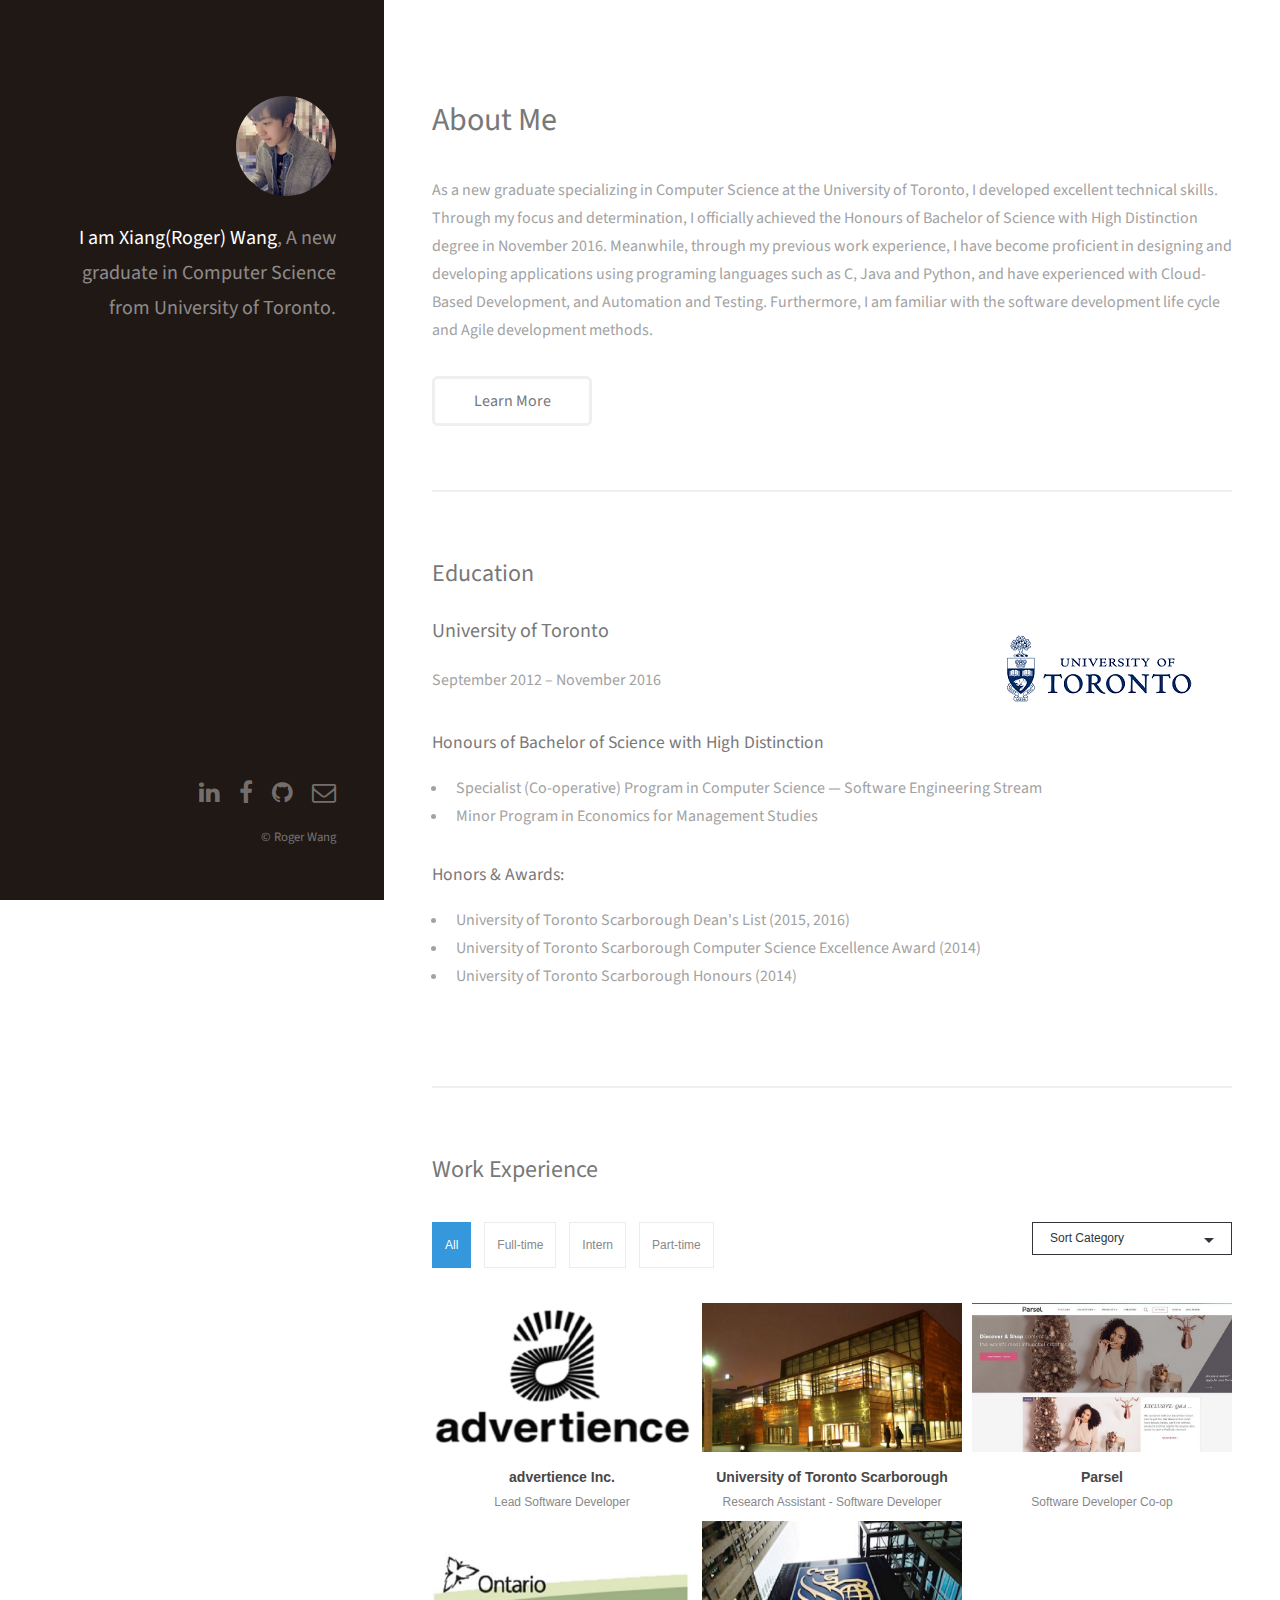
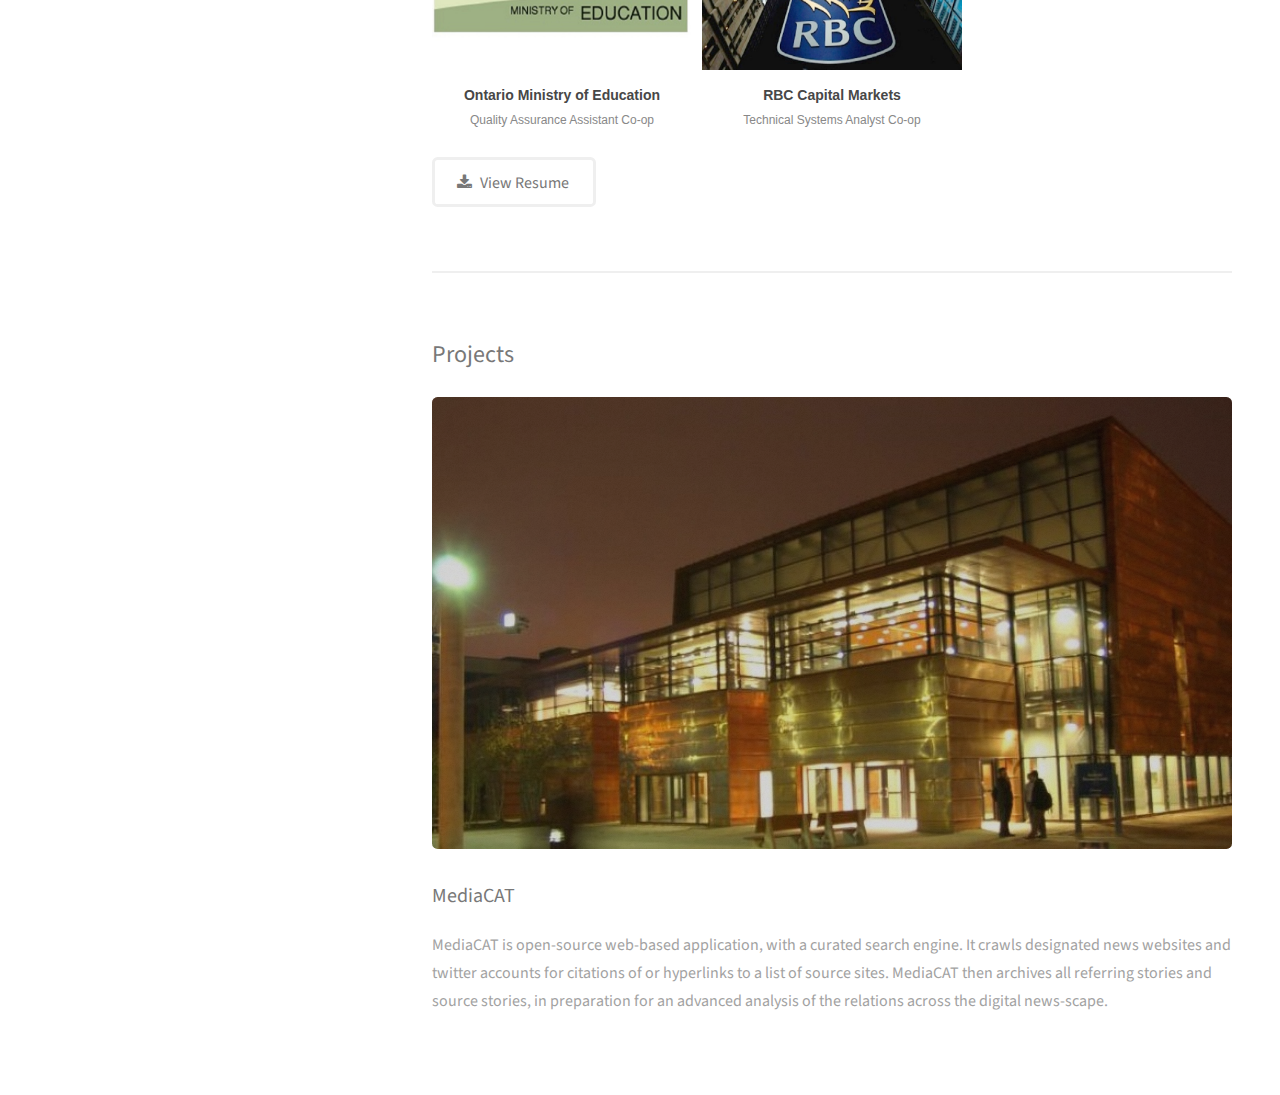
==== index.html @ 2593e45f "updated reference to ajax content" ====
<!DOCTYPE HTML>

<html>
	<head>
		<title>Roger Wang</title>
		<meta charset="utf-8" />
		<meta name="viewport" content="width=device-width, initial-scale=1" />
		<!--[if lte IE 8]><script src="assets/js/ie/html5shiv.js"></script><![endif]-->
		<link rel="stylesheet" href="assets/css/main.css" />
		<link href="cubeportfolio/css/cubeportfolio.css" rel="stylesheet" type="text/css" />
		<!--[if lte IE 8]><link rel="stylesheet" href="assets/css/ie8.css" /><![endif]-->
		<link href="cubeportfolio/css/portfolio.min.css" rel="stylesheet" type="text/css" />

	</head>
	<body id="top">


		<!-- Header -->

			<header id="header">

			    <div>
			        <video  autoplay loop muted >

			        <source src="videos/video.mp4" type="video/mp4">
			        </video>
			    </div>



				<div class="inner" >
					<div id= "inner">
						<a href="mariohtml5-master/main.html" data-poptrox="iframe,650x500" class="image avatar"><img src="images/avatar.jpg" alt="" title='Oh! You found it!'/>
						</a>
					</div>	

				
					<h1><strong>I am Xiang(Roger) Wang</strong>, <br />A new graduate <br /> in Computer Science <br />
					 from <a href="https://www.utoronto.ca/"> University of Toronto</a>.</h1>

				</div>

			</header>

		<!-- Main -->
			<div id="main">


				<!-- zero -->
					<section id="zero">
						<header class="major">
							<h2>About Me<br />
							</h2>
						</header>
						<p>As a new graduate specializing in Computer Science at the University of Toronto, I developed excellent technical skills. Through my focus and determination, I officially achieved the Honours of Bachelor of Science with High Distinction degree in November 2016. Meanwhile, through my previous work experience, I have become proficient in designing and developing applications using programing languages such as C, Java and Python, and have experienced with Cloud-Based Development, and Automation and Testing. Furthermore, I am familiar with the software development life cycle and Agile development methods.  </p>
						<ul class="actions">
							<li><a href="#one" class="button">Learn More</a></li>
						</ul>
					</section>

				<!-- one -->
					<section id="one">
						<h2>Education </h2>
						<div class="row">

							<div class="8u 12u$(small)">
								<h3>University of Toronto </h3> 
								<p>September 2012 – November 2016</p>
							</div>
							<div class="4u 12u$(small)">
								<a href="#" class="icon"><img src="images/u_of_t.png" alt="" /></a>
							</div>

						</div>
						<div class="row">
							<div class="12u 12u$(small)">
							<h4>Honours of Bachelor of Science with High Distinction</h4>
							<ul>
							  <li>Specialist (Co-operative) Program in Computer Science — Software Engineering Stream </li>
							  <li>Minor Program in Economics for Management Studies</li>

							</ul>
							</div>
						</div>

						<div class="row">
							<div class="10u 12u$(small)">
							<h4>Honors & Awards:</h4>
								<ul>
								  <li>University of Toronto Scarborough Dean's List (2015, 2016)</li>
								  <li>University of Toronto Scarborough Computer Science Excellence Award (2014)</li>
								  <li>University of Toronto Scarborough Honours (2014)</li>

								</ul>
							</div>
						</div>	



					</section>

				<!-- Two -->
					<section id="two">
						<h2>Work Experience</h2>
								<div class="portfolio-content portfolio-3">
                                            <div class="clearfix">
                                                <div id="js-filters-lightbox-gallery1" class="cbp-l-filters-dropdown cbp-l-filters-dropdown-floated">
                                                    <div class="cbp-l-filters-dropdownWrap border-grey-salsa">
                                                        <div class="cbp-l-filters-dropdownHeader uppercase">Sort Category</div>
                                                        <div class="cbp-l-filters-dropdownList">
                                                            <div data-filter="*" class="cbp-filter-item-active cbp-filter-item uppercase"> All (
                                                                <div class="cbp-filter-counter"></div> items) </div>
                                                            <div data-filter=".full-time" class="cbp-filter-item uppercase"> Full-time (
                                                                <div class="cbp-filter-counter"></div> items) </div>
                                                            <div data-filter=".intern" class="cbp-filter-item uppercase"> Intern (
                                                                <div class="cbp-filter-counter"></div> items) </div>
                                                            <div data-filter=".part-time" class="cbp-filter-item uppercase"> Part-time (
                                                                <div class="cbp-filter-counter"></div> items) </div>
                                                        </div>
                                                    </div>
                                                </div>
                                                <div id="js-filters-lightbox-gallery2" class="cbp-l-filters-button cbp-l-filters-left">
                                                    <div data-filter="*" class="cbp-filter-item-active cbp-filter-item btn blue btn-outline uppercase">All</div>
                                                    <div data-filter=".full-time" class="cbp-filter-item btn blue btn-outline uppercase">Full-time</div>
                                                    <div data-filter=".intern" class="cbp-filter-item btn blue btn-outline uppercase">Intern</div>
                                                    <div data-filter=".part-time" class="cbp-filter-item btn blue btn-outline uppercase">Part-time</div>
                                                </div>
                                            </div>
                                            <div id="js-grid-lightbox-gallery" class="cbp">
                                                 <div class="cbp-item full-time">
                                                    <a href="advertience.html" class="cbp-caption cbp-singlePageInline" data-title="Bolt UI<br>by Tiberiu Neamu" rel="nofollow">
                                                        <div class="cbp-caption-defaultWrap">
                                                            <img src="images/fulls/05.png" alt=""> </div>
                                                        <div class="cbp-caption-activeWrap">
                                                            <div class="cbp-l-caption-alignLeft">
                                                                <div class="cbp-l-caption-body">
                                                                    <div class="cbp-l-caption-title">Toronto, ON</div>
                                                                    <div class="cbp-l-caption-desc">January 2017 – June 2017</div>
                                                                </div>
                                                            </div>
                                                        </div>
                                                        <div class="cbp-l-grid-projects-title uppercase text-center uppercase text-center">advertience Inc. </div>
                                                        <div class="cbp-l-grid-projects-desc uppercase text-center uppercase text-center">Lead Software Developer </div>
                                                    </a>
                                                </div>
                                                <div class="cbp-item part-time">
                                                    <a href="utsc.html" class="cbp-caption cbp-singlePageInline" data-title="World Clock Widget<br>by Paul Flavius Nechita" rel="nofollow">
                                                        <div class="cbp-caption-defaultWrap">
                                                            <img src="images/fulls/01.jpg" alt=""> </div>
                                                        <div class="cbp-caption-activeWrap">
                                                            <div class="cbp-l-caption-alignLeft">
                                                                <div class="cbp-l-caption-body">
                                                                    <div class="cbp-l-caption-title">Toronto, ON</div>
                                                                    <div class="cbp-l-caption-desc">May 2015 – August 2016</div>
                                                                </div>
                                                            </div>
                                                        </div>
                                                        <div class="cbp-l-grid-projects-title uppercase text-center uppercase text-center">University of Toronto Scarborough </div>
                                                        <div class="cbp-l-grid-projects-desc uppercase text-center uppercase text-center">Research Assistant - Software Developer</div>
                                                    </a>
                                                </div>

                                                <div class="cbp-item intern">
                                                    <a href="parsel.html" class="cbp-caption cbp-singlePageInline" data-title="Bolt UI<br>by Tiberiu Neamu" rel="nofollow">
                                                        <div class="cbp-caption-defaultWrap">
                                                            <img src="images/fulls/02.jpg" alt=""> </div>
                                                        <div class="cbp-caption-activeWrap">
                                                            <div class="cbp-l-caption-alignLeft">
                                                                <div class="cbp-l-caption-body">
                                                                    <div class="cbp-l-caption-title">Toronto, ON</div>
                                                                    <div class="cbp-l-caption-desc">September 2015 – December 2015</div>
                                                                </div>
                                                            </div>
                                                        </div>
                                                        <div class="cbp-l-grid-projects-title uppercase text-center uppercase text-center">Parsel</div>
                                                        <div class="cbp-l-grid-projects-desc uppercase text-center uppercase text-center">Software Developer Co-op</div>                                                        
                                                    </a>
                                                </div>
                                                <div class="cbp-item intern">
                                                    <a href="ontario.html" class="cbp-caption cbp-singlePageInline" data-title="WhereTO App<br>by Tiberiu Neamu" rel="nofollow">
                                                        <div class="cbp-caption-defaultWrap">
                                                            <img src="images/fulls/03.jpg" alt=""> </div>
                                                        <div class="cbp-caption-activeWrap">
                                                            <div class="cbp-l-caption-alignLeft">
                                                                <div class="cbp-l-caption-body">
                                                                    <div class="cbp-l-caption-title">Toronto, ON</div>
                                                                    <div class="cbp-l-caption-desc">January 2015 – May 2015</div>
                                                                </div>
                                                            </div>
                                                        </div>
                                                        <div class="cbp-l-grid-projects-title uppercase text-center uppercase text-center">Ontario Ministry of Education</div>
                                                        <div class="cbp-l-grid-projects-desc uppercase text-center uppercase text-center">Quality Assurance Assistant Co-op</div>                                                        
                                                    </a>
                                                </div>
                           
           
                                                <div class="cbp-item intern">
                                                    <a href="rbc.html" class="cbp-caption cbp-singlePageInline" data-title="Holiday Selector<br>by Cosmin Capitanu" rel="nofollow">
                                                        <div class="cbp-caption-defaultWrap">
                                                            <img src="images/fulls/04.jpg" alt=""> </div>
                                                        <div class="cbp-caption-activeWrap">
                                                            <div class="cbp-l-caption-alignLeft">
                                                                <div class="cbp-l-caption-body">
                                                                    <div class="cbp-l-caption-title">Toronto, ON</div>
                                                                    <div class="cbp-l-caption-desc">January 2014 – May 2014 </div>
                                                                </div>
                                                            </div>
                                                        </div>
                                                        <div class="cbp-l-grid-projects-title uppercase text-center uppercase text-center">RBC Capital Markets</div>
                                                        <div class="cbp-l-grid-projects-desc uppercase text-center uppercase text-center">Technical Systems Analyst Co-op</div>                                                        
                                                    </a>
                                                </div>
                                            </div>

                                        </div>
                                        


                            </br>
							<ul class="actions">
								<li><a href="images/resume.pdf" class="button icon fa-download">View Resume</a></li>
							</ul>
					</section>


				<!-- Three -->
					<section id="three">

						<h2>Projects</h2>
						<div class="row">
							<article class="12u 12u$(xsmall)">
								<a href="https://github.com/UTMediaCAT/Voyage"  class="image fit thumb"><img src="images/thumbs/01.jpg" alt="" /></a>
								<h3>MediaCAT</h3>
								<p>MediaCAT is open-source web-based application, with a curated search engine. It crawls designated news websites and twitter accounts for citations of or hyperlinks to a list of source sites. MediaCAT then archives all referring stories and source stories, in preparation for an advanced analysis of the relations across the digital news-scape. </p>
							</article>

						</div>


					</section>

				<!-- Four -->
				<!--
					<section id="four">
						<h2>Elements</h2>

						<section>
							<h4>Text</h4>
							<p>This is <b>bold</b> and this is <strong>strong</strong>. This is <i>italic</i> and this is <em>emphasized</em>.
							This is <sup>superscript</sup> text and this is <sub>subscript</sub> text.
							This is <u>underlined</u> and this is code: <code>for (;;) { ... }</code>. Finally, <a href="#">this is a link</a>.</p>
							<hr />
							<header>
								<h4>Heading with a Subtitle</h4>
								<p>Lorem ipsum dolor sit amet nullam id egestas urna aliquam</p>
							</header>
							<p>Nunc lacinia ante nunc ac lobortis. Interdum adipiscing gravida odio porttitor sem non mi integer non faucibus ornare mi ut ante amet placerat aliquet. Volutpat eu sed ante lacinia sapien lorem accumsan varius montes viverra nibh in adipiscing blandit tempus accumsan.</p>
							<header>
								<h5>Heading with a Subtitle</h5>
								<p>Lorem ipsum dolor sit amet nullam id egestas urna aliquam</p>
							</header>
							<p>Nunc lacinia ante nunc ac lobortis. Interdum adipiscing gravida odio porttitor sem non mi integer non faucibus ornare mi ut ante amet placerat aliquet. Volutpat eu sed ante lacinia sapien lorem accumsan varius montes viverra nibh in adipiscing blandit tempus accumsan.</p>
							<hr />
							<h2>Heading Level 2</h2>
							<h3>Heading Level 3</h3>
							<h4>Heading Level 4</h4>
							<h5>Heading Level 5</h5>
							<h6>Heading Level 6</h6>
							<hr />
							<h5>Blockquote</h5>
							<blockquote>Fringilla nisl. Donec accumsan interdum nisi, quis tincidunt felis sagittis eget tempus euismod. Vestibulum ante ipsum primis in faucibus vestibulum. Blandit adipiscing eu felis iaculis volutpat ac adipiscing accumsan faucibus. Vestibulum ante ipsum primis in faucibus lorem ipsum dolor sit amet nullam adipiscing eu felis.</blockquote>
							<h5>Preformatted</h5>
							<pre><code>i = 0;

while (!deck.isInOrder()) {
print 'Iteration ' + i;
deck.shuffle();
i++;
}

print 'It took ' + i + ' iterations to sort the deck.';</code></pre>
						</section>

						<section>
							<h4>Lists</h4>
							<div class="row">
								<div class="6u 12u$(xsmall)">
									<h5>Unordered</h5>
									<ul>
										<li>Dolor pulvinar etiam magna etiam.</li>
										<li>Sagittis adipiscing lorem eleifend.</li>
										<li>Felis enim feugiat dolore viverra.</li>
									</ul>
									<h5>Alternate</h5>
									<ul class="alt">
										<li>Dolor pulvinar etiam magna etiam.</li>
										<li>Sagittis adipiscing lorem eleifend.</li>
										<li>Felis enim feugiat dolore viverra.</li>
									</ul>
								</div>
								<div class="6u$ 12u$(xsmall)">
									<h5>Ordered</h5>
									<ol>
										<li>Dolor pulvinar etiam magna etiam.</li>
										<li>Etiam vel felis at lorem sed viverra.</li>
										<li>Felis enim feugiat dolore viverra.</li>
										<li>Dolor pulvinar etiam magna etiam.</li>
										<li>Etiam vel felis at lorem sed viverra.</li>
										<li>Felis enim feugiat dolore viverra.</li>
									</ol>
									<h5>Icons</h5>
									<ul class="icons">
										<li><a href="#" class="icon fa-twitter"><span class="label">Twitter</span></a></li>
										<li><a href="#" class="icon fa-facebook"><span class="label">Facebook</span></a></li>
										<li><a href="#" class="icon fa-instagram"><span class="label">Instagram</span></a></li>
										<li><a href="#" class="icon fa-github"><span class="label">Github</span></a></li>
										<li><a href="#" class="icon fa-dribbble"><span class="label">Dribbble</span></a></li>
										<li><a href="#" class="icon fa-tumblr"><span class="label">Tumblr</span></a></li>
									</ul>
								</div>
							</div>
							<h5>Actions</h5>
							<ul class="actions">
								<li><a href="#" class="button special">Default</a></li>
								<li><a href="#" class="button">Default</a></li>
							</ul>
							<ul class="actions small">
								<li><a href="#" class="button special small">Small</a></li>
								<li><a href="#" class="button small">Small</a></li>
							</ul>
							<div class="row">
								<div class="6u 12u$(small)">
									<ul class="actions vertical">
										<li><a href="#" class="button special">Default</a></li>
										<li><a href="#" class="button">Default</a></li>
									</ul>
								</div>
								<div class="6u$ 12u$(small)">
									<ul class="actions vertical small">
										<li><a href="#" class="button special small">Small</a></li>
										<li><a href="#" class="button small">Small</a></li>
									</ul>
								</div>
								<div class="6u 12u$(small)">
									<ul class="actions vertical">
										<li><a href="#" class="button special fit">Default</a></li>
										<li><a href="#" class="button fit">Default</a></li>
									</ul>
								</div>
								<div class="6u$ 12u$(small)">
									<ul class="actions vertical small">
										<li><a href="#" class="button special small fit">Small</a></li>
										<li><a href="#" class="button small fit">Small</a></li>
									</ul>
								</div>
							</div>
						</section>

						<section>
							<h4>Table</h4>
							<h5>Default</h5>
							<div class="table-wrapper">
								<table>
									<thead>
										<tr>
											<th>Name</th>
											<th>Description</th>
											<th>Price</th>
										</tr>
									</thead>
									<tbody>
										<tr>
											<td>Item One</td>
											<td>Ante turpis integer aliquet porttitor.</td>
											<td>29.99</td>
										</tr>
										<tr>
											<td>Item Two</td>
											<td>Vis ac commodo adipiscing arcu aliquet.</td>
											<td>19.99</td>
										</tr>
										<tr>
											<td>Item Three</td>
											<td> Morbi faucibus arcu accumsan lorem.</td>
											<td>29.99</td>
										</tr>
										<tr>
											<td>Item Four</td>
											<td>Vitae integer tempus condimentum.</td>
											<td>19.99</td>
										</tr>
										<tr>
											<td>Item Five</td>
											<td>Ante turpis integer aliquet porttitor.</td>
											<td>29.99</td>
										</tr>
									</tbody>
									<tfoot>
										<tr>
											<td colspan="2"></td>
											<td>100.00</td>
										</tr>
									</tfoot>
								</table>
							</div>

							<h5>Alternate</h5>
							<div class="table-wrapper">
								<table class="alt">
									<thead>
										<tr>
											<th>Name</th>
											<th>Description</th>
											<th>Price</th>
										</tr>
									</thead>
									<tbody>
										<tr>
											<td>Item One</td>
											<td>Ante turpis integer aliquet porttitor.</td>
											<td>29.99</td>
										</tr>
										<tr>
											<td>Item Two</td>
											<td>Vis ac commodo adipiscing arcu aliquet.</td>
											<td>19.99</td>
										</tr>
										<tr>
											<td>Item Three</td>
											<td> Morbi faucibus arcu accumsan lorem.</td>
											<td>29.99</td>
										</tr>
										<tr>
											<td>Item Four</td>
											<td>Vitae integer tempus condimentum.</td>
											<td>19.99</td>
										</tr>
										<tr>
											<td>Item Five</td>
											<td>Ante turpis integer aliquet porttitor.</td>
											<td>29.99</td>
										</tr>
									</tbody>
									<tfoot>
										<tr>
											<td colspan="2"></td>
											<td>100.00</td>
										</tr>
									</tfoot>
								</table>
							</div>
						</section>

						<section>
							<h4>Buttons</h4>
							<ul class="actions">
								<li><a href="#" class="button special">Special</a></li>
								<li><a href="#" class="button">Default</a></li>
							</ul>
							<ul class="actions">
								<li><a href="#" class="button big">Big</a></li>
								<li><a href="#" class="button">Default</a></li>
								<li><a href="#" class="button small">Small</a></li>
							</ul>
							<ul class="actions fit">
								<li><a href="#" class="button special fit">Fit</a></li>
								<li><a href="#" class="button fit">Fit</a></li>
							</ul>
							<ul class="actions fit small">
								<li><a href="#" class="button special fit small">Fit + Small</a></li>
								<li><a href="#" class="button fit small">Fit + Small</a></li>
							</ul>
							<ul class="actions">
								<li><a href="#" class="button special icon fa-download">Icon</a></li>
								<li><a href="#" class="button icon fa-download">Icon</a></li>
							</ul>
							<ul class="actions">
								<li><span class="button special disabled">Special</span></li>
								<li><span class="button disabled">Default</span></li>
							</ul>
						</section>

						<section>
							<h4>Form</h4>
							<form method="post" action="#">
								<div class="row uniform 50%">
									<div class="6u 12u$(xsmall)">
										<input type="text" name="demo-name" id="demo-name" value="" placeholder="Name" />
									</div>
									<div class="6u$ 12u$(xsmall)">
										<input type="email" name="demo-email" id="demo-email" value="" placeholder="Email" />
									</div>
									<div class="12u$">
										<div class="select-wrapper">
											<select name="demo-category" id="demo-category">
												<option value="">- Category -</option>
												<option value="1">Manufacturing</option>
												<option value="1">Shipping</option>
												<option value="1">Administration</option>
												<option value="1">Human Resources</option>
											</select>
										</div>
									</div>
									<div class="4u 12u$(small)">
										<input type="radio" id="demo-priority-low" name="demo-priority" checked>
										<label for="demo-priority-low">Low Priority</label>
									</div>
									<div class="4u 12u$(small)">
										<input type="radio" id="demo-priority-normal" name="demo-priority">
										<label for="demo-priority-normal">Normal Priority</label>
									</div>
									<div class="4u$ 12u(small)">
										<input type="radio" id="demo-priority-high" name="demo-priority">
										<label for="demo-priority-high">High Priority</label>
									</div>
									<div class="6u 12u$(small)">
										<input type="checkbox" id="demo-copy" name="demo-copy">
										<label for="demo-copy">Email me a copy of this message</label>
									</div>
									<div class="6u$ 12u$(small)">
										<input type="checkbox" id="demo-human" name="demo-human" checked>
										<label for="demo-human">I am a human and not a robot</label>
									</div>
									<div class="12u$">
										<textarea name="demo-message" id="demo-message" placeholder="Enter your message" rows="6"></textarea>
									</div>
									<div class="12u$">
										<ul class="actions">
											<li><input type="submit" value="Send Message" class="special" /></li>
											<li><input type="reset" value="Reset" /></li>
										</ul>
									</div>
								</div>
							</form>
						</section>

						<section>
							<h4>Image</h4>
							<h5>Fit</h5>
							<div class="box alt">
								<div class="row 50% uniform">
									<div class="12u$"><span class="image fit"><img src="images/fulls/05.jpg" alt="" /></span></div>
									<div class="4u"><span class="image fit"><img src="images/thumbs/01.jpg" alt="" /></span></div>
									<div class="4u"><span class="image fit"><img src="images/thumbs/02.jpg" alt="" /></span></div>
									<div class="4u$"><span class="image fit"><img src="images/thumbs/03.jpg" alt="" /></span></div>
									<div class="4u"><span class="image fit"><img src="images/thumbs/04.jpg" alt="" /></span></div>
									<div class="4u"><span class="image fit"><img src="images/thumbs/05.jpg" alt="" /></span></div>
									<div class="4u$"><span class="image fit"><img src="images/thumbs/06.jpg" alt="" /></span></div>
									<div class="4u"><span class="image fit"><img src="images/thumbs/03.jpg" alt="" /></span></div>
									<div class="4u"><span class="image fit"><img src="images/thumbs/02.jpg" alt="" /></span></div>
									<div class="4u$"><span class="image fit"><img src="images/thumbs/01.jpg" alt="" /></span></div>
								</div>
							</div>
							<h5>Left &amp; Right</h5>
							<p><span class="image left"><img src="images/avatar.jpg" alt="" /></span>Fringilla nisl. Donec accumsan interdum nisi, quis tincidunt felis sagittis eget. tempus euismod. Vestibulum ante ipsum primis in faucibus vestibulum. Blandit adipiscing eu felis iaculis volutpat ac adipiscing accumsan eu faucibus. Integer ac pellentesque praesent tincidunt felis sagittis eget. tempus euismod. Vestibulum ante ipsum primis in faucibus vestibulum. Blandit adipiscing eu felis iaculis volutpat ac adipiscing accumsan eu faucibus. Integer ac pellentesque praesent. Donec accumsan interdum nisi, quis tincidunt felis sagittis eget. tempus euismod. Vestibulum ante ipsum primis in faucibus vestibulum. Blandit adipiscing eu felis iaculis volutpat ac adipiscing accumsan eu faucibus. Integer ac pellentesque praesent tincidunt felis sagittis eget. tempus euismod. Vestibulum ante ipsum primis in faucibus vestibulum. Blandit adipiscing eu felis iaculis volutpat ac adipiscing accumsan eu faucibus. Integer ac pellentesque praesent.</p>
							<p><span class="image right"><img src="images/avatar.jpg" alt="" /></span>Fringilla nisl. Donec accumsan interdum nisi, quis tincidunt felis sagittis eget. tempus euismod. Vestibulum ante ipsum primis in faucibus vestibulum. Blandit adipiscing eu felis iaculis volutpat ac adipiscing accumsan eu faucibus. Integer ac pellentesque praesent tincidunt felis sagittis eget. tempus euismod. Vestibulum ante ipsum primis in faucibus vestibulum. Blandit adipiscing eu felis iaculis volutpat ac adipiscing accumsan eu faucibus. Integer ac pellentesque praesent. Donec accumsan interdum nisi, quis tincidunt felis sagittis eget. tempus euismod. Vestibulum ante ipsum primis in faucibus vestibulum. Blandit adipiscing eu felis iaculis volutpat ac adipiscing accumsan eu faucibus. Integer ac pellentesque praesent tincidunt felis sagittis eget. tempus euismod. Vestibulum ante ipsum primis in faucibus vestibulum. Blandit adipiscing eu felis iaculis volutpat ac adipiscing accumsan eu faucibus. Integer ac pellentesque praesent.</p>
						</section>

					</section>
				-->


			</div>

		<!-- Footer -->
			<footer id="footer">
				<div class="inner">
					<ul class="icons">
						<li><a href="https://www.linkedin.com/in/xiangw" class="icon fa-linkedin"><span class="label">Twitter</span></a></li>
						<li><a href="https://www.facebook.com/profile.php?id=100004271048496" class="icon fa-facebook"><span class="label">Github</span></a></li>
						<li><a href="https://github.com/wangx173" class="icon fa-github"><span class="label">Dribbble</span></a></li>
						<li><a href="mailto:rogerxiang.wang@gmail.com" class="icon fa-envelope-o"><span class="label">Email</span></a></li>
					</ul>
					<ul class="copyright">
						<li>&copy; Roger Wang</li>
					</ul>
				</div>
			</footer>

		<!-- Scripts -->
			<script src="assets/js/jquery.min.js"></script>
			<script src="assets/js/jquery.poptrox.min.js"></script>
			<script src="assets/js/skel.min.js"></script>
			<script src="assets/js/util.js"></script>
			<!--[if lte IE 8]><script src="assets/js/ie/respond.min.js"></script><![endif]-->
			<script src="assets/js/main.js"></script>
			<script src="cubeportfolio/js/jquery.cubeportfolio.min.js" type="text/javascript"></script>
			<script src="cubeportfolio/js/portfolio-3.min.js" type="text/javascript"></script>

	</body>
</html>
---- assets/css/main.css ----
@import url("font-awesome.min.css");
@import url("https://fonts.googleapis.com/css?family=Source+Sans+Pro:400,400italic");

/*
	Strata by HTML5 UP
	html5up.net | @ajlkn
	Free for personal and commercial use under the CCA 3.0 license (html5up.net/license)
*/

/* Reset */

	html, body, div, span, applet, object, iframe, h1, h2, h3, h4, h5, h6, p, blockquote, pre, a, abbr, acronym, address, big, cite, code, del, dfn, em, img, ins, kbd, q, s, samp, small, strike, strong, sub, sup, tt, var, b, u, i, center, dl, dt, dd, ol, ul, li, fieldset, form, label, legend, table, caption, tbody, tfoot, thead, tr, th, td, article, aside, canvas, details, embed, figure, figcaption, footer, header, hgroup, menu, nav, output, ruby, section, summary, time, mark, audio, video {
		margin: 0;
		padding: 0;
		border: 0;
		font-size: 100%;
		font: inherit;
		vertical-align: baseline;
	}

	article, aside, details, figcaption, figure, footer, header, hgroup, menu, nav, section {
		display: block;
	}

	body {
		line-height: 1;
	}

	ol, ul {
		list-style: none;
	}

	blockquote, q {
		quotes: none;
	}

	blockquote:before, blockquote:after, q:before, q:after {
		content: '';
		content: none;
	}

	table {
		border-collapse: collapse;
		border-spacing: 0;
	}

	body {
		-webkit-text-size-adjust: none;
	}

/* Box Model */

	*, *:before, *:after {
		-moz-box-sizing: border-box;
		-webkit-box-sizing: border-box;
		box-sizing: border-box;
	}

/* Containers */

	.container {
		margin-left: auto;
		margin-right: auto;
	}

	.container.\31 25\25 {
		width: 100%;
		max-width: 1200px;
		min-width: 960px;
	}

	.container.\37 5\25 {
		width: 720px;
	}

	.container.\35 0\25 {
		width: 480px;
	}

	.container.\32 5\25 {
		width: 240px;
	}

	.container {
		width: 960px;
	}

	@media screen and (max-width: 1800px) {

		.container.\31 25\25 {
			width: 100%;
			max-width: 1200px;
			min-width: 960px;
		}

		.container.\37 5\25 {
			width: 720px;
		}

		.container.\35 0\25 {
			width: 480px;
		}

		.container.\32 5\25 {
			width: 240px;
		}

		.container {
			width: 960px;
		}

	}

	@media screen and (max-width: 1280px) {

		.container.\31 25\25 {
			width: 100%;
			max-width: 1200px;
			min-width: 960px;
		}

		.container.\37 5\25 {
			width: 720px;
		}

		.container.\35 0\25 {
			width: 480px;
		}

		.container.\32 5\25 {
			width: 240px;
		}

		.container {
			width: 960px;
		}

	}

	@media screen and (max-width: 980px) {

		.container.\31 25\25 {
			width: 100%;
			max-width: 1200px;
			min-width: 960px;
		}

		.container.\37 5\25 {
			width: 720px;
		}

		.container.\35 0\25 {
			width: 480px;
		}

		.container.\32 5\25 {
			width: 240px;
		}

		.container {
			width: 960px;
		}

	}

	@media screen and (max-width: 736px) {

		.container.\31 25\25 {
			width: 100%;
			max-width: 1200px;
			min-width: 960px;
		}

		.container.\37 5\25 {
			width: 720px;
		}

		.container.\35 0\25 {
			width: 480px;
		}

		.container.\32 5\25 {
			width: 240px;
		}

		.container {
			width: 960px;
		}

	}

	@media screen and (max-width: 480px) {

		.container.\31 25\25 {
			width: 100%;
			max-width: 1200px;
			min-width: 960px;
		}

		.container.\37 5\25 {
			width: 720px;
		}

		.container.\35 0\25 {
			width: 480px;
		}

		.container.\32 5\25 {
			width: 240px;
		}

		.container {
			width: 960px;
		}

	}

/* Grid */

	.row {
		border-bottom: solid 1px transparent;
		-moz-box-sizing: border-box;
		-webkit-box-sizing: border-box;
		box-sizing: border-box;
	}

	.row > * {
		float: left;
		-moz-box-sizing: border-box;
		-webkit-box-sizing: border-box;
		box-sizing: border-box;
	}

	.row:after, .row:before {
		content: '';
		display: block;
		clear: both;
		height: 0;
	}

	.row.uniform > * > :first-child {
		margin-top: 0;
	}

	.row.uniform > * > :last-child {
		margin-bottom: 0;
	}

	.row.\30 \25 > * {
		padding: 0 0 0 0em;
	}

	.row.\30 \25 {
		margin: 0 0 -1px 0em;
	}

	.row.uniform.\30 \25 > * {
		padding: 0em 0 0 0em;
	}

	.row.uniform.\30 \25 {
		margin: 0em 0 -1px 0em;
	}

	.row > * {
		padding: 0 0 0 2.5em;
	}

	.row {
		margin: 0 0 -1px -2.5em;
	}

	.row.uniform > * {
		padding: 2.5em 0 0 2.5em;
	}

	.row.uniform {
		margin: -2.5em 0 -1px -2.5em;
	}

	.row.\32 00\25 > * {
		padding: 0 0 0 5em;
	}

	.row.\32 00\25 {
		margin: 0 0 -1px -5em;
	}

	.row.uniform.\32 00\25 > * {
		padding: 5em 0 0 5em;
	}

	.row.uniform.\32 00\25 {
		margin: -5em 0 -1px -5em;
	}

	.row.\31 50\25 > * {
		padding: 0 0 0 3.75em;
	}

	.row.\31 50\25 {
		margin: 0 0 -1px -3.75em;
	}

	.row.uniform.\31 50\25 > * {
		padding: 3.75em 0 0 3.75em;
	}

	.row.uniform.\31 50\25 {
		margin: -3.75em 0 -1px -3.75em;
	}

	.row.\35 0\25 > * {
		padding: 0 0 0 1.25em;
	}

	.row.\35 0\25 {
		margin: 0 0 -1px -1.25em;
	}

	.row.uniform.\35 0\25 > * {
		padding: 1.25em 0 0 1.25em;
	}

	.row.uniform.\35 0\25 {
		margin: -1.25em 0 -1px -1.25em;
	}

	.row.\32 5\25 > * {
		padding: 0 0 0 0.625em;
	}

	.row.\32 5\25 {
		margin: 0 0 -1px -0.625em;
	}

	.row.uniform.\32 5\25 > * {
		padding: 0.625em 0 0 0.625em;
	}

	.row.uniform.\32 5\25 {
		margin: -0.625em 0 -1px -0.625em;
	}

	.\31 2u, .\31 2u\24 {
		width: 100%;
		clear: none;
		margin-left: 0;
	}

	.\31 1u, .\31 1u\24 {
		width: 91.6666666667%;
		clear: none;
		margin-left: 0;
	}

	.\31 0u, .\31 0u\24 {
		width: 83.3333333333%;
		clear: none;
		margin-left: 0;
	}

	.\39 u, .\39 u\24 {
		width: 75%;
		clear: none;
		margin-left: 0;
	}

	.\38 u, .\38 u\24 {
		width: 66.6666666667%;
		clear: none;
		margin-left: 0;
	}

	.\37 u, .\37 u\24 {
		width: 58.3333333333%;
		clear: none;
		margin-left: 0;
	}

	.\36 u, .\36 u\24 {
		width: 50%;
		clear: none;
		margin-left: 0;
	}

	.\35 u, .\35 u\24 {
		width: 41.6666666667%;
		clear: none;
		margin-left: 0;
	}

	.\34 u, .\34 u\24 {
		width: 33.3333333333%;
		clear: none;
		margin-left: 0;
	}

	.\33 u, .\33 u\24 {
		width: 25%;
		clear: none;
		margin-left: 0;
	}

	.\32 u, .\32 u\24 {
		width: 16.6666666667%;
		clear: none;
		margin-left: 0;
	}

	.\31 u, .\31 u\24 {
		width: 8.3333333333%;
		clear: none;
		margin-left: 0;
	}

	.\31 2u\24 + *,
	.\31 1u\24 + *,
	.\31 0u\24 + *,
	.\39 u\24 + *,
	.\38 u\24 + *,
	.\37 u\24 + *,
	.\36 u\24 + *,
	.\35 u\24 + *,
	.\34 u\24 + *,
	.\33 u\24 + *,
	.\32 u\24 + *,
	.\31 u\24 + * {
		clear: left;
	}

	.\-11u {
		margin-left: 91.66667%;
	}

	.\-10u {
		margin-left: 83.33333%;
	}

	.\-9u {
		margin-left: 75%;
	}

	.\-8u {
		margin-left: 66.66667%;
	}

	.\-7u {
		margin-left: 58.33333%;
	}

	.\-6u {
		margin-left: 50%;
	}

	.\-5u {
		margin-left: 41.66667%;
	}

	.\-4u {
		margin-left: 33.33333%;
	}

	.\-3u {
		margin-left: 25%;
	}

	.\-2u {
		margin-left: 16.66667%;
	}

	.\-1u {
		margin-left: 8.33333%;
	}

	@media screen and (max-width: 1800px) {

		.row > * {
			padding: 0 0 0 2.5em;
		}

		.row {
			margin: 0 0 -1px -2.5em;
		}

		.row.uniform > * {
			padding: 2.5em 0 0 2.5em;
		}

		.row.uniform {
			margin: -2.5em 0 -1px -2.5em;
		}

		.row.\32 00\25 > * {
			padding: 0 0 0 5em;
		}

		.row.\32 00\25 {
			margin: 0 0 -1px -5em;
		}

		.row.uniform.\32 00\25 > * {
			padding: 5em 0 0 5em;
		}

		.row.uniform.\32 00\25 {
			margin: -5em 0 -1px -5em;
		}

		.row.\31 50\25 > * {
			padding: 0 0 0 3.75em;
		}

		.row.\31 50\25 {
			margin: 0 0 -1px -3.75em;
		}

		.row.uniform.\31 50\25 > * {
			padding: 3.75em 0 0 3.75em;
		}

		.row.uniform.\31 50\25 {
			margin: -3.75em 0 -1px -3.75em;
		}

		.row.\35 0\25 > * {
			padding: 0 0 0 1.25em;
		}

		.row.\35 0\25 {
			margin: 0 0 -1px -1.25em;
		}

		.row.uniform.\35 0\25 > * {
			padding: 1.25em 0 0 1.25em;
		}

		.row.uniform.\35 0\25 {
			margin: -1.25em 0 -1px -1.25em;
		}

		.row.\32 5\25 > * {
			padding: 0 0 0 0.625em;
		}

		.row.\32 5\25 {
			margin: 0 0 -1px -0.625em;
		}

		.row.uniform.\32 5\25 > * {
			padding: 0.625em 0 0 0.625em;
		}

		.row.uniform.\32 5\25 {
			margin: -0.625em 0 -1px -0.625em;
		}

		.\31 2u\28xlarge\29, .\31 2u\24\28xlarge\29 {
			width: 100%;
			clear: none;
			margin-left: 0;
		}

		.\31 1u\28xlarge\29, .\31 1u\24\28xlarge\29 {
			width: 91.6666666667%;
			clear: none;
			margin-left: 0;
		}

		.\31 0u\28xlarge\29, .\31 0u\24\28xlarge\29 {
			width: 83.3333333333%;
			clear: none;
			margin-left: 0;
		}

		.\39 u\28xlarge\29, .\39 u\24\28xlarge\29 {
			width: 75%;
			clear: none;
			margin-left: 0;
		}

		.\38 u\28xlarge\29, .\38 u\24\28xlarge\29 {
			width: 66.6666666667%;
			clear: none;
			margin-left: 0;
		}

		.\37 u\28xlarge\29, .\37 u\24\28xlarge\29 {
			width: 58.3333333333%;
			clear: none;
			margin-left: 0;
		}

		.\36 u\28xlarge\29, .\36 u\24\28xlarge\29 {
			width: 50%;
			clear: none;
			margin-left: 0;
		}

		.\35 u\28xlarge\29, .\35 u\24\28xlarge\29 {
			width: 41.6666666667%;
			clear: none;
			margin-left: 0;
		}

		.\34 u\28xlarge\29, .\34 u\24\28xlarge\29 {
			width: 33.3333333333%;
			clear: none;
			margin-left: 0;
		}

		.\33 u\28xlarge\29, .\33 u\24\28xlarge\29 {
			width: 25%;
			clear: none;
			margin-left: 0;
		}

		.\32 u\28xlarge\29, .\32 u\24\28xlarge\29 {
			width: 16.6666666667%;
			clear: none;
			margin-left: 0;
		}

		.\31 u\28xlarge\29, .\31 u\24\28xlarge\29 {
			width: 8.3333333333%;
			clear: none;
			margin-left: 0;
		}

		.\31 2u\24\28xlarge\29 + *,
		.\31 1u\24\28xlarge\29 + *,
		.\31 0u\24\28xlarge\29 + *,
		.\39 u\24\28xlarge\29 + *,
		.\38 u\24\28xlarge\29 + *,
		.\37 u\24\28xlarge\29 + *,
		.\36 u\24\28xlarge\29 + *,
		.\35 u\24\28xlarge\29 + *,
		.\34 u\24\28xlarge\29 + *,
		.\33 u\24\28xlarge\29 + *,
		.\32 u\24\28xlarge\29 + *,
		.\31 u\24\28xlarge\29 + * {
			clear: left;
		}

		.\-11u\28xlarge\29 {
			margin-left: 91.66667%;
		}

		.\-10u\28xlarge\29 {
			margin-left: 83.33333%;
		}

		.\-9u\28xlarge\29 {
			margin-left: 75%;
		}

		.\-8u\28xlarge\29 {
			margin-left: 66.66667%;
		}

		.\-7u\28xlarge\29 {
			margin-left: 58.33333%;
		}

		.\-6u\28xlarge\29 {
			margin-left: 50%;
		}

		.\-5u\28xlarge\29 {
			margin-left: 41.66667%;
		}

		.\-4u\28xlarge\29 {
			margin-left: 33.33333%;
		}

		.\-3u\28xlarge\29 {
			margin-left: 25%;
		}

		.\-2u\28xlarge\29 {
			margin-left: 16.66667%;
		}

		.\-1u\28xlarge\29 {
			margin-left: 8.33333%;
		}

	}

	@media screen and (max-width: 1280px) {

		.row > * {
			padding: 0 0 0 2em;
		}

		.row {
			margin: 0 0 -1px -2em;
		}

		.row.uniform > * {
			padding: 2em 0 0 2em;
		}

		.row.uniform {
			margin: -2em 0 -1px -2em;
		}

		.row.\32 00\25 > * {
			padding: 0 0 0 4em;
		}

		.row.\32 00\25 {
			margin: 0 0 -1px -4em;
		}

		.row.uniform.\32 00\25 > * {
			padding: 4em 0 0 4em;
		}

		.row.uniform.\32 00\25 {
			margin: -4em 0 -1px -4em;
		}

		.row.\31 50\25 > * {
			padding: 0 0 0 3em;
		}

		.row.\31 50\25 {
			margin: 0 0 -1px -3em;
		}

		.row.uniform.\31 50\25 > * {
			padding: 3em 0 0 3em;
		}

		.row.uniform.\31 50\25 {
			margin: -3em 0 -1px -3em;
		}

		.row.\35 0\25 > * {
			padding: 0 0 0 1em;
		}

		.row.\35 0\25 {
			margin: 0 0 -1px -1em;
		}

		.row.uniform.\35 0\25 > * {
			padding: 1em 0 0 1em;
		}

		.row.uniform.\35 0\25 {
			margin: -1em 0 -1px -1em;
		}

		.row.\32 5\25 > * {
			padding: 0 0 0 0.5em;
		}

		.row.\32 5\25 {
			margin: 0 0 -1px -0.5em;
		}

		.row.uniform.\32 5\25 > * {
			padding: 0.5em 0 0 0.5em;
		}

		.row.uniform.\32 5\25 {
			margin: -0.5em 0 -1px -0.5em;
		}

		.\31 2u\28large\29, .\31 2u\24\28large\29 {
			width: 100%;
			clear: none;
			margin-left: 0;
		}

		.\31 1u\28large\29, .\31 1u\24\28large\29 {
			width: 91.6666666667%;
			clear: none;
			margin-left: 0;
		}

		.\31 0u\28large\29, .\31 0u\24\28large\29 {
			width: 83.3333333333%;
			clear: none;
			margin-left: 0;
		}

		.\39 u\28large\29, .\39 u\24\28large\29 {
			width: 75%;
			clear: none;
			margin-left: 0;
		}

		.\38 u\28large\29, .\38 u\24\28large\29 {
			width: 66.6666666667%;
			clear: none;
			margin-left: 0;
		}

		.\37 u\28large\29, .\37 u\24\28large\29 {
			width: 58.3333333333%;
			clear: none;
			margin-left: 0;
		}

		.\36 u\28large\29, .\36 u\24\28large\29 {
			width: 50%;
			clear: none;
			margin-left: 0;
		}

		.\35 u\28large\29, .\35 u\24\28large\29 {
			width: 41.6666666667%;
			clear: none;
			margin-left: 0;
		}

		.\34 u\28large\29, .\34 u\24\28large\29 {
			width: 33.3333333333%;
			clear: none;
			margin-left: 0;
		}

		.\33 u\28large\29, .\33 u\24\28large\29 {
			width: 25%;
			clear: none;
			margin-left: 0;
		}

		.\32 u\28large\29, .\32 u\24\28large\29 {
			width: 16.6666666667%;
			clear: none;
			margin-left: 0;
		}

		.\31 u\28large\29, .\31 u\24\28large\29 {
			width: 8.3333333333%;
			clear: none;
			margin-left: 0;
		}

		.\31 2u\24\28large\29 + *,
		.\31 1u\24\28large\29 + *,
		.\31 0u\24\28large\29 + *,
		.\39 u\24\28large\29 + *,
		.\38 u\24\28large\29 + *,
		.\37 u\24\28large\29 + *,
		.\36 u\24\28large\29 + *,
		.\35 u\24\28large\29 + *,
		.\34 u\24\28large\29 + *,
		.\33 u\24\28large\29 + *,
		.\32 u\24\28large\29 + *,
		.\31 u\24\28large\29 + * {
			clear: left;
		}

		.\-11u\28large\29 {
			margin-left: 91.66667%;
		}

		.\-10u\28large\29 {
			margin-left: 83.33333%;
		}

		.\-9u\28large\29 {
			margin-left: 75%;
		}

		.\-8u\28large\29 {
			margin-left: 66.66667%;
		}

		.\-7u\28large\29 {
			margin-left: 58.33333%;
		}

		.\-6u\28large\29 {
			margin-left: 50%;
		}

		.\-5u\28large\29 {
			margin-left: 41.66667%;
		}

		.\-4u\28large\29 {
			margin-left: 33.33333%;
		}

		.\-3u\28large\29 {
			margin-left: 25%;
		}

		.\-2u\28large\29 {
			margin-left: 16.66667%;
		}

		.\-1u\28large\29 {
			margin-left: 8.33333%;
		}

	}

	@media screen and (max-width: 980px) {

		.row > * {
			padding: 0 0 0 2em;
		}

		.row {
			margin: 0 0 -1px -2em;
		}

		.row.uniform > * {
			padding: 2em 0 0 2em;
		}

		.row.uniform {
			margin: -2em 0 -1px -2em;
		}

		.row.\32 00\25 > * {
			padding: 0 0 0 4em;
		}

		.row.\32 00\25 {
			margin: 0 0 -1px -4em;
		}

		.row.uniform.\32 00\25 > * {
			padding: 4em 0 0 4em;
		}

		.row.uniform.\32 00\25 {
			margin: -4em 0 -1px -4em;
		}

		.row.\31 50\25 > * {
			padding: 0 0 0 3em;
		}

		.row.\31 50\25 {
			margin: 0 0 -1px -3em;
		}

		.row.uniform.\31 50\25 > * {
			padding: 3em 0 0 3em;
		}

		.row.uniform.\31 50\25 {
			margin: -3em 0 -1px -3em;
		}

		.row.\35 0\25 > * {
			padding: 0 0 0 1em;
		}

		.row.\35 0\25 {
			margin: 0 0 -1px -1em;
		}

		.row.uniform.\35 0\25 > * {
			padding: 1em 0 0 1em;
		}

		.row.uniform.\35 0\25 {
			margin: -1em 0 -1px -1em;
		}

		.row.\32 5\25 > * {
			padding: 0 0 0 0.5em;
		}

		.row.\32 5\25 {
			margin: 0 0 -1px -0.5em;
		}

		.row.uniform.\32 5\25 > * {
			padding: 0.5em 0 0 0.5em;
		}

		.row.uniform.\32 5\25 {
			margin: -0.5em 0 -1px -0.5em;
		}

		.\31 2u\28medium\29, .\31 2u\24\28medium\29 {
			width: 100%;
			clear: none;
			margin-left: 0;
		}

		.\31 1u\28medium\29, .\31 1u\24\28medium\29 {
			width: 91.6666666667%;
			clear: none;
			margin-left: 0;
		}

		.\31 0u\28medium\29, .\31 0u\24\28medium\29 {
			width: 83.3333333333%;
			clear: none;
			margin-left: 0;
		}

		.\39 u\28medium\29, .\39 u\24\28medium\29 {
			width: 75%;
			clear: none;
			margin-left: 0;
		}

		.\38 u\28medium\29, .\38 u\24\28medium\29 {
			width: 66.6666666667%;
			clear: none;
			margin-left: 0;
		}

		.\37 u\28medium\29, .\37 u\24\28medium\29 {
			width: 58.3333333333%;
			clear: none;
			margin-left: 0;
		}

		.\36 u\28medium\29, .\36 u\24\28medium\29 {
			width: 50%;
			clear: none;
			margin-left: 0;
		}

		.\35 u\28medium\29, .\35 u\24\28medium\29 {
			width: 41.6666666667%;
			clear: none;
			margin-left: 0;
		}

		.\34 u\28medium\29, .\34 u\24\28medium\29 {
			width: 33.3333333333%;
			clear: none;
			margin-left: 0;
		}

		.\33 u\28medium\29, .\33 u\24\28medium\29 {
			width: 25%;
			clear: none;
			margin-left: 0;
		}

		.\32 u\28medium\29, .\32 u\24\28medium\29 {
			width: 16.6666666667%;
			clear: none;
			margin-left: 0;
		}

		.\31 u\28medium\29, .\31 u\24\28medium\29 {
			width: 8.3333333333%;
			clear: none;
			margin-left: 0;
		}

		.\31 2u\24\28medium\29 + *,
		.\31 1u\24\28medium\29 + *,
		.\31 0u\24\28medium\29 + *,
		.\39 u\24\28medium\29 + *,
		.\38 u\24\28medium\29 + *,
		.\37 u\24\28medium\29 + *,
		.\36 u\24\28medium\29 + *,
		.\35 u\24\28medium\29 + *,
		.\34 u\24\28medium\29 + *,
		.\33 u\24\28medium\29 + *,
		.\32 u\24\28medium\29 + *,
		.\31 u\24\28medium\29 + * {
			clear: left;
		}

		.\-11u\28medium\29 {
			margin-left: 91.66667%;
		}

		.\-10u\28medium\29 {
			margin-left: 83.33333%;
		}

		.\-9u\28medium\29 {
			margin-left: 75%;
		}

		.\-8u\28medium\29 {
			margin-left: 66.66667%;
		}

		.\-7u\28medium\29 {
			margin-left: 58.33333%;
		}

		.\-6u\28medium\29 {
			margin-left: 50%;
		}

		.\-5u\28medium\29 {
			margin-left: 41.66667%;
		}

		.\-4u\28medium\29 {
			margin-left: 33.33333%;
		}

		.\-3u\28medium\29 {
			margin-left: 25%;
		}

		.\-2u\28medium\29 {
			margin-left: 16.66667%;
		}

		.\-1u\28medium\29 {
			margin-left: 8.33333%;
		}

	}

	@media screen and (max-width: 736px) {

		.row > * {
			padding: 0 0 0 1.5em;
		}

		.row {
			margin: 0 0 -1px -1.5em;
		}

		.row.uniform > * {
			padding: 1.5em 0 0 1.5em;
		}

		.row.uniform {
			margin: -1.5em 0 -1px -1.5em;
		}

		.row.\32 00\25 > * {
			padding: 0 0 0 3em;
		}

		.row.\32 00\25 {
			margin: 0 0 -1px -3em;
		}

		.row.uniform.\32 00\25 > * {
			padding: 3em 0 0 3em;
		}

		.row.uniform.\32 00\25 {
			margin: -3em 0 -1px -3em;
		}

		.row.\31 50\25 > * {
			padding: 0 0 0 2.25em;
		}

		.row.\31 50\25 {
			margin: 0 0 -1px -2.25em;
		}

		.row.uniform.\31 50\25 > * {
			padding: 2.25em 0 0 2.25em;
		}

		.row.uniform.\31 50\25 {
			margin: -2.25em 0 -1px -2.25em;
		}

		.row.\35 0\25 > * {
			padding: 0 0 0 0.75em;
		}

		.row.\35 0\25 {
			margin: 0 0 -1px -0.75em;
		}

		.row.uniform.\35 0\25 > * {
			padding: 0.75em 0 0 0.75em;
		}

		.row.uniform.\35 0\25 {
			margin: -0.75em 0 -1px -0.75em;
		}

		.row.\32 5\25 > * {
			padding: 0 0 0 0.375em;
		}

		.row.\32 5\25 {
			margin: 0 0 -1px -0.375em;
		}

		.row.uniform.\32 5\25 > * {
			padding: 0.375em 0 0 0.375em;
		}

		.row.uniform.\32 5\25 {
			margin: -0.375em 0 -1px -0.375em;
		}

		.\31 2u\28small\29, .\31 2u\24\28small\29 {
			width: 100%;
			clear: none;
			margin-left: 0;
		}

		.\31 1u\28small\29, .\31 1u\24\28small\29 {
			width: 91.6666666667%;
			clear: none;
			margin-left: 0;
		}

		.\31 0u\28small\29, .\31 0u\24\28small\29 {
			width: 83.3333333333%;
			clear: none;
			margin-left: 0;
		}

		.\39 u\28small\29, .\39 u\24\28small\29 {
			width: 75%;
			clear: none;
			margin-left: 0;
		}

		.\38 u\28small\29, .\38 u\24\28small\29 {
			width: 66.6666666667%;
			clear: none;
			margin-left: 0;
		}

		.\37 u\28small\29, .\37 u\24\28small\29 {
			width: 58.3333333333%;
			clear: none;
			margin-left: 0;
		}

		.\36 u\28small\29, .\36 u\24\28small\29 {
			width: 50%;
			clear: none;
			margin-left: 0;
		}

		.\35 u\28small\29, .\35 u\24\28small\29 {
			width: 41.6666666667%;
			clear: none;
			margin-left: 0;
		}

		.\34 u\28small\29, .\34 u\24\28small\29 {
			width: 33.3333333333%;
			clear: none;
			margin-left: 0;
		}

		.\33 u\28small\29, .\33 u\24\28small\29 {
			width: 25%;
			clear: none;
			margin-left: 0;
		}

		.\32 u\28small\29, .\32 u\24\28small\29 {
			width: 16.6666666667%;
			clear: none;
			margin-left: 0;
		}

		.\31 u\28small\29, .\31 u\24\28small\29 {
			width: 8.3333333333%;
			clear: none;
			margin-left: 0;
		}

		.\31 2u\24\28small\29 + *,
		.\31 1u\24\28small\29 + *,
		.\31 0u\24\28small\29 + *,
		.\39 u\24\28small\29 + *,
		.\38 u\24\28small\29 + *,
		.\37 u\24\28small\29 + *,
		.\36 u\24\28small\29 + *,
		.\35 u\24\28small\29 + *,
		.\34 u\24\28small\29 + *,
		.\33 u\24\28small\29 + *,
		.\32 u\24\28small\29 + *,
		.\31 u\24\28small\29 + * {
			clear: left;
		}

		.\-11u\28small\29 {
			margin-left: 91.66667%;
		}

		.\-10u\28small\29 {
			margin-left: 83.33333%;
		}

		.\-9u\28small\29 {
			margin-left: 75%;
		}

		.\-8u\28small\29 {
			margin-left: 66.66667%;
		}

		.\-7u\28small\29 {
			margin-left: 58.33333%;
		}

		.\-6u\28small\29 {
			margin-left: 50%;
		}

		.\-5u\28small\29 {
			margin-left: 41.66667%;
		}

		.\-4u\28small\29 {
			margin-left: 33.33333%;
		}

		.\-3u\28small\29 {
			margin-left: 25%;
		}

		.\-2u\28small\29 {
			margin-left: 16.66667%;
		}

		.\-1u\28small\29 {
			margin-left: 8.33333%;
		}

	}

	@media screen and (max-width: 480px) {

		.row > * {
			padding: 0 0 0 1.5em;
		}

		.row {
			margin: 0 0 -1px -1.5em;
		}

		.row.uniform > * {
			padding: 1.5em 0 0 1.5em;
		}

		.row.uniform {
			margin: -1.5em 0 -1px -1.5em;
		}

		.row.\32 00\25 > * {
			padding: 0 0 0 3em;
		}

		.row.\32 00\25 {
			margin: 0 0 -1px -3em;
		}

		.row.uniform.\32 00\25 > * {
			padding: 3em 0 0 3em;
		}

		.row.uniform.\32 00\25 {
			margin: -3em 0 -1px -3em;
		}

		.row.\31 50\25 > * {
			padding: 0 0 0 2.25em;
		}

		.row.\31 50\25 {
			margin: 0 0 -1px -2.25em;
		}

		.row.uniform.\31 50\25 > * {
			padding: 2.25em 0 0 2.25em;
		}

		.row.uniform.\31 50\25 {
			margin: -2.25em 0 -1px -2.25em;
		}

		.row.\35 0\25 > * {
			padding: 0 0 0 0.75em;
		}

		.row.\35 0\25 {
			margin: 0 0 -1px -0.75em;
		}

		.row.uniform.\35 0\25 > * {
			padding: 0.75em 0 0 0.75em;
		}

		.row.uniform.\35 0\25 {
			margin: -0.75em 0 -1px -0.75em;
		}

		.row.\32 5\25 > * {
			padding: 0 0 0 0.375em;
		}

		.row.\32 5\25 {
			margin: 0 0 -1px -0.375em;
		}

		.row.uniform.\32 5\25 > * {
			padding: 0.375em 0 0 0.375em;
		}

		.row.uniform.\32 5\25 {
			margin: -0.375em 0 -1px -0.375em;
		}

		.\31 2u\28xsmall\29, .\31 2u\24\28xsmall\29 {
			width: 100%;
			clear: none;
			margin-left: 0;
		}

		.\31 1u\28xsmall\29, .\31 1u\24\28xsmall\29 {
			width: 91.6666666667%;
			clear: none;
			margin-left: 0;
		}

		.\31 0u\28xsmall\29, .\31 0u\24\28xsmall\29 {
			width: 83.3333333333%;
			clear: none;
			margin-left: 0;
		}

		.\39 u\28xsmall\29, .\39 u\24\28xsmall\29 {
			width: 75%;
			clear: none;
			margin-left: 0;
		}

		.\38 u\28xsmall\29, .\38 u\24\28xsmall\29 {
			width: 66.6666666667%;
			clear: none;
			margin-left: 0;
		}

		.\37 u\28xsmall\29, .\37 u\24\28xsmall\29 {
			width: 58.3333333333%;
			clear: none;
			margin-left: 0;
		}

		.\36 u\28xsmall\29, .\36 u\24\28xsmall\29 {
			width: 50%;
			clear: none;
			margin-left: 0;
		}

		.\35 u\28xsmall\29, .\35 u\24\28xsmall\29 {
			width: 41.6666666667%;
			clear: none;
			margin-left: 0;
		}

		.\34 u\28xsmall\29, .\34 u\24\28xsmall\29 {
			width: 33.3333333333%;
			clear: none;
			margin-left: 0;
		}

		.\33 u\28xsmall\29, .\33 u\24\28xsmall\29 {
			width: 25%;
			clear: none;
			margin-left: 0;
		}

		.\32 u\28xsmall\29, .\32 u\24\28xsmall\29 {
			width: 16.6666666667%;
			clear: none;
			margin-left: 0;
		}

		.\31 u\28xsmall\29, .\31 u\24\28xsmall\29 {
			width: 8.3333333333%;
			clear: none;
			margin-left: 0;
		}

		.\31 2u\24\28xsmall\29 + *,
		.\31 1u\24\28xsmall\29 + *,
		.\31 0u\24\28xsmall\29 + *,
		.\39 u\24\28xsmall\29 + *,
		.\38 u\24\28xsmall\29 + *,
		.\37 u\24\28xsmall\29 + *,
		.\36 u\24\28xsmall\29 + *,
		.\35 u\24\28xsmall\29 + *,
		.\34 u\24\28xsmall\29 + *,
		.\33 u\24\28xsmall\29 + *,
		.\32 u\24\28xsmall\29 + *,
		.\31 u\24\28xsmall\29 + * {
			clear: left;
		}

		.\-11u\28xsmall\29 {
			margin-left: 91.66667%;
		}

		.\-10u\28xsmall\29 {
			margin-left: 83.33333%;
		}

		.\-9u\28xsmall\29 {
			margin-left: 75%;
		}

		.\-8u\28xsmall\29 {
			margin-left: 66.66667%;
		}

		.\-7u\28xsmall\29 {
			margin-left: 58.33333%;
		}

		.\-6u\28xsmall\29 {
			margin-left: 50%;
		}

		.\-5u\28xsmall\29 {
			margin-left: 41.66667%;
		}

		.\-4u\28xsmall\29 {
			margin-left: 33.33333%;
		}

		.\-3u\28xsmall\29 {
			margin-left: 25%;
		}

		.\-2u\28xsmall\29 {
			margin-left: 16.66667%;
		}

		.\-1u\28xsmall\29 {
			margin-left: 8.33333%;
		}

	}

/* Basic */

	body {
		background: #fff;
	}

		body.is-loading *, body.is-loading *:before, body.is-loading *:after {
			-moz-animation: none !important;
			-webkit-animation: none !important;
			-ms-animation: none !important;
			animation: none !important;
			-moz-transition: none !important;
			-webkit-transition: none !important;
			-ms-transition: none !important;
			transition: none !important;
		}

	body, input, select, textarea {
		color: #a2a2a2;
		font-family: "Source Sans Pro", Helvetica, sans-serif;
		font-size: 13pt;
		font-weight: 400;
		line-height: 1.75em;
	}





	strong, b {
		color: #787878;
		font-weight: 400;
	}

	em, i {
		font-style: italic;
	}

	p {
		margin: 0 0 2em 0;
	}

	h1, h2, h3, h4, h5, h6 {
		color: #787878;
		font-weight: 400;
		line-height: 1em;
		margin: 0 0 1em 0;
	}

		h1 a, h2 a, h3 a, h4 a, h5 a, h6 a {
			color: inherit;
			text-decoration: none;
		}

	h1 {
		font-size: 2em;
		line-height: 1.5em;
	}

	h2 {
		font-size: 1.5em;
		line-height: 1.5em;
	}

	h3 {
		font-size: 1.25em;
		line-height: 1.5em;
	}

	h4 {
		font-size: 1.1em;
		line-height: 1.5em;
	}

	h5 {
		font-size: 0.9em;
		line-height: 1.5em;
	}

	h6 {
		font-size: 0.7em;
		line-height: 1.5em;
	}

	sub {
		font-size: 0.8em;
		position: relative;
		top: 0.5em;
	}

	sup {
		font-size: 0.8em;
		position: relative;
		top: -0.5em;
	}

	hr {
		border: 0;
		border-bottom: solid 2px #efefef;
		margin: 2em 0;
	}

		hr.major {
			margin: 3em 0;
		}

	blockquote {
		border-left: solid 6px #efefef;
		font-style: italic;
		margin: 0 0 2em 0;
		padding: 0.5em 0 0.5em 1.5em;
	}

	code {
		background: #f7f7f7;
		border-radius: 0.35em;
		border: solid 2px #efefef;
		font-family: "Courier New", monospace;
		font-size: 0.9em;
		margin: 0 0.25em;
		padding: 0.25em 0.65em;
	}

	pre {
		-webkit-overflow-scrolling: touch;
		font-family: "Courier New", monospace;
		font-size: 0.9em;
		margin: 0 0 2em 0;
	}

		pre code {
			display: block;
			line-height: 1.75em;
			padding: 1em 1.5em;
			overflow-x: auto;
		}

	.align-left {
		text-align: left;
	}

	.align-center {
		text-align: center;
	}

	.align-right {
		text-align: right;
	}

/* Section/Article */

	section.special, article.special {
		text-align: center;
	}

	header p {
		color: #b2b2b2;
		position: relative;
		margin: 0 0 1.5em 0;
	}

	header h2 + p {
		font-size: 1.25em;
		margin-top: -1em;
		line-height: 1.5em;
	}

	header h3 + p {
		font-size: 1.1em;
		margin-top: -0.8em;
		line-height: 1.5em;
	}

	header h4 + p,
	header h5 + p,
	header h6 + p {
		font-size: 0.9em;
		margin-top: -0.6em;
		line-height: 1.5em;
	}

	header.major h2 {
		font-size: 2em;
	}

/* Form */

	form {
		margin: 0 0 2em 0;
	}

	label {
		color: #787878;
		display: block;
		font-size: 0.9em;
		font-weight: 400;
		margin: 0 0 1em 0;
	}

	input[type="text"],
	input[type="password"],
	input[type="email"],
	select,
	textarea {
		-moz-appearance: none;
		-webkit-appearance: none;
		-ms-appearance: none;
		appearance: none;
		background: #f7f7f7;
		border-radius: 0.35em;
		border: solid 2px transparent;
		color: inherit;
		display: block;
		outline: 0;
		padding: 0 0.75em;
		text-decoration: none;
		width: 100%;
	}

		input[type="text"]:invalid,
		input[type="password"]:invalid,
		input[type="email"]:invalid,
		select:invalid,
		textarea:invalid {
			box-shadow: none;
		}

		input[type="text"]:focus,
		input[type="password"]:focus,
		input[type="email"]:focus,
		select:focus,
		textarea:focus {
			border-color: #49bf9d;
		}

	.select-wrapper {
		text-decoration: none;
		display: block;
		position: relative;
	}

		.select-wrapper:before {
			-moz-osx-font-smoothing: grayscale;
			-webkit-font-smoothing: antialiased;
			font-family: FontAwesome;
			font-style: normal;
			font-weight: normal;
			text-transform: none !important;
		}

		.select-wrapper:before {
			color: #dfdfdf;
			content: '\f078';
			display: block;
			height: 2.75em;
			line-height: 2.75em;
			pointer-events: none;
			position: absolute;
			right: 0;
			text-align: center;
			top: 0;
			width: 2.75em;
		}

		.select-wrapper select::-ms-expand {
			display: none;
		}

	input[type="text"],
	input[type="password"],
	input[type="email"],
	select {
		height: 2.75em;
	}

	textarea {
		padding: 0.75em;
	}

	input[type="checkbox"],
	input[type="radio"] {
		-moz-appearance: none;
		-webkit-appearance: none;
		-ms-appearance: none;
		appearance: none;
		display: block;
		float: left;
		margin-right: -2em;
		opacity: 0;
		width: 1em;
		z-index: -1;
	}

		input[type="checkbox"] + label,
		input[type="radio"] + label {
			text-decoration: none;
			color: #a2a2a2;
			cursor: pointer;
			display: inline-block;
			font-size: 1em;
			font-weight: 400;
			padding-left: 2.4em;
			padding-right: 0.75em;
			position: relative;
		}

			input[type="checkbox"] + label:before,
			input[type="radio"] + label:before {
				-moz-osx-font-smoothing: grayscale;
				-webkit-font-smoothing: antialiased;
				font-family: FontAwesome;
				font-style: normal;
				font-weight: normal;
				text-transform: none !important;
			}

			input[type="checkbox"] + label:before,
			input[type="radio"] + label:before {
				background: #f7f7f7;
				border-radius: 0.35em;
				border: solid 2px transparent;
				content: '';
				display: inline-block;
				height: 1.65em;
				left: 0;
				line-height: 1.58125em;
				position: absolute;
				text-align: center;
				top: 0;
				width: 1.65em;
			}

		input[type="checkbox"]:checked + label:before,
		input[type="radio"]:checked + label:before {
			background: #787878;
			border-color: #787878;
			color: #fff;
			content: '\f00c';
		}

		input[type="checkbox"]:focus + label:before,
		input[type="radio"]:focus + label:before {
			border-color: #49bf9d;
		}

	input[type="checkbox"] + label:before {
		border-radius: 0.35em;
	}

	input[type="radio"] + label:before {
		border-radius: 100%;
	}

	::-webkit-input-placeholder {
		color: #b2b2b2 !important;
		opacity: 1.0;
	}

	:-moz-placeholder {
		color: #b2b2b2 !important;
		opacity: 1.0;
	}

	::-moz-placeholder {
		color: #b2b2b2 !important;
		opacity: 1.0;
	}

	:-ms-input-placeholder {
		color: #b2b2b2 !important;
		opacity: 1.0;
	}

	.formerize-placeholder {
		color: #b2b2b2 !important;
		opacity: 1.0;
	}

/* Box */

	.box {
		border-radius: 0.35em;
		border: solid 2px #efefef;
		margin-bottom: 2em;
		padding: 1.5em;
	}

		.box > :last-child,
		.box > :last-child > :last-child,
		.box > :last-child > :last-child > :last-child {
			margin-bottom: 0;
		}

		.box.alt {
			border: 0;
			border-radius: 0;
			padding: 0;
		}

/* Icon */

	.icon {
		text-decoration: none;
		border-bottom: none;
		position: relative;
	}

		.icon:before {
			-moz-osx-font-smoothing: grayscale;
			-webkit-font-smoothing: antialiased;
			font-family: FontAwesome;
			font-style: normal;
			font-weight: normal;
			text-transform: none !important;
		}

		.icon > .label {
			display: none;
		}

/* Image */

	.image {
		border-radius: 0.35em;
		border: 0;
		display: inline-block;
		position: relative;
	}

		.image:before {
			-moz-transition: opacity 0.2s ease-in-out;
			-webkit-transition: opacity 0.2s ease-in-out;
			-ms-transition: opacity 0.2s ease-in-out;
			transition: opacity 0.2s ease-in-out;
			background: url("images/overlay.png");
			border-radius: 0.35em;
			content: '';
			display: block;
			height: 100%;
			left: 0;
			opacity: 0.5;
			position: absolute;
			top: 0;
			width: 100%;
		}

		.image.thumb {
			text-align: center;
		}

			.image.thumb:after {
				-moz-transition: opacity 0.2s ease-in-out;
				-webkit-transition: opacity 0.2s ease-in-out;
				-ms-transition: opacity 0.2s ease-in-out;
				transition: opacity 0.2s ease-in-out;
				border-radius: 0.35em;
				border: solid 3px rgba(255, 255, 255, 0.5);
				color: #fff;
				content: 'Details';
				display: inline-block;
				font-size: 0.8em;
				font-weight: 400;
				left: 50%;
				line-height: 2.25em;
				margin: -1.25em 0 0 -3em;
				opacity: 0;
				padding: 0 1.5em;
				position: absolute;
				text-align: center;
				text-decoration: none;
				top: 50%;
				white-space: nowrap;
			}

			.image.thumb:hover:after {
				opacity: 1.0;
			}

			.image.thumb:hover:before {
				background: url("images/overlay.png"), url("images/overlay.png");
				opacity: 1.0;
			}

		.image img {
			border-radius: 0.35em;
			display: block;
		}

		.image.left {
			float: left;
			margin: 0 1.5em 1em 0;
			top: 0.25em;
		}

		.image.right {
			float: right;
			margin: 0 0 1em 1.5em;
			top: 0.25em;
		}

		.image.left, .image.right {
			max-width: 40%;
		}

			.image.left img, .image.right img {
				width: 100%;
			}

		.image.fit {
			display: block;
			margin: 0 0 2em 0;
			width: 100%;
		}

			.image.fit img {
				width: 100%;
			}

		.image.avatar {
			border-radius: 100%;
		}

			.image.avatar:before {
				display: none;
			}

			.image.avatar img {
				border-radius: 100%;
				width: 100%;
			}

/* List */

	ol {
		list-style: decimal;
		margin: 0 0 2em 0;
		padding-left: 1.25em;
	}

		ol li {
			padding-left: 0.25em;
		}

	ul {
		list-style: disc;
		margin: 0 0 2em 0;
		padding-left: 1em;
	}

		ul li {
			padding-left: 0.5em;
		}

		ul.alt {
			list-style: none;
			padding-left: 0;
		}

			ul.alt li {
				border-top: solid 2px #efefef;
				padding: 0.5em 0;
			}

				ul.alt li:first-child {
					border-top: 0;
					padding-top: 0;
				}

		ul.icons {
			cursor: default;
			list-style: none;
			padding-left: 0;
		}

			ul.icons li {
				display: inline-block;
				padding: 0 1em 0 0;
			}

				ul.icons li:last-child {
					padding-right: 0;
				}

				ul.icons li .icon:before {
					font-size: 1.5em;
				}

		ul.actions {
			cursor: default;
			list-style: none;
			padding-left: 0;
		}

			ul.actions li {
				display: inline-block;
				padding: 0 1em 0 0;
				vertical-align: middle;
			}

				ul.actions li:last-child {
					padding-right: 0;
				}

			ul.actions.small li {
				padding: 0 0.5em 0 0;
			}

			ul.actions.vertical li {
				display: block;
				padding: 1em 0 0 0;
			}

				ul.actions.vertical li:first-child {
					padding-top: 0;
				}

				ul.actions.vertical li > * {
					margin-bottom: 0;
				}

			ul.actions.vertical.small li {
				padding: 0.5em 0 0 0;
			}

				ul.actions.vertical.small li:first-child {
					padding-top: 0;
				}

			ul.actions.fit {
				display: table;
				margin-left: -1em;
				padding: 0;
				table-layout: fixed;
				width: calc(100% + 1em);
			}

				ul.actions.fit li {
					display: table-cell;
					padding: 0 0 0 1em;
				}

					ul.actions.fit li > * {
						margin-bottom: 0;
					}

				ul.actions.fit.small {
					margin-left: -0.5em;
					width: calc(100% + 0.5em);
				}

					ul.actions.fit.small li {
						padding: 0 0 0 0.5em;
					}

		ul.labeled-icons {
			list-style: none;
			padding: 0;
		}

			ul.labeled-icons li {
				line-height: 1.75em;
				margin: 1.5em 0 0 0;
				padding-left: 2.25em;
				position: relative;
			}

				ul.labeled-icons li:first-child {
					margin-top: 0;
				}

				ul.labeled-icons li a {
					color: inherit;
				}

				ul.labeled-icons li h3 {
					color: #b2b2b2;
					left: 0;
					position: absolute;
					text-align: center;
					top: 0;
					width: 1em;
				}

	dl {
		margin: 0 0 2em 0;
	}

/* Table */

	.table-wrapper {
		-webkit-overflow-scrolling: touch;
		overflow-x: auto;
	}

	table {
		margin: 0 0 2em 0;
		width: 100%;
	}

		table tbody tr {
			border: solid 1px #efefef;
			border-left: 0;
			border-right: 0;
		}

			table tbody tr:nth-child(2n + 1) {
				background-color: #f7f7f7;
			}

		table td {
			padding: 0.75em 0.75em;
		}

		table th {
			color: #787878;
			font-size: 0.9em;
			font-weight: 400;
			padding: 0 0.75em 0.75em 0.75em;
			text-align: left;
		}

		table thead {
			border-bottom: solid 2px #efefef;
		}

		table tfoot {
			border-top: solid 2px #efefef;
		}

		table.alt {
			border-collapse: separate;
		}

			table.alt tbody tr td {
				border: solid 2px #efefef;
				border-left-width: 0;
				border-top-width: 0;
			}

				table.alt tbody tr td:first-child {
					border-left-width: 2px;
				}

			table.alt tbody tr:first-child td {
				border-top-width: 2px;
			}

			table.alt thead {
				border-bottom: 0;
			}

			table.alt tfoot {
				border-top: 0;
			}

/* Button */

	input[type="submit"],
	input[type="reset"],
	input[type="button"],
	.button {
		-moz-appearance: none;
		-webkit-appearance: none;
		-ms-appearance: none;
		appearance: none;
		-moz-transition: background-color 0.2s ease-in-out, color 0.2s ease-in-out, border-color 0.2s ease-in-out;
		-webkit-transition: background-color 0.2s ease-in-out, color 0.2s ease-in-out, border-color 0.2s ease-in-out;
		-ms-transition: background-color 0.2s ease-in-out, color 0.2s ease-in-out, border-color 0.2s ease-in-out;
		transition: background-color 0.2s ease-in-out, color 0.2s ease-in-out, border-color 0.2s ease-in-out;
		background-color: transparent;
		border-radius: 0.35em;
		border: solid 3px #efefef;
		color: #787878 !important;
		cursor: pointer;
		display: inline-block;
		font-weight: 400;
		height: 3.15em;
		height: calc(2.75em + 6px);
		line-height: 2.75em;
		min-width: 10em;
		padding: 0 1.5em;
		text-align: center;
		text-decoration: none;
		white-space: nowrap;
	}

		input[type="submit"]:hover,
		input[type="reset"]:hover,
		input[type="button"]:hover,
		.button:hover {
			border-color: #49bf9d;
			color: #49bf9d !important;
		}

		input[type="submit"]:active,
		input[type="reset"]:active,
		input[type="button"]:active,
		.button:active {
			background-color: rgba(73, 191, 157, 0.1);
			border-color: #49bf9d;
			color: #49bf9d !important;
		}

		input[type="submit"].icon,
		input[type="reset"].icon,
		input[type="button"].icon,
		.button.icon {
			padding-left: 1.35em;
		}

			input[type="submit"].icon:before,
			input[type="reset"].icon:before,
			input[type="button"].icon:before,
			.button.icon:before {
				margin-right: 0.5em;
			}

		input[type="submit"].fit,
		input[type="reset"].fit,
		input[type="button"].fit,
		.button.fit {
			display: block;
			margin: 0 0 1em 0;
			min-width: 0;
			width: 100%;
		}

		input[type="submit"].small,
		input[type="reset"].small,
		input[type="button"].small,
		.button.small {
			font-size: 0.8em;
		}

		input[type="submit"].big,
		input[type="reset"].big,
		input[type="button"].big,
		.button.big {
			font-size: 1.35em;
		}

		input[type="submit"].special,
		input[type="reset"].special,
		input[type="button"].special,
		.button.special {
			background-color: #49bf9d;
			border-color: #49bf9d;
			color: #ffffff !important;
		}

			input[type="submit"].special:hover,
			input[type="reset"].special:hover,
			input[type="button"].special:hover,
			.button.special:hover {
				background-color: #5cc6a7;
				border-color: #5cc6a7;
			}

			input[type="submit"].special:active,
			input[type="reset"].special:active,
			input[type="button"].special:active,
			.button.special:active {
				background-color: #3eb08f;
				border-color: #3eb08f;
			}

		input[type="submit"].disabled, input[type="submit"]:disabled,
		input[type="reset"].disabled,
		input[type="reset"]:disabled,
		input[type="button"].disabled,
		input[type="button"]:disabled,
		.button.disabled,
		.button:disabled {
			background-color: #e7e7e7 !important;
			border-color: #e7e7e7 !important;
			color: #b2b2b2 !important;
			cursor: default;
		}

/* Work Item */

	.work-item {
		margin: 0 0 2em 0;
	}

		.work-item .image {
			margin: 0 0 1.5em 0;
		}

		.work-item h3 {
			font-size: 1em;
			margin: 0 0 0.5em 0;
		}

		.work-item p {
			font-size: 0.8em;
			line-height: 1.5em;
			margin: 0;
		}

/* Header */

	#header {
		display: -moz-flex;
		display: -webkit-flex;
		display: -ms-flex;
		display: flex;
		-moz-flex-direction: column;
		-webkit-flex-direction: column;
		-ms-flex-direction: column;
		flex-direction: column;
		-moz-align-items: -moz-flex-end;
		-webkit-align-items: -webkit-flex-end;
		-ms-align-items: -ms-flex-end;
		align-items: flex-end;
		-moz-justify-content: space-between;
		-webkit-justify-content: space-between;
		-ms-justify-content: space-between;
		justify-content: space-between;
		background-color: #1f1815;
		background-attachment: scroll,								fixed;
		background-position: top left,							top left;
		background-repeat: repeat,								no-repeat;
		background-size: auto,								auto 130%;
		color: rgba(255, 255, 255, 0.5);
		height: 100%;
		left: 0;
		padding: 8em 4em;
		position: fixed;
		text-align: right;
		top: 0;
		width: 35%;
	 	overflow: hidden;

	}

		#header > * {
			-moz-flex-shrink: 0;
			-webkit-flex-shrink: 0;
			-ms-flex-shrink: 0;
			flex-shrink: 0;
			width: 100%;
		}

		#header > .inner {
			-moz-flex-grow: 1;
			-webkit-flex-grow: 1;
			-ms-flex-grow: 1;
			flex-grow: 1;
			margin: 0 0 2em 0;
			position: relative;
		}

		#header strong, #header b {
			color: #ffffff;
		}

		#header h2, #header h3, #header h4, #header h5, #header h6 {
			color: #ffffff;
		}

		#header h1 {
			color: rgba(255, 255, 255, 0.5);
			font-size: 1.35em;
			line-height: 1.75em;
			margin: 0;
		}

		#header .image.avatar {
			margin: 0 0 1em 0;
			width: 6.25em;
		}

/* Footer */

	#footer .icons {
		margin: 1em 0 0 0;
	}

		#footer .icons a {
			color: rgba(255, 255, 255, 0.4);
		}

	#footer .copyright {
		color: rgba(255, 255, 255, 0.4);
		font-size: 0.8em;
		list-style: none;
		margin: 1em 0 0 0;
		padding: 0;
	}

		#footer .copyright li {
			border-left: solid 1px rgba(255, 255, 255, 0.25);
			display: inline-block;
			line-height: 1em;
			margin-left: 0.75em;
			padding-left: 0.75em;
			position:relative;
		}

			#footer .copyright li:first-child {
				border-left: 0;
				margin-left: 0;
				padding-left: 0;
			}

			#footer .copyright li a {
				color: inherit;
			}

/* Main */

	#main {
		margin-left: 35%;
		max-width: 54em;
		padding: 8em 4em 4em 4em;
		width: calc(100% - 35%);
	}

		#main > section {
			border-top: solid 2px #efefef;
			margin: 4em 0 0 0;
			padding: 4em 0 0 0;
		}

			#main > section:first-child {
				border-top: 0;
				margin-top: 0;
				padding-top: 0;
			}

/* Poptrox */

	@-moz-keyframes spin {
		0% {
			-moz-transform: rotate(0deg);
			-webkit-transform: rotate(0deg);
			-ms-transform: rotate(0deg);
			transform: rotate(0deg);
		}

		100% {
			-moz-transform: rotate(360deg);
			-webkit-transform: rotate(360deg);
			-ms-transform: rotate(360deg);
			transform: rotate(360deg);
		}
	}

	@-webkit-keyframes spin {
		0% {
			-moz-transform: rotate(0deg);
			-webkit-transform: rotate(0deg);
			-ms-transform: rotate(0deg);
			transform: rotate(0deg);
		}

		100% {
			-moz-transform: rotate(360deg);
			-webkit-transform: rotate(360deg);
			-ms-transform: rotate(360deg);
			transform: rotate(360deg);
		}
	}

	@-ms-keyframes spin {
		0% {
			-moz-transform: rotate(0deg);
			-webkit-transform: rotate(0deg);
			-ms-transform: rotate(0deg);
			transform: rotate(0deg);
		}

		100% {
			-moz-transform: rotate(360deg);
			-webkit-transform: rotate(360deg);
			-ms-transform: rotate(360deg);
			transform: rotate(360deg);
		}
	}

	@keyframes spin {
		0% {
			-moz-transform: rotate(0deg);
			-webkit-transform: rotate(0deg);
			-ms-transform: rotate(0deg);
			transform: rotate(0deg);
		}

		100% {
			-moz-transform: rotate(360deg);
			-webkit-transform: rotate(360deg);
			-ms-transform: rotate(360deg);
			transform: rotate(360deg);
		}
	}

	.poptrox-popup {
		-moz-box-sizing: content-box;
		-webkit-box-sizing: content-box;
		-ms-box-sizing: content-box;
		box-sizing: content-box;
		-webkit-tap-highlight-color: rgba(255, 255, 255, 0);
		background: #fff;
		border-radius: 0.35em;
		box-shadow: 0 0.1em 0.15em 0 rgba(0, 0, 0, 0.15);
		overflow: hidden;
		padding-bottom: 3em;
	}

		.poptrox-popup .loader {
			text-decoration: none;
			-moz-animation: spin 1s linear infinite;
			-webkit-animation: spin 1s linear infinite;
			-ms-animation: spin 1s linear infinite;
			animation: spin 1s linear infinite;
			font-size: 1.5em;
			height: 1em;
			left: 50%;
			line-height: 1em;
			margin: -0.5em 0 0 -0.5em;
			position: absolute;
			top: 50%;
			width: 1em;
		}

			.poptrox-popup .loader:before {
				-moz-osx-font-smoothing: grayscale;
				-webkit-font-smoothing: antialiased;
				font-family: FontAwesome;
				font-style: normal;
				font-weight: normal;
				text-transform: none !important;
			}

			.poptrox-popup .loader:before {
				content: '\f1ce';
			}

		.poptrox-popup .caption {
			background: #fff;
			bottom: 0;
			cursor: default;
			font-size: 0.9em;
			height: 3em;
			left: 0;
			line-height: 2.8em;
			position: absolute;
			text-align: center;
			width: 100%;
			z-index: 1;
		}

		.poptrox-popup .nav-next,
		.poptrox-popup .nav-previous {
			text-decoration: none;
			-moz-transition: opacity 0.2s ease-in-out;
			-webkit-transition: opacity 0.2s ease-in-out;
			-ms-transition: opacity 0.2s ease-in-out;
			transition: opacity 0.2s ease-in-out;
			-webkit-tap-highlight-color: rgba(255, 255, 255, 0);
			background: rgba(0, 0, 0, 0.01);
			cursor: pointer;
			height: 100%;
			opacity: 0;
			position: absolute;
			top: 0;
			width: 50%;
		}

			.poptrox-popup .nav-next:before,
			.poptrox-popup .nav-previous:before {
				-moz-osx-font-smoothing: grayscale;
				-webkit-font-smoothing: antialiased;
				font-family: FontAwesome;
				font-style: normal;
				font-weight: normal;
				text-transform: none !important;
			}

			.poptrox-popup .nav-next:before,
			.poptrox-popup .nav-previous:before {
				color: #fff;
				font-size: 2.5em;
				height: 1em;
				line-height: 1em;
				margin-top: -0.75em;
				position: absolute;
				text-align: center;
				top: 50%;
				width: 1.5em;
			}

		.poptrox-popup .nav-next {
			right: 0;
		}

			.poptrox-popup .nav-next:before {
				content: '\f105';
				right: 0;
			}

		.poptrox-popup .nav-previous {
			left: 0;
		}

			.poptrox-popup .nav-previous:before {
				content: '\f104';
				left: 0;
			}

		.poptrox-popup .closer {
			text-decoration: none;
			-moz-transition: opacity 0.2s ease-in-out;
			-webkit-transition: opacity 0.2s ease-in-out;
			-ms-transition: opacity 0.2s ease-in-out;
			transition: opacity 0.2s ease-in-out;
			-webkit-tap-highlight-color: rgba(255, 255, 255, 0);
			color: #fff;
			height: 4em;
			line-height: 4em;
			opacity: 0;
			position: absolute;
			right: 0;
			text-align: center;
			top: 0;
			width: 4em;
			z-index: 2;
		}

			.poptrox-popup .closer:before {
				-moz-osx-font-smoothing: grayscale;
				-webkit-font-smoothing: antialiased;
				font-family: FontAwesome;
				font-style: normal;
				font-weight: normal;
				text-transform: none !important;
			}

			.poptrox-popup .closer:before {
				-moz-box-sizing: content-box;
				-webkit-box-sizing: content-box;
				-ms-box-sizing: content-box;
				box-sizing: content-box;
				border-radius: 100%;
				border: solid 3px rgba(255, 255, 255, 0.5);
				content: '\f00d';
				display: block;
				font-size: 1em;
				height: 1.75em;
				left: 50%;
				line-height: 1.75em;
				margin: -0.875em 0 0 -0.875em;
				position: absolute;
				top: 50%;
				width: 1.75em;
			}

		.poptrox-popup:hover .nav-next,
		.poptrox-popup:hover .nav-previous {
			opacity: 0.5;
		}

			.poptrox-popup:hover .nav-next:hover,
			.poptrox-popup:hover .nav-previous:hover {
				opacity: 1.0;
			}

		.poptrox-popup:hover .closer {
			opacity: 0.5;
		}

			.poptrox-popup:hover .closer:hover {
				opacity: 1.0;
			}

/* Touch */

	body.is-touch .image.thumb:before {
		opacity: 0.5 !important;
	}

	body.is-touch .image.thumb:after {
		display: none !important;
	}

	body.is-touch #header {
		background-attachment: scroll;
		background-size: auto, cover;
	}

	body.is-touch .poptrox-popup .nav-next,
	body.is-touch .poptrox-popup .nav-previous,
	body.is-touch .poptrox-popup .closer {
		opacity: 1.0 !important;
	}

/* XLarge */

	@media screen and (max-width: 1800px) {

		/* Basic */

			body, input, select, textarea {
				font-size: 12pt;
			}

	}

/* Large */

	@media screen and (max-width: 1280px) {

		/* Header */

			#header {
				padding: 6em 3em 3em 3em;
				width: 30%;
			}

				#header h1 {
					font-size: 1.25em;
				}

					#header h1 br {
						display: none;
					}

		/* Footer */

			#footer .copyright li {
				border-left-width: 0;
				display: block;
				line-height: 2.25em;
				margin-left: 0;
				padding-left: 0;
			}

		/* Main */

			#main {
				margin-left: 30%;
				max-width: none;
				padding: 6em 3em 3em 3em;
				width: calc(100% - 30%);
			}

	}

/* Medium */

	@media screen and (max-width: 980px) {

		/* Basic */

			h1 br, h2 br, h3 br, h4 br, h5 br, h6 br {
				display: none;
			}

		/* List */

			ul.icons li .icon {
				font-size: 1.25em;
			}

		/* Header */

			#header {
				background-attachment: scroll;
				background-position: top left, center center;
				background-size: auto,		cover;
				left: auto;
				padding: 6em 4em;
				position: relative;
				text-align: center;
				top: auto;
				width: 100%;
				display: block;
			}

				#header h1 {
					font-size: 1.75em;
				}

					#header h1 br {
						display: inline;
					}

		/* Footer */

			#footer {
				background-attachment: scroll;
				background-color: #1f1815;
				background-image: url("images/overlay.png"), url("../../images/bg.jpg");
				background-position: top left,						bottom center;
				background-repeat: repeat,							no-repeat;
				background-size: auto,							cover;
				bottom: auto;
				left: auto;
				padding: 4em 4em 6em 4em;
				position: relative;
				text-align: center;
				width: 100%;
			}

				#footer .icons {
					margin: 0 0 1em 0;
				}

				#footer .copyright {
					margin: 0 0 1em 0;
				}

					#footer .copyright li {
						border-left-width: 1px;
						display: inline-block;
						line-height: 1em;
						margin-left: 0.75em;
						padding-left: 0.75em;
					}

		/* Main */

			#main {
				margin: 0;
				padding: 6em 4em;
				width: 100%;
			}

	}

/* Small */

	@media screen and (max-width: 736px) {

		/* Basic */

			h1 {
				font-size: 1.5em;
			}

			h2 {
				font-size: 1.2em;
			}

			h3 {
				font-size: 1em;
			}

		/* Section/Article */

			section.special, article.special {
				text-align: center;
			}

			header.major h2 {
				font-size: 1.35em;
			}

		/* List */

			ul.labeled-icons li {
				padding-left: 2em;
			}

				ul.labeled-icons li h3 {
					line-height: 1.75em;
				}

		/* Header */

			#header {
				padding: 2.25em 1.5em;
			}

				#header h1 {
					font-size: 1.35em;
				}

		/* Footer */

			#footer {
				padding: 2.25em 1.5em;
			}

		/* Main */

			#main {
				padding: 2.25em 1.5em 0.25em 1.5em;
			}

				#main > section {
					margin: 2.25em 0 0 0;
					padding: 2.25em 0 0 0;
				}

		/* Poptrox */

			.poptrox-popup {
				border-radius: 0;
			}

				.poptrox-popup .nav-next:before,
				.poptrox-popup .nav-previous:before {
					margin-top: -1em;
				}

	}

/* XSmall */

	@media screen and (max-width: 480px) {

		/* List */

			ul.actions {
				margin: 0 0 2em 0;
			}

				ul.actions li {
					display: block;
					padding: 1em 0 0 0;
					text-align: center;
					width: 100%;
				}

					ul.actions li:first-child {
						padding-top: 0;
					}

					ul.actions li > * {
						margin: 0 !important;
						width: 100%;
					}

						ul.actions li > *.icon:before {
							margin-left: -2em;
						}

				ul.actions.small li {
					padding: 0.5em 0 0 0;
				}

					ul.actions.small li:first-child {
						padding-top: 0;
					}

		/* Header */

			#header {
				padding: 4.5em 1.5em;
			}

				#header h1 br {
					display: none;
				}

		/* Footer */

			#footer .copyright li {
				border-left-width: 0;
				display: block;
				line-height: 2.25em;
				margin-left: 0;
				padding-left: 0;
			}

	}


	video {
    position:absolute;
    top: -99999px;
    bottom: -99999px;
    left: -99999px;
    right: -99999px;
    margin: auto;
    min-height:100%;
    min-width:50%;
}

@media screen and (max-width: 768px){
  video{
    display:none;
  }
    #header{
    background-image: url("images/overlay.png"), url("../../images/bg.jpg");
  }
}
---- assets/css/ie8.css ----
/*
	Strata by HTML5 UP
	html5up.net | @ajlkn
	Free for personal and commercial use under the CCA 3.0 license (html5up.net/license)
*/

/* Button */

	input[type="submit"],
	input[type="reset"],
	input[type="button"],
	.button {
		position: relative;
		-ms-behavior: url("assets/js/ie/PIE.htc");
	}

/* Form */

	input[type="text"],
	input[type="password"],
	input[type="email"],
	select,
	textarea {
		position: relative;
		-ms-behavior: url("assets/js/ie/PIE.htc");
	}

	input[type="text"],
	input[type="password"],
	input[type="email"],
	select {
		height: 2.75em;
		line-height: 2.75em;
	}

	input[type="checkbox"] + label:before,
	input[type="radio"] + label:before {
		display: none;
	}

/* Image */

	.image {
		position: relative;
		-ms-behavior: url("assets/js/ie/PIE.htc");
	}

		.image:before, .image:after {
			display: none !important;
		}

		.image img {
			position: relative;
			-ms-behavior: url("assets/js/ie/PIE.htc");
		}

/* Header */

	#header {
		background-image: url("../../images/bg.jpg");
		background-repeat: no-repeat;
		background-size: cover;
		-ms-behavior: url("assets/js/ie/backgroundsize.min.htc");
	}

		#header h1 {
			color: #ffffff;
		}

/* Footer */

	#footer .icons a {
		color: #ffffff;
	}
---- cubeportfolio/css/portfolio.min.css ----
.portfolio-content.portfolio-3 .cbp-l-filters-dropdown,.portfolio-content.portfolio-4 .cbp-l-filters-alignCenter{margin-bottom:25px}.portfolio-content{padding-top:10px}.portfolio-content .cbp-caption-expand .cbp-caption-defaultWrap,.portfolio-content .cbp-caption-expand .cbp-l-caption-body,.portfolio-content .cbp-l-clients-title-block,.portfolio-content .cbp-l-filters-big .cbp-l-filters-big .cbp-filter-item,.portfolio-content .cbp-l-filters-buttonCenter .cbp-filter-counter,.portfolio-content .cbp-l-filters-buttonCenter .cbp-filter-item,.portfolio-content .cbp-l-grid-masonry-projects-desc,.portfolio-content .cbp-l-grid-masonry-projects-title,.portfolio-content .cbp-l-grid-mosaic .cbp-l-caption-desc,.portfolio-content .cbp-l-grid-mosaic .cbp-l-caption-title,.portfolio-content .cbp-l-grid-slider-team-desc,.portfolio-content .cbp-l-grid-slider-team-name,.portfolio-content .cbp-l-grid-slider-team-position,.portfolio-content .cbp-l-grid-slider-testimonials-footer,.portfolio-content .cbp-l-grid-testimonials-footer,.portfolio-content .cbp-l-grid-work-title,.portfolio-content .cbp-l-slider-title-block div,.portfolio-content .cbp-l-testimonials-title-block{font-family:"Open Sans",sans-serif!important}.portfolio-content .text-center{text-align:center}.portfolio-content .cbp-l-project-related-link:hover{text-decoration:none}.portfolio-content .cbp-l-filters-button .cbp-filter-counter,.portfolio-content .cbp-l-filters-button .cbp-filter-item.cbp-filter-item-active{background-color:#2F353B;border-color:#2F353B;color:#fff}.portfolio-content .cbp-l-filters-button .cbp-filter-counter:before,.portfolio-content .cbp-l-filters-button .cbp-filter-item.cbp-filter-item-active:before{border-top-color:#2F353B}.portfolio-content .cbp-l-project-desc-title span,.portfolio-content .cbp-l-project-details-title span{border-bottom-color:#e7505a;text-transform:uppercase;font-weight:600}.portfolio-content.portfolio-2 .cbp-l-filters-button .cbp-filter-counter,.portfolio-content.portfolio-2 .cbp-l-filters-button .cbp-filter-item.cbp-filter-item-active{background-color:#32C5D2;border-color:#32C5D2;color:#fff}.portfolio-content.portfolio-2 .cbp-l-filters-button .cbp-filter-counter:before,.portfolio-content.portfolio-2 .cbp-l-filters-button .cbp-filter-item.cbp-filter-item-active:before{border-top-color:#32C5D2}.portfolio-content.portfolio-2 .cbp-l-grid-mosaic .cbp-caption-activeWrap{background-color:rgba(50,197,210,.9)}.portfolio-content.portfolio-2 .cbp-l-grid-mosaic .cbp-caption-activeWrap .cbp-l-caption-desc,.portfolio-content.portfolio-2 .cbp-l-grid-mosaic .cbp-caption-activeWrap .cbp-l-caption-title{color:#fff}.portfolio-content.portfolio-3 .cbp-l-filters-button .cbp-filter-counter,.portfolio-content.portfolio-3 .cbp-l-filters-button .cbp-filter-item.cbp-filter-item-active{background-color:#3598DC;border-color:#3598DC;color:#fff}.portfolio-content.portfolio-3 .cbp-caption-zoom .cbp-caption-activeWrap,.portfolio-content.portfolio-4 .cbp-caption-zoom .cbp-caption-activeWrap{background-color:rgba(0,0,0,.7)}.portfolio-content.portfolio-3 .cbp-l-filters-button .cbp-filter-counter:before,.portfolio-content.portfolio-3 .cbp-l-filters-button .cbp-filter-item.cbp-filter-item-active:before{border-top-color:#3598DC}.portfolio-content.portfolio-3 .cbp-l-project-desc-title span,.portfolio-content.portfolio-3 .cbp-l-project-details-title span{border-bottom-color:#3598DC}.portfolio-content.portfolio-4 .cbp-l-filters-alignCenter .cbp-filter-item{margin-bottom:0}.portfolio-content .cbp-l-filters-dropdown-floated{margin-top:0}.portfolio-content .cbp-l-filters-dropdownWrap .cbp-l-filters-dropdownHeader,.portfolio-content .cbp-l-filters-dropdownWrap .cbp-l-filters-dropdownList .cbp-filter-item{line-height:31px}.portfolio-content .cbp-popup-singlePage .cbp-popup-content{max-width:1170px}.portfolio-content .cbp-l-filters-button{margin-bottom:25px}.portfolio-content .cbp-l-loadMore-button{margin-bottom:60px}.portfolio-content .btn{padding:6px 12px}.cbp-popup-singlePage-open,.cbp-popup-wrap{z-index:10105!important}.cbp-popup-singlePage .cbp-popup-navigation-wrap{z-index:10106!important}.portfolio-tile{margin-bottom:30px}.cbp-l-filters-dropdownWrap{background:0 0;border:1px solid #2F353B}.cbp-l-filters-dropdownWrap .cbp-l-filters-dropdownHeader{color:#2F353B;font-size:12px}.cbp-l-filters-dropdownWrap .cbp-l-filters-dropdownHeader:after{border-color:#2F353B transparent}.cbp-l-filters-dropdownWrap .cbp-l-filters-dropdownList{background:#fff}.cbp-l-filters-dropdownWrap .cbp-l-filters-dropdownList .cbp-filter-item{font-size:12px;color:#2F353B;border:0}.cbp-l-filters-dropdownWrap .cbp-l-filters-dropdownList .cbp-filter-item:hover{background:#f3f4f5}.cbp-l-filters-dropdownWrap .cbp-l-filters-dropdownList .cbp-filter-item.cbp-filter-item-active{background:#e5e8ea}
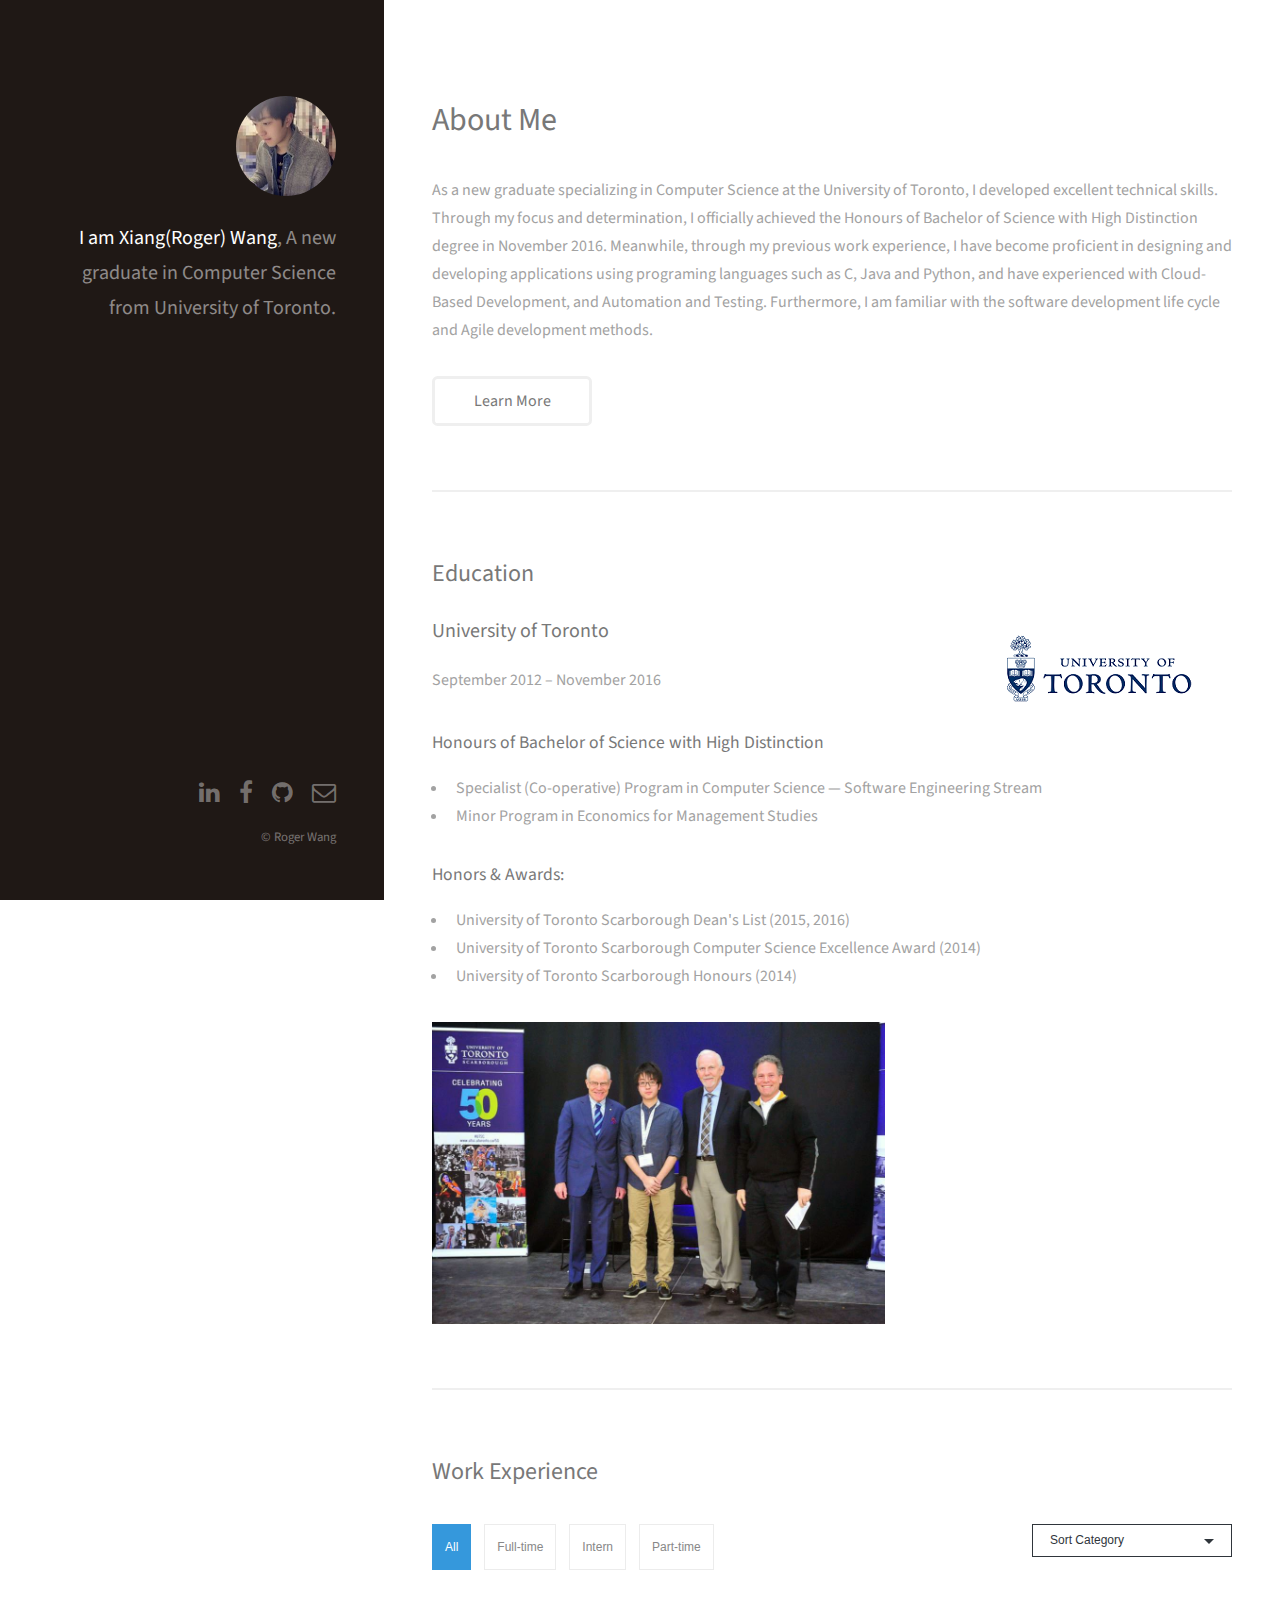
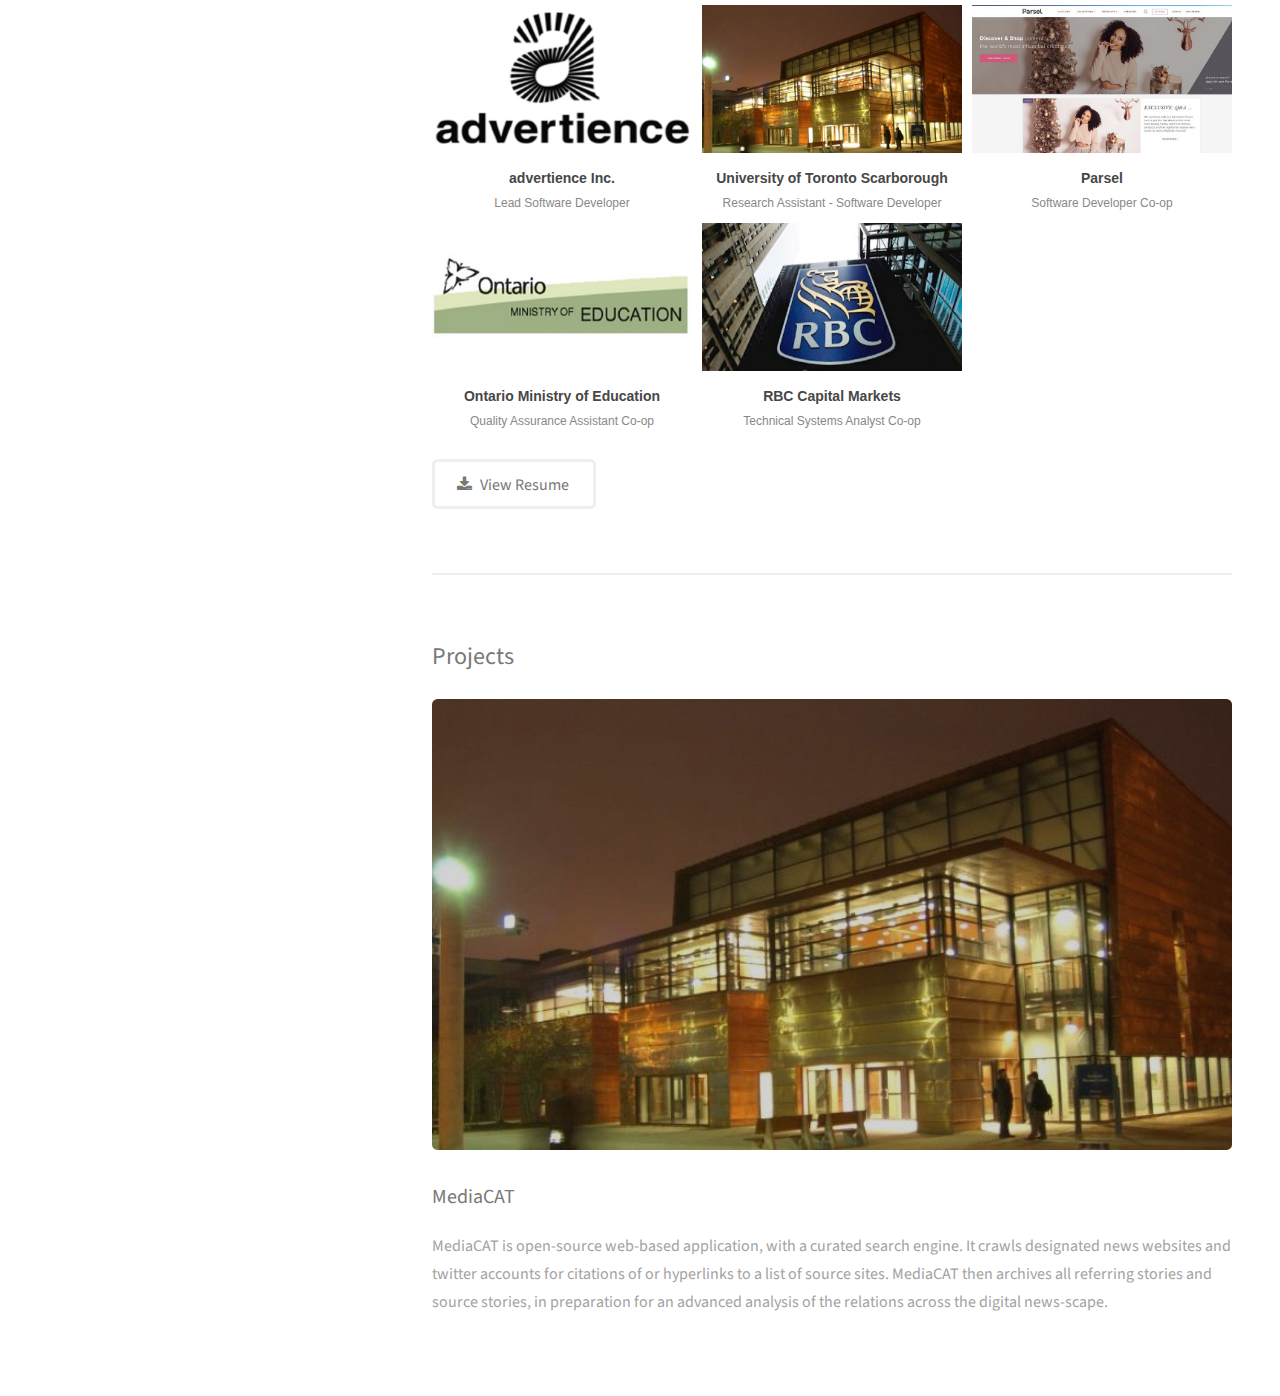
==== commit 0bbf0f3f: "fixed bugs" ====
--- a/index.html
+++ b/index.html
@@ -36,7 +36,7 @@
 
 				
 					<h1><strong>I am Xiang(Roger) Wang</strong>, <br />A new graduate <br /> in Computer Science <br />
-					 from <a href="https://www.utoronto.ca/"> University of Toronto</a>.</h1>
+					 from <a href="https://www.utoronto.ca/" target="_blank"> University of Toronto</a>.</h1>
 
 				</div>
 
@@ -84,7 +84,7 @@
 						</div>
 
 						<div class="row">
-							<div class="10u 12u$(small)">
+							<div class="9u 12u$(small)">
 							<h4>Honors & Awards:</h4>
 								<ul>
 								  <li>University of Toronto Scarborough Dean's List (2015, 2016)</li>
@@ -92,7 +92,24 @@
 								  <li>University of Toronto Scarborough Honours (2014)</li>
 
 								</ul>
-							</div>
+							
+							</div>
+
+						</div>
+
+						<div class="row">
+							<div class="7u 12u$(small)">
+							     <div class="cbp-slider">
+							            <ul class="cbp-slider-wrap">
+							                <li class="cbp-slider-item">
+							                    <a href="images/utsc/1.JPG " class="cbp-lightbox">
+							                        <img src="images/utsc/1.JPG "  alt=""> </a>
+							                </li>
+
+							            </ul>
+							        </div>									
+							</div>
+							
 						</div>	
 
 
@@ -229,7 +246,7 @@
 						<h2>Projects</h2>
 						<div class="row">
 							<article class="12u 12u$(xsmall)">
-								<a href="https://github.com/UTMediaCAT/Voyage"  class="image fit thumb"><img src="images/thumbs/01.jpg" alt="" /></a>
+								<a href="https://github.com/UTMediaCAT/Voyage"  target="_blank" class="image fit thumb"><img src="images/thumbs/01.jpg" alt="" /></a>
 								<h3>MediaCAT</h3>
 								<p>MediaCAT is open-source web-based application, with a curated search engine. It crawls designated news websites and twitter accounts for citations of or hyperlinks to a list of source sites. MediaCAT then archives all referring stories and source stories, in preparation for an advanced analysis of the relations across the digital news-scape. </p>
 							</article>
@@ -566,9 +583,9 @@
 			<footer id="footer">
 				<div class="inner">
 					<ul class="icons">
-						<li><a href="https://www.linkedin.com/in/xiangw" class="icon fa-linkedin"><span class="label">Twitter</span></a></li>
-						<li><a href="https://www.facebook.com/profile.php?id=100004271048496" class="icon fa-facebook"><span class="label">Github</span></a></li>
-						<li><a href="https://github.com/wangx173" class="icon fa-github"><span class="label">Dribbble</span></a></li>
+						<li><a href="https://www.linkedin.com/in/xiangw" target="_blank" class="icon fa-linkedin"><span class="label">Twitter</span></a></li>
+						<li><a href="https://www.facebook.com/profile.php?id=100004271048496" target="_blank" class="icon fa-facebook"><span class="label">Github</span></a></li>
+						<li><a href="https://github.com/wangx173" target="_blank" class="icon fa-github"><span class="label">Dribbble</span></a></li>
 						<li><a href="mailto:rogerxiang.wang@gmail.com" class="icon fa-envelope-o"><span class="label">Email</span></a></li>
 					</ul>
 					<ul class="copyright">
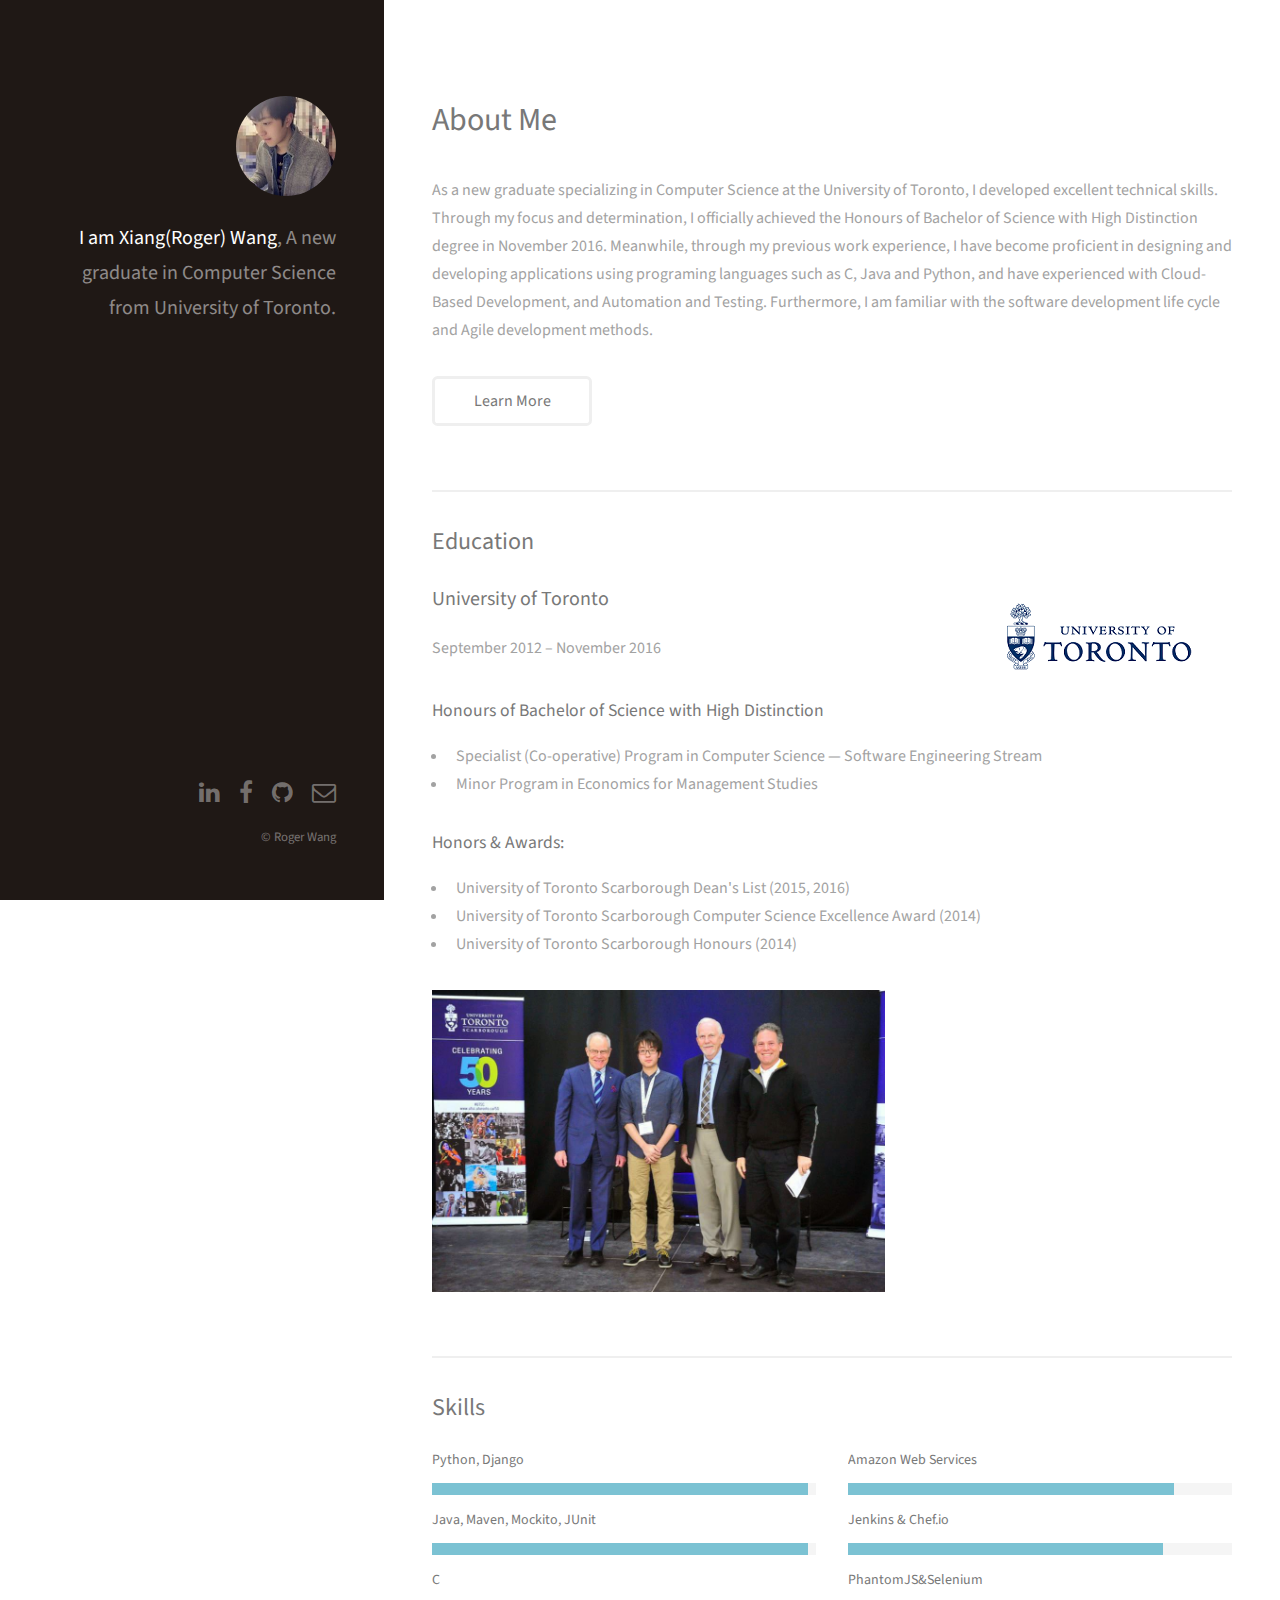
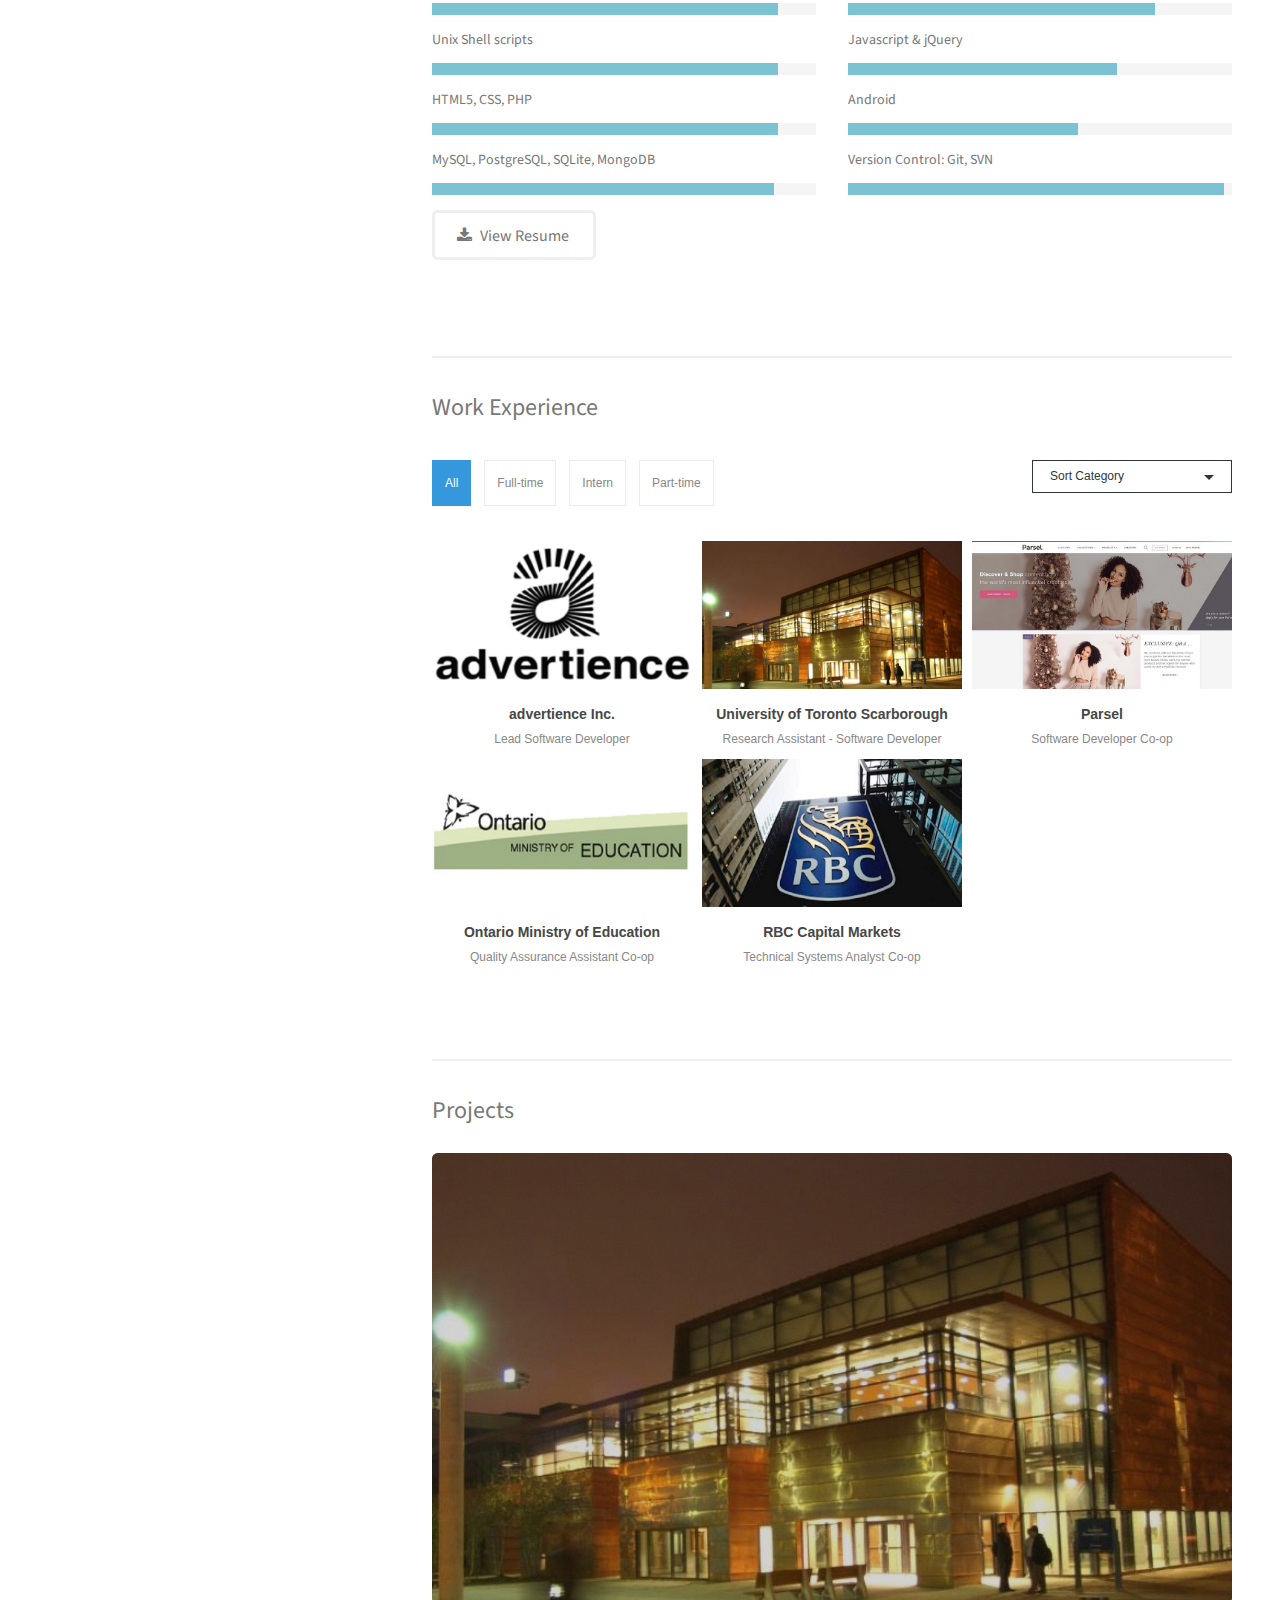
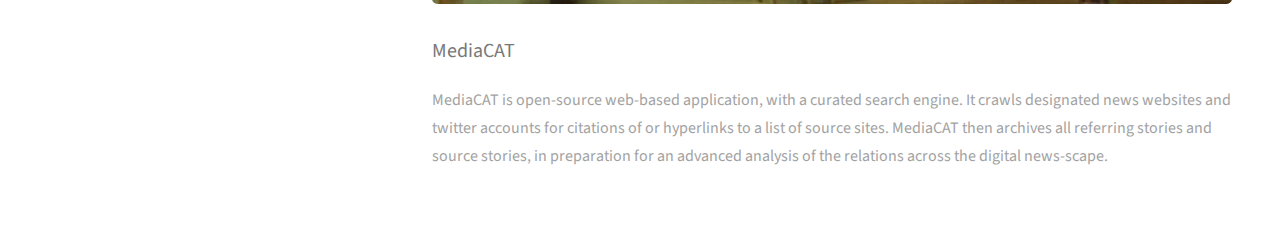
==== commit d30dae2b: "added skills" ====
--- a/index.html
+++ b/index.html
@@ -1,113 +1,113 @@
 <!DOCTYPE HTML>
 
 <html>
-	<head>
-		<title>Roger Wang</title>
-		<meta charset="utf-8" />
-		<meta name="viewport" content="width=device-width, initial-scale=1" />
-		<!--[if lte IE 8]><script src="assets/js/ie/html5shiv.js"></script><![endif]-->
-		<link rel="stylesheet" href="assets/css/main.css" />
-		<link href="cubeportfolio/css/cubeportfolio.css" rel="stylesheet" type="text/css" />
-		<!--[if lte IE 8]><link rel="stylesheet" href="assets/css/ie8.css" /><![endif]-->
-		<link href="cubeportfolio/css/portfolio.min.css" rel="stylesheet" type="text/css" />
-
-	</head>
-	<body id="top">
-
-
-		<!-- Header -->
-
-			<header id="header">
-
-			    <div>
-			        <video  autoplay loop muted >
-
-			        <source src="videos/video.mp4" type="video/mp4">
-			        </video>
-			    </div>
-
-
-
-				<div class="inner" >
-					<div id= "inner">
-						<a href="mariohtml5-master/main.html" data-poptrox="iframe,650x500" class="image avatar"><img src="images/avatar.jpg" alt="" title='Oh! You found it!'/>
-						</a>
-					</div>	
+<head>
+	<title>Roger Wang</title>
+	<meta charset="utf-8" />
+	<meta name="viewport" content="width=device-width, initial-scale=1" />
+	<!--[if lte IE 8]><script src="assets/js/ie/html5shiv.js"></script><![endif]-->
+	<link rel="stylesheet" href="assets/css/main.css" />
+	<link href="cubeportfolio/css/cubeportfolio.css" rel="stylesheet" type="text/css" />
+	<!--[if lte IE 8]><link rel="stylesheet" href="assets/css/ie8.css" /><![endif]-->
+	<link href="cubeportfolio/css/portfolio.min.css" rel="stylesheet" type="text/css" />
+
+</head>
+<body id="top">
+
+
+	<!-- Header -->
+
+	<header id="header">
+
+		<div>
+			<video  autoplay loop muted >
+
+				<source src="videos/video.mp4" type="video/mp4">
+				</video>
+			</div>
+
+
+
+			<div class="inner" >
+				<div id= "inner">
+					<a href="mariohtml5-master/main.html" data-poptrox="iframe,650x500" class="image avatar"><img src="images/avatar.jpg" alt="" title='Oh! You found it!'/>
+					</a>
+				</div>	
 
 				
-					<h1><strong>I am Xiang(Roger) Wang</strong>, <br />A new graduate <br /> in Computer Science <br />
-					 from <a href="https://www.utoronto.ca/" target="_blank"> University of Toronto</a>.</h1>
+				<h1><strong>I am Xiang(Roger) Wang</strong>, <br />A new graduate <br /> in Computer Science <br />
+					from <a href="https://www.utoronto.ca/" target="_blank"> University of Toronto</a>.</h1>
 
 				</div>
 
 			</header>
 
-		<!-- Main -->
+			<!-- Main -->
 			<div id="main">
 
 
 				<!-- zero -->
-					<section id="zero">
-						<header class="major">
-							<h2>About Me<br />
-							</h2>
-						</header>
-						<p>As a new graduate specializing in Computer Science at the University of Toronto, I developed excellent technical skills. Through my focus and determination, I officially achieved the Honours of Bachelor of Science with High Distinction degree in November 2016. Meanwhile, through my previous work experience, I have become proficient in designing and developing applications using programing languages such as C, Java and Python, and have experienced with Cloud-Based Development, and Automation and Testing. Furthermore, I am familiar with the software development life cycle and Agile development methods.  </p>
-						<ul class="actions">
-							<li><a href="#one" class="button">Learn More</a></li>
-						</ul>
-					</section>
+				<section id="zero">
+					<header class="major">
+						<h2>About Me<br />
+						</h2>
+					</header>
+					<p>As a new graduate specializing in Computer Science at the University of Toronto, I developed excellent technical skills. Through my focus and determination, I officially achieved the Honours of Bachelor of Science with High Distinction degree in November 2016. Meanwhile, through my previous work experience, I have become proficient in designing and developing applications using programing languages such as C, Java and Python, and have experienced with Cloud-Based Development, and Automation and Testing. Furthermore, I am familiar with the software development life cycle and Agile development methods.  </p>
+					<ul class="actions">
+						<li><a href="#one" class="button">Learn More</a></li>
+					</ul>
+				</section>
 
 				<!-- one -->
-					<section id="one">
-						<h2>Education </h2>
-						<div class="row">
-
-							<div class="8u 12u$(small)">
-								<h3>University of Toronto </h3> 
-								<p>September 2012 – November 2016</p>
-							</div>
-							<div class="4u 12u$(small)">
-								<a href="#" class="icon"><img src="images/u_of_t.png" alt="" /></a>
-							</div>
-
+				<section id="one">
+					<h2>Education </h2>
+					<div class="row">
+
+						<div class="8u 12u$(small)">
+							<h3>University of Toronto </h3> 
+							<p>September 2012 – November 2016</p>
 						</div>
-						<div class="row">
-							<div class="12u 12u$(small)">
+						<div class="4u 12u$(small)">
+							<a href="#" class="icon"><img src="images/u_of_t.png" alt="" /></a>
+						</div>
+
+					</div>
+					<div class="row">
+						<div class="12u 12u$(small)">
 							<h4>Honours of Bachelor of Science with High Distinction</h4>
 							<ul>
-							  <li>Specialist (Co-operative) Program in Computer Science — Software Engineering Stream </li>
-							  <li>Minor Program in Economics for Management Studies</li>
-
-							</ul>
-							</div>
+								<li>Specialist (Co-operative) Program in Computer Science — Software Engineering Stream </li>
+								<li>Minor Program in Economics for Management Studies</li>
+
+							</ul>
 						</div>
-
-						<div class="row">
-							<div class="9u 12u$(small)">
+					</div>
+
+					<div class="row">
+						<div class="9u 12u$(small)">
 							<h4>Honors & Awards:</h4>
-								<ul>
-								  <li>University of Toronto Scarborough Dean's List (2015, 2016)</li>
-								  <li>University of Toronto Scarborough Computer Science Excellence Award (2014)</li>
-								  <li>University of Toronto Scarborough Honours (2014)</li>
-
-								</ul>
+							<ul>
+								<li>University of Toronto Scarborough Dean's List (2015, 2016)</li>
+								<li>University of Toronto Scarborough Computer Science Excellence Award (2014)</li>
+								<li>University of Toronto Scarborough Honours (2014)</li>
+
+							</ul>
 							
-							</div>
-
 						</div>
 
-						<div class="row">
-							<div class="7u 12u$(small)">
-							     <div class="cbp-slider">
-							            <ul class="cbp-slider-wrap">
-							                <li class="cbp-slider-item">
-							                    <a href="images/utsc/1.JPG " class="cbp-lightbox">
-							                        <img src="images/utsc/1.JPG "  alt=""> </a>
-							                </li>
-
-							            </ul>
-							        </div>									
+					</div>
+
+					<div class="row">
+						<div class="7u 12u$(small)">
+							<div class="cbp-slider">
+								<ul class="cbp-slider-wrap">
+									<li class="cbp-slider-item">
+										<a href="images/utsc/1.JPG " class="cbp-lightbox">
+											<img src="images/utsc/1.JPG "  alt=""> </a>
+										</li>
+
+									</ul>
+								</div>									
 							</div>
 							
 						</div>	
@@ -116,147 +116,261 @@
 
 					</section>
 
-				<!-- Two -->
+					<!-- Two -->
+					<!-- one -->
 					<section id="two">
+						<h2>Skills </h2>
+						<div class="row">
+
+							<div class="6u 12u$(small)">
+								<div class="skillset">        
+									<div class="item">
+										<h3 class="level-title">Python, Django</h3>
+										<div class="level-bar">
+											<div class="level-bar-inner" data-level="98%" style="width: 98%;">
+											</div>                                      
+										</div><!--//level-bar-->                                 
+									</div><!--//item-->
+									<div class="item">
+										<h3 class="level-title">Java, Maven, Mockito, JUnit</h3>
+										<div class="level-bar">
+											<div class="level-bar-inner" data-level="98%" style="width: 98%;">
+											</div>                                      
+										</div><!--//level-bar-->                                 
+									</div><!--//item-->
+									<div class="item">
+										<h3 class="level-title">C</h3>
+										<div class="level-bar">
+											<div class="level-bar-inner" data-level="98%" style="width: 90%;">
+											</div>                                      
+										</div><!--//level-bar-->                                 
+									</div><!--//item-->
+									<div class="item">
+										<h3 class="level-title">Unix Shell scripts</h3>
+										<div class="level-bar">
+											<div class="level-bar-inner" data-level="98%" style="width: 90%;">
+											</div>                                      
+										</div><!--//level-bar-->                                 
+									</div><!--//item-->
+									<div class="item">
+										<h3 class="level-title">HTML5, CSS, PHP</h3>
+										<div class="level-bar">
+											<div class="level-bar-inner" data-level="95%" style="width: 90%;">
+											</div>                                      
+										</div><!--//level-bar-->                                 
+									</div><!--//item-->
+									<div class="item">
+										<h3 class="level-title"> MySQL, PostgreSQL, SQLite, MongoDB</h3>
+										<div class="level-bar">
+											<div class="level-bar-inner" data-level="85%" style="width: 89%;">
+											</div>                                      
+										</div><!--//level-bar-->                                 
+									</div><!--//item-->
+
+
+
+								</div>
+								<ul class="actions">
+									<li><a href="images/resume.pdf" class="button icon fa-download">View Resume</a></li>
+								</ul>
+							</div>
+							<div class="6u 12u$(small)">
+								<div class="skillset">  
+									<div class="item">
+										<h3 class="level-title"> Amazon Web Services</h3>
+										<div class="level-bar">
+											<div class="level-bar-inner" data-level="95%" style="width: 85%;">
+											</div>                                      
+										</div><!--//level-bar-->                                 
+									</div><!--//item--> 
+									<div class="item">
+										<h3 class="level-title"> Jenkins &amp; Chef.io</h3>
+										<div class="level-bar">
+											<div class="level-bar-inner" data-level="95%" style="width: 82%;">
+											</div>                                      
+										</div><!--//level-bar-->                                 
+									</div><!--//item--> 
+
+
+									<div class="item">
+										<h3 class="level-title"> PhantomJS&amp;Selenium</h3>
+										<div class="level-bar">
+											<div class="level-bar-inner" data-level="95%" style="width: 80%;">
+											</div>                                      
+										</div><!--//level-bar-->                                 
+									</div><!--//item-->
+									<div class="item">
+										<h3 class="level-title">Javascript &amp; jQuery</h3>
+										<div class="level-bar">
+											<div class="level-bar-inner" data-level="98%" style="width: 70%;">
+											</div>                                      
+										</div><!--//level-bar-->                                 
+									</div><!--//item-->
+
+
+
+									<div class="item">
+										<h3 class="level-title">Android</h3>
+										<div class="level-bar">
+											<div class="level-bar-inner" data-level="60%" style="width: 60%;">
+											</div>                                      
+										</div><!--//level-bar-->                                 
+									</div><!--//item-->
+									<div class="item">
+										<h3 class="level-title">Version Control: Git, SVN</h3>
+										<div class="level-bar">
+											<div class="level-bar-inner" data-level="60%" style="width: 98%;">
+											</div>                                      
+										</div><!--//level-bar-->                                 
+									</div><!--//item-->
+								</div>
+							</div>
+
+						</div>
+
+
+
+					</section>
+
+					<section id="three">
 						<h2>Work Experience</h2>
-								<div class="portfolio-content portfolio-3">
-                                            <div class="clearfix">
-                                                <div id="js-filters-lightbox-gallery1" class="cbp-l-filters-dropdown cbp-l-filters-dropdown-floated">
-                                                    <div class="cbp-l-filters-dropdownWrap border-grey-salsa">
-                                                        <div class="cbp-l-filters-dropdownHeader uppercase">Sort Category</div>
-                                                        <div class="cbp-l-filters-dropdownList">
-                                                            <div data-filter="*" class="cbp-filter-item-active cbp-filter-item uppercase"> All (
-                                                                <div class="cbp-filter-counter"></div> items) </div>
-                                                            <div data-filter=".full-time" class="cbp-filter-item uppercase"> Full-time (
-                                                                <div class="cbp-filter-counter"></div> items) </div>
-                                                            <div data-filter=".intern" class="cbp-filter-item uppercase"> Intern (
-                                                                <div class="cbp-filter-counter"></div> items) </div>
-                                                            <div data-filter=".part-time" class="cbp-filter-item uppercase"> Part-time (
-                                                                <div class="cbp-filter-counter"></div> items) </div>
-                                                        </div>
-                                                    </div>
-                                                </div>
-                                                <div id="js-filters-lightbox-gallery2" class="cbp-l-filters-button cbp-l-filters-left">
-                                                    <div data-filter="*" class="cbp-filter-item-active cbp-filter-item btn blue btn-outline uppercase">All</div>
-                                                    <div data-filter=".full-time" class="cbp-filter-item btn blue btn-outline uppercase">Full-time</div>
-                                                    <div data-filter=".intern" class="cbp-filter-item btn blue btn-outline uppercase">Intern</div>
-                                                    <div data-filter=".part-time" class="cbp-filter-item btn blue btn-outline uppercase">Part-time</div>
-                                                </div>
-                                            </div>
-                                            <div id="js-grid-lightbox-gallery" class="cbp">
-                                                 <div class="cbp-item full-time">
-                                                    <a href="advertience.html" class="cbp-caption cbp-singlePageInline" data-title="Bolt UI<br>by Tiberiu Neamu" rel="nofollow">
-                                                        <div class="cbp-caption-defaultWrap">
-                                                            <img src="images/fulls/05.png" alt=""> </div>
-                                                        <div class="cbp-caption-activeWrap">
-                                                            <div class="cbp-l-caption-alignLeft">
-                                                                <div class="cbp-l-caption-body">
-                                                                    <div class="cbp-l-caption-title">Toronto, ON</div>
-                                                                    <div class="cbp-l-caption-desc">January 2017 – June 2017</div>
-                                                                </div>
-                                                            </div>
-                                                        </div>
-                                                        <div class="cbp-l-grid-projects-title uppercase text-center uppercase text-center">advertience Inc. </div>
-                                                        <div class="cbp-l-grid-projects-desc uppercase text-center uppercase text-center">Lead Software Developer </div>
-                                                    </a>
-                                                </div>
-                                                <div class="cbp-item part-time">
-                                                    <a href="utsc.html" class="cbp-caption cbp-singlePageInline" data-title="World Clock Widget<br>by Paul Flavius Nechita" rel="nofollow">
-                                                        <div class="cbp-caption-defaultWrap">
-                                                            <img src="images/fulls/01.jpg" alt=""> </div>
-                                                        <div class="cbp-caption-activeWrap">
-                                                            <div class="cbp-l-caption-alignLeft">
-                                                                <div class="cbp-l-caption-body">
-                                                                    <div class="cbp-l-caption-title">Toronto, ON</div>
-                                                                    <div class="cbp-l-caption-desc">May 2015 – August 2016</div>
-                                                                </div>
-                                                            </div>
-                                                        </div>
-                                                        <div class="cbp-l-grid-projects-title uppercase text-center uppercase text-center">University of Toronto Scarborough </div>
-                                                        <div class="cbp-l-grid-projects-desc uppercase text-center uppercase text-center">Research Assistant - Software Developer</div>
-                                                    </a>
-                                                </div>
-
-                                                <div class="cbp-item intern">
-                                                    <a href="parsel.html" class="cbp-caption cbp-singlePageInline" data-title="Bolt UI<br>by Tiberiu Neamu" rel="nofollow">
-                                                        <div class="cbp-caption-defaultWrap">
-                                                            <img src="images/fulls/02.jpg" alt=""> </div>
-                                                        <div class="cbp-caption-activeWrap">
-                                                            <div class="cbp-l-caption-alignLeft">
-                                                                <div class="cbp-l-caption-body">
-                                                                    <div class="cbp-l-caption-title">Toronto, ON</div>
-                                                                    <div class="cbp-l-caption-desc">September 2015 – December 2015</div>
-                                                                </div>
-                                                            </div>
-                                                        </div>
-                                                        <div class="cbp-l-grid-projects-title uppercase text-center uppercase text-center">Parsel</div>
-                                                        <div class="cbp-l-grid-projects-desc uppercase text-center uppercase text-center">Software Developer Co-op</div>                                                        
-                                                    </a>
-                                                </div>
-                                                <div class="cbp-item intern">
-                                                    <a href="ontario.html" class="cbp-caption cbp-singlePageInline" data-title="WhereTO App<br>by Tiberiu Neamu" rel="nofollow">
-                                                        <div class="cbp-caption-defaultWrap">
-                                                            <img src="images/fulls/03.jpg" alt=""> </div>
-                                                        <div class="cbp-caption-activeWrap">
-                                                            <div class="cbp-l-caption-alignLeft">
-                                                                <div class="cbp-l-caption-body">
-                                                                    <div class="cbp-l-caption-title">Toronto, ON</div>
-                                                                    <div class="cbp-l-caption-desc">January 2015 – May 2015</div>
-                                                                </div>
-                                                            </div>
-                                                        </div>
-                                                        <div class="cbp-l-grid-projects-title uppercase text-center uppercase text-center">Ontario Ministry of Education</div>
-                                                        <div class="cbp-l-grid-projects-desc uppercase text-center uppercase text-center">Quality Assurance Assistant Co-op</div>                                                        
-                                                    </a>
-                                                </div>
-                           
-           
-                                                <div class="cbp-item intern">
-                                                    <a href="rbc.html" class="cbp-caption cbp-singlePageInline" data-title="Holiday Selector<br>by Cosmin Capitanu" rel="nofollow">
-                                                        <div class="cbp-caption-defaultWrap">
-                                                            <img src="images/fulls/04.jpg" alt=""> </div>
-                                                        <div class="cbp-caption-activeWrap">
-                                                            <div class="cbp-l-caption-alignLeft">
-                                                                <div class="cbp-l-caption-body">
-                                                                    <div class="cbp-l-caption-title">Toronto, ON</div>
-                                                                    <div class="cbp-l-caption-desc">January 2014 – May 2014 </div>
-                                                                </div>
-                                                            </div>
-                                                        </div>
-                                                        <div class="cbp-l-grid-projects-title uppercase text-center uppercase text-center">RBC Capital Markets</div>
-                                                        <div class="cbp-l-grid-projects-desc uppercase text-center uppercase text-center">Technical Systems Analyst Co-op</div>                                                        
-                                                    </a>
-                                                </div>
-                                            </div>
-
-                                        </div>
-                                        
-
-
-                            </br>
-							<ul class="actions">
-								<li><a href="images/resume.pdf" class="button icon fa-download">View Resume</a></li>
-							</ul>
-					</section>
-
-
-				<!-- Three -->
-					<section id="three">
-
-						<h2>Projects</h2>
-						<div class="row">
-							<article class="12u 12u$(xsmall)">
-								<a href="https://github.com/UTMediaCAT/Voyage"  target="_blank" class="image fit thumb"><img src="images/thumbs/01.jpg" alt="" /></a>
-								<h3>MediaCAT</h3>
-								<p>MediaCAT is open-source web-based application, with a curated search engine. It crawls designated news websites and twitter accounts for citations of or hyperlinks to a list of source sites. MediaCAT then archives all referring stories and source stories, in preparation for an advanced analysis of the relations across the digital news-scape. </p>
-							</article>
-
-						</div>
-
-
-					</section>
-
-				<!-- Four -->
+						<div class="portfolio-content portfolio-3">
+							<div class="clearfix">
+								<div id="js-filters-lightbox-gallery1" class="cbp-l-filters-dropdown cbp-l-filters-dropdown-floated">
+									<div class="cbp-l-filters-dropdownWrap border-grey-salsa">
+										<div class="cbp-l-filters-dropdownHeader uppercase">Sort Category</div>
+										<div class="cbp-l-filters-dropdownList">
+											<div data-filter="*" class="cbp-filter-item-active cbp-filter-item uppercase"> All (
+												<div class="cbp-filter-counter"></div> items) </div>
+												<div data-filter=".full-time" class="cbp-filter-item uppercase"> Full-time (
+													<div class="cbp-filter-counter"></div> items) </div>
+													<div data-filter=".intern" class="cbp-filter-item uppercase"> Intern (
+														<div class="cbp-filter-counter"></div> items) </div>
+														<div data-filter=".part-time" class="cbp-filter-item uppercase"> Part-time (
+															<div class="cbp-filter-counter"></div> items) </div>
+														</div>
+													</div>
+												</div>
+												<div id="js-filters-lightbox-gallery2" class="cbp-l-filters-button cbp-l-filters-left">
+													<div data-filter="*" class="cbp-filter-item-active cbp-filter-item btn blue btn-outline uppercase">All</div>
+													<div data-filter=".full-time" class="cbp-filter-item btn blue btn-outline uppercase">Full-time</div>
+													<div data-filter=".intern" class="cbp-filter-item btn blue btn-outline uppercase">Intern</div>
+													<div data-filter=".part-time" class="cbp-filter-item btn blue btn-outline uppercase">Part-time</div>
+												</div>
+											</div>
+											<div id="js-grid-lightbox-gallery" class="cbp">
+												<div class="cbp-item full-time">
+													<a href="advertience.html" class="cbp-caption cbp-singlePageInline" data-title="Bolt UI<br>by Tiberiu Neamu" rel="nofollow">
+														<div class="cbp-caption-defaultWrap">
+															<img src="images/fulls/05.png" alt=""> </div>
+															<div class="cbp-caption-activeWrap">
+																<div class="cbp-l-caption-alignLeft">
+																	<div class="cbp-l-caption-body">
+																		<div class="cbp-l-caption-title">Toronto, ON</div>
+																		<div class="cbp-l-caption-desc">January 2017 – June 2017</div>
+																	</div>
+																</div>
+															</div>
+															<div class="cbp-l-grid-projects-title uppercase text-center uppercase text-center">advertience Inc. </div>
+															<div class="cbp-l-grid-projects-desc uppercase text-center uppercase text-center">Lead Software Developer </div>
+														</a>
+													</div>
+													<div class="cbp-item part-time">
+														<a href="utsc.html" class="cbp-caption cbp-singlePageInline" data-title="World Clock Widget<br>by Paul Flavius Nechita" rel="nofollow">
+															<div class="cbp-caption-defaultWrap">
+																<img src="images/fulls/01.jpg" alt=""> </div>
+																<div class="cbp-caption-activeWrap">
+																	<div class="cbp-l-caption-alignLeft">
+																		<div class="cbp-l-caption-body">
+																			<div class="cbp-l-caption-title">Toronto, ON</div>
+																			<div class="cbp-l-caption-desc">May 2015 – August 2016</div>
+																		</div>
+																	</div>
+																</div>
+																<div class="cbp-l-grid-projects-title uppercase text-center uppercase text-center">University of Toronto Scarborough </div>
+																<div class="cbp-l-grid-projects-desc uppercase text-center uppercase text-center">Research Assistant - Software Developer</div>
+															</a>
+														</div>
+
+														<div class="cbp-item intern">
+															<a href="parsel.html" class="cbp-caption cbp-singlePageInline" data-title="Bolt UI<br>by Tiberiu Neamu" rel="nofollow">
+																<div class="cbp-caption-defaultWrap">
+																	<img src="images/fulls/02.jpg" alt=""> </div>
+																	<div class="cbp-caption-activeWrap">
+																		<div class="cbp-l-caption-alignLeft">
+																			<div class="cbp-l-caption-body">
+																				<div class="cbp-l-caption-title">Toronto, ON</div>
+																				<div class="cbp-l-caption-desc">September 2015 – December 2015</div>
+																			</div>
+																		</div>
+																	</div>
+																	<div class="cbp-l-grid-projects-title uppercase text-center uppercase text-center">Parsel</div>
+																	<div class="cbp-l-grid-projects-desc uppercase text-center uppercase text-center">Software Developer Co-op</div>                                                        
+																</a>
+															</div>
+															<div class="cbp-item intern">
+																<a href="ontario.html" class="cbp-caption cbp-singlePageInline" data-title="WhereTO App<br>by Tiberiu Neamu" rel="nofollow">
+																	<div class="cbp-caption-defaultWrap">
+																		<img src="images/fulls/03.jpg" alt=""> </div>
+																		<div class="cbp-caption-activeWrap">
+																			<div class="cbp-l-caption-alignLeft">
+																				<div class="cbp-l-caption-body">
+																					<div class="cbp-l-caption-title">Toronto, ON</div>
+																					<div class="cbp-l-caption-desc">January 2015 – May 2015</div>
+																				</div>
+																			</div>
+																		</div>
+																		<div class="cbp-l-grid-projects-title uppercase text-center uppercase text-center">Ontario Ministry of Education</div>
+																		<div class="cbp-l-grid-projects-desc uppercase text-center uppercase text-center">Quality Assurance Assistant Co-op</div>                                                        
+																	</a>
+																</div>
+
+
+																<div class="cbp-item intern">
+																	<a href="rbc.html" class="cbp-caption cbp-singlePageInline" data-title="Holiday Selector<br>by Cosmin Capitanu" rel="nofollow">
+																		<div class="cbp-caption-defaultWrap">
+																			<img src="images/fulls/04.jpg" alt=""> </div>
+																			<div class="cbp-caption-activeWrap">
+																				<div class="cbp-l-caption-alignLeft">
+																					<div class="cbp-l-caption-body">
+																						<div class="cbp-l-caption-title">Toronto, ON</div>
+																						<div class="cbp-l-caption-desc">January 2014 – May 2014 </div>
+																					</div>
+																				</div>
+																			</div>
+																			<div class="cbp-l-grid-projects-title uppercase text-center uppercase text-center">RBC Capital Markets</div>
+																			<div class="cbp-l-grid-projects-desc uppercase text-center uppercase text-center">Technical Systems Analyst Co-op</div>                                                        
+																		</a>
+																	</div>
+																</div>
+
+															</div>
+
+
+
+														</br>
+
+													</section>
+
+
+													<!-- Three -->
+													<section id="three">
+
+														<h2>Projects</h2>
+														<div class="row">
+															<article class="12u 12u$(xsmall)">
+																<a href="https://github.com/UTMediaCAT/Voyage"  target="_blank" class="image fit thumb"><img src="images/thumbs/01.jpg" alt="" /></a>
+																<h3>MediaCAT</h3>
+																<p>MediaCAT is open-source web-based application, with a curated search engine. It crawls designated news websites and twitter accounts for citations of or hyperlinks to a list of source sites. MediaCAT then archives all referring stories and source stories, in preparation for an advanced analysis of the relations across the digital news-scape. </p>
+															</article>
+
+														</div>
+
+
+													</section>
+
+
+													<!-- Four -->
 				<!--
 					<section id="four">
 						<h2>Elements</h2>
@@ -579,7 +693,7 @@
 
 			</div>
 
-		<!-- Footer -->
+			<!-- Footer -->
 			<footer id="footer">
 				<div class="inner">
 					<ul class="icons">
@@ -594,7 +708,7 @@
 				</div>
 			</footer>
 
-		<!-- Scripts -->
+			<!-- Scripts -->
 			<script src="assets/js/jquery.min.js"></script>
 			<script src="assets/js/jquery.poptrox.min.js"></script>
 			<script src="assets/js/skel.min.js"></script>
@@ -604,5 +718,5 @@
 			<script src="cubeportfolio/js/jquery.cubeportfolio.min.js" type="text/javascript"></script>
 			<script src="cubeportfolio/js/portfolio-3.min.js" type="text/javascript"></script>
 
-	</body>
-</html>+		</body>
+		</html>--- a/assets/css/main.css
+++ b/assets/css/main.css
@@ -5,9 +5,9 @@
 	Strata by HTML5 UP
 	html5up.net | @ajlkn
 	Free for personal and commercial use under the CCA 3.0 license (html5up.net/license)
-*/
-
-/* Reset */
+	*/
+
+	/* Reset */
 
 	html, body, div, span, applet, object, iframe, h1, h2, h3, h4, h5, h6, p, blockquote, pre, a, abbr, acronym, address, big, cite, code, del, dfn, em, img, ins, kbd, q, s, samp, small, strike, strong, sub, sup, tt, var, b, u, i, center, dl, dt, dd, ol, ul, li, fieldset, form, label, legend, table, caption, tbody, tfoot, thead, tr, th, td, article, aside, canvas, details, embed, figure, figcaption, footer, header, hgroup, menu, nav, output, ruby, section, summary, time, mark, audio, video {
 		margin: 0;
@@ -48,7 +48,7 @@
 		-webkit-text-size-adjust: none;
 	}
 
-/* Box Model */
+	/* Box Model */
 
 	*, *:before, *:after {
 		-moz-box-sizing: border-box;
@@ -56,7 +56,7 @@
 		box-sizing: border-box;
 	}
 
-/* Containers */
+	/* Containers */
 
 	.container {
 		margin-left: auto;
@@ -215,7 +215,7 @@
 
 	}
 
-/* Grid */
+	/* Grid */
 
 	.row {
 		border-bottom: solid 1px transparent;
@@ -1548,22 +1548,22 @@
 
 	}
 
-/* Basic */
+	/* Basic */
 
 	body {
 		background: #fff;
 	}
 
-		body.is-loading *, body.is-loading *:before, body.is-loading *:after {
-			-moz-animation: none !important;
-			-webkit-animation: none !important;
-			-ms-animation: none !important;
-			animation: none !important;
-			-moz-transition: none !important;
-			-webkit-transition: none !important;
-			-ms-transition: none !important;
-			transition: none !important;
-		}
+	body.is-loading *, body.is-loading *:before, body.is-loading *:after {
+		-moz-animation: none !important;
+		-webkit-animation: none !important;
+		-ms-animation: none !important;
+		animation: none !important;
+		-moz-transition: none !important;
+		-webkit-transition: none !important;
+		-ms-transition: none !important;
+		transition: none !important;
+	}
 
 	body, input, select, textarea {
 		color: #a2a2a2;
@@ -1597,10 +1597,10 @@
 		margin: 0 0 1em 0;
 	}
 
-		h1 a, h2 a, h3 a, h4 a, h5 a, h6 a {
-			color: inherit;
-			text-decoration: none;
-		}
+	h1 a, h2 a, h3 a, h4 a, h5 a, h6 a {
+		color: inherit;
+		text-decoration: none;
+	}
 
 	h1 {
 		font-size: 2em;
@@ -1650,9 +1650,9 @@
 		margin: 2em 0;
 	}
 
-		hr.major {
-			margin: 3em 0;
-		}
+	hr.major {
+		margin: 3em 0;
+	}
 
 	blockquote {
 		border-left: solid 6px #efefef;
@@ -1678,12 +1678,12 @@
 		margin: 0 0 2em 0;
 	}
 
-		pre code {
-			display: block;
-			line-height: 1.75em;
-			padding: 1em 1.5em;
-			overflow-x: auto;
-		}
+	pre code {
+		display: block;
+		line-height: 1.75em;
+		padding: 1em 1.5em;
+		overflow-x: auto;
+	}
 
 	.align-left {
 		text-align: left;
@@ -1697,7 +1697,7 @@
 		text-align: right;
 	}
 
-/* Section/Article */
+	/* Section/Article */
 
 	section.special, article.special {
 		text-align: center;
@@ -1733,7 +1733,7 @@
 		font-size: 2em;
 	}
 
-/* Form */
+	/* Form */
 
 	form {
 		margin: 0 0 2em 0;
@@ -1767,21 +1767,21 @@
 		width: 100%;
 	}
 
-		input[type="text"]:invalid,
-		input[type="password"]:invalid,
-		input[type="email"]:invalid,
-		select:invalid,
-		textarea:invalid {
-			box-shadow: none;
-		}
-
-		input[type="text"]:focus,
-		input[type="password"]:focus,
-		input[type="email"]:focus,
-		select:focus,
-		textarea:focus {
-			border-color: #49bf9d;
-		}
+	input[type="text"]:invalid,
+	input[type="password"]:invalid,
+	input[type="email"]:invalid,
+	select:invalid,
+	textarea:invalid {
+		box-shadow: none;
+	}
+
+	input[type="text"]:focus,
+	input[type="password"]:focus,
+	input[type="email"]:focus,
+	select:focus,
+	textarea:focus {
+		border-color: #49bf9d;
+	}
 
 	.select-wrapper {
 		text-decoration: none;
@@ -1789,32 +1789,32 @@
 		position: relative;
 	}
 
-		.select-wrapper:before {
-			-moz-osx-font-smoothing: grayscale;
-			-webkit-font-smoothing: antialiased;
-			font-family: FontAwesome;
-			font-style: normal;
-			font-weight: normal;
-			text-transform: none !important;
-		}
-
-		.select-wrapper:before {
-			color: #dfdfdf;
-			content: '\f078';
-			display: block;
-			height: 2.75em;
-			line-height: 2.75em;
-			pointer-events: none;
-			position: absolute;
-			right: 0;
-			text-align: center;
-			top: 0;
-			width: 2.75em;
-		}
-
-		.select-wrapper select::-ms-expand {
-			display: none;
-		}
+	.select-wrapper:before {
+		-moz-osx-font-smoothing: grayscale;
+		-webkit-font-smoothing: antialiased;
+		font-family: FontAwesome;
+		font-style: normal;
+		font-weight: normal;
+		text-transform: none !important;
+	}
+
+	.select-wrapper:before {
+		color: #dfdfdf;
+		content: '\f078';
+		display: block;
+		height: 2.75em;
+		line-height: 2.75em;
+		pointer-events: none;
+		position: absolute;
+		right: 0;
+		text-align: center;
+		top: 0;
+		width: 2.75em;
+	}
+
+	.select-wrapper select::-ms-expand {
+		display: none;
+	}
 
 	input[type="text"],
 	input[type="password"],
@@ -1841,57 +1841,57 @@
 		z-index: -1;
 	}
 
-		input[type="checkbox"] + label,
-		input[type="radio"] + label {
-			text-decoration: none;
-			color: #a2a2a2;
-			cursor: pointer;
-			display: inline-block;
-			font-size: 1em;
-			font-weight: 400;
-			padding-left: 2.4em;
-			padding-right: 0.75em;
-			position: relative;
-		}
-
-			input[type="checkbox"] + label:before,
-			input[type="radio"] + label:before {
-				-moz-osx-font-smoothing: grayscale;
-				-webkit-font-smoothing: antialiased;
-				font-family: FontAwesome;
-				font-style: normal;
-				font-weight: normal;
-				text-transform: none !important;
-			}
-
-			input[type="checkbox"] + label:before,
-			input[type="radio"] + label:before {
-				background: #f7f7f7;
-				border-radius: 0.35em;
-				border: solid 2px transparent;
-				content: '';
-				display: inline-block;
-				height: 1.65em;
-				left: 0;
-				line-height: 1.58125em;
-				position: absolute;
-				text-align: center;
-				top: 0;
-				width: 1.65em;
-			}
-
-		input[type="checkbox"]:checked + label:before,
-		input[type="radio"]:checked + label:before {
-			background: #787878;
-			border-color: #787878;
-			color: #fff;
-			content: '\f00c';
-		}
-
-		input[type="checkbox"]:focus + label:before,
-		input[type="radio"]:focus + label:before {
-			border-color: #49bf9d;
-		}
+	input[type="checkbox"] + label,
+	input[type="radio"] + label {
+		text-decoration: none;
+		color: #a2a2a2;
+		cursor: pointer;
+		display: inline-block;
+		font-size: 1em;
+		font-weight: 400;
+		padding-left: 2.4em;
+		padding-right: 0.75em;
+		position: relative;
+	}
+
+	input[type="checkbox"] + label:before,
+	input[type="radio"] + label:before {
+		-moz-osx-font-smoothing: grayscale;
+		-webkit-font-smoothing: antialiased;
+		font-family: FontAwesome;
+		font-style: normal;
+		font-weight: normal;
+		text-transform: none !important;
+	}
+
+	input[type="checkbox"] + label:before,
+	input[type="radio"] + label:before {
+		background: #f7f7f7;
+		border-radius: 0.35em;
+		border: solid 2px transparent;
+		content: '';
+		display: inline-block;
+		height: 1.65em;
+		left: 0;
+		line-height: 1.58125em;
+		position: absolute;
+		text-align: center;
+		top: 0;
+		width: 1.65em;
+	}
+
+	input[type="checkbox"]:checked + label:before,
+	input[type="radio"]:checked + label:before {
+		background: #787878;
+		border-color: #787878;
+		color: #fff;
+		content: '\f00c';
+	}
+
+	input[type="checkbox"]:focus + label:before,
+	input[type="radio"]:focus + label:before {
+		border-color: #49bf9d;
+	}
 
 	input[type="checkbox"] + label:before {
 		border-radius: 0.35em;
@@ -1926,7 +1926,7 @@
 		opacity: 1.0;
 	}
 
-/* Box */
+	/* Box */
 
 	.box {
 		border-radius: 0.35em;
@@ -1935,19 +1935,19 @@
 		padding: 1.5em;
 	}
 
-		.box > :last-child,
-		.box > :last-child > :last-child,
-		.box > :last-child > :last-child > :last-child {
-			margin-bottom: 0;
-		}
-
-		.box.alt {
-			border: 0;
-			border-radius: 0;
-			padding: 0;
-		}
-
-/* Icon */
+	.box > :last-child,
+	.box > :last-child > :last-child,
+	.box > :last-child > :last-child > :last-child {
+		margin-bottom: 0;
+	}
+
+	.box.alt {
+		border: 0;
+		border-radius: 0;
+		padding: 0;
+	}
+
+	/* Icon */
 
 	.icon {
 		text-decoration: none;
@@ -1955,20 +1955,20 @@
 		position: relative;
 	}
 
-		.icon:before {
-			-moz-osx-font-smoothing: grayscale;
-			-webkit-font-smoothing: antialiased;
-			font-family: FontAwesome;
-			font-style: normal;
-			font-weight: normal;
-			text-transform: none !important;
-		}
-
-		.icon > .label {
-			display: none;
-		}
-
-/* Image */
+	.icon:before {
+		-moz-osx-font-smoothing: grayscale;
+		-webkit-font-smoothing: antialiased;
+		font-family: FontAwesome;
+		font-style: normal;
+		font-weight: normal;
+		text-transform: none !important;
+	}
+
+	.icon > .label {
+		display: none;
+	}
+
+	/* Image */
 
 	.image {
 		border-radius: 0.35em;
@@ -1977,109 +1977,109 @@
 		position: relative;
 	}
 
-		.image:before {
-			-moz-transition: opacity 0.2s ease-in-out;
-			-webkit-transition: opacity 0.2s ease-in-out;
-			-ms-transition: opacity 0.2s ease-in-out;
-			transition: opacity 0.2s ease-in-out;
-			background: url("images/overlay.png");
-			border-radius: 0.35em;
-			content: '';
-			display: block;
-			height: 100%;
-			left: 0;
-			opacity: 0.5;
-			position: absolute;
-			top: 0;
-			width: 100%;
-		}
-
-		.image.thumb {
-			text-align: center;
-		}
-
-			.image.thumb:after {
-				-moz-transition: opacity 0.2s ease-in-out;
-				-webkit-transition: opacity 0.2s ease-in-out;
-				-ms-transition: opacity 0.2s ease-in-out;
-				transition: opacity 0.2s ease-in-out;
-				border-radius: 0.35em;
-				border: solid 3px rgba(255, 255, 255, 0.5);
-				color: #fff;
-				content: 'Details';
-				display: inline-block;
-				font-size: 0.8em;
-				font-weight: 400;
-				left: 50%;
-				line-height: 2.25em;
-				margin: -1.25em 0 0 -3em;
-				opacity: 0;
-				padding: 0 1.5em;
-				position: absolute;
-				text-align: center;
-				text-decoration: none;
-				top: 50%;
-				white-space: nowrap;
-			}
-
-			.image.thumb:hover:after {
-				opacity: 1.0;
-			}
-
-			.image.thumb:hover:before {
-				background: url("images/overlay.png"), url("images/overlay.png");
-				opacity: 1.0;
-			}
-
-		.image img {
-			border-radius: 0.35em;
-			display: block;
-		}
-
-		.image.left {
-			float: left;
-			margin: 0 1.5em 1em 0;
-			top: 0.25em;
-		}
-
-		.image.right {
-			float: right;
-			margin: 0 0 1em 1.5em;
-			top: 0.25em;
-		}
-
-		.image.left, .image.right {
-			max-width: 40%;
-		}
-
-			.image.left img, .image.right img {
-				width: 100%;
-			}
-
-		.image.fit {
-			display: block;
-			margin: 0 0 2em 0;
-			width: 100%;
-		}
-
-			.image.fit img {
-				width: 100%;
-			}
-
-		.image.avatar {
-			border-radius: 100%;
-		}
-
-			.image.avatar:before {
-				display: none;
-			}
-
-			.image.avatar img {
-				border-radius: 100%;
-				width: 100%;
-			}
-
-/* List */
+	.image:before {
+		-moz-transition: opacity 0.2s ease-in-out;
+		-webkit-transition: opacity 0.2s ease-in-out;
+		-ms-transition: opacity 0.2s ease-in-out;
+		transition: opacity 0.2s ease-in-out;
+		background: url("images/overlay.png");
+		border-radius: 0.35em;
+		content: '';
+		display: block;
+		height: 100%;
+		left: 0;
+		opacity: 0.5;
+		position: absolute;
+		top: 0;
+		width: 100%;
+	}
+
+	.image.thumb {
+		text-align: center;
+	}
+
+	.image.thumb:after {
+		-moz-transition: opacity 0.2s ease-in-out;
+		-webkit-transition: opacity 0.2s ease-in-out;
+		-ms-transition: opacity 0.2s ease-in-out;
+		transition: opacity 0.2s ease-in-out;
+		border-radius: 0.35em;
+		border: solid 3px rgba(255, 255, 255, 0.5);
+		color: #fff;
+		content: 'Details';
+		display: inline-block;
+		font-size: 0.8em;
+		font-weight: 400;
+		left: 50%;
+		line-height: 2.25em;
+		margin: -1.25em 0 0 -3em;
+		opacity: 0;
+		padding: 0 1.5em;
+		position: absolute;
+		text-align: center;
+		text-decoration: none;
+		top: 50%;
+		white-space: nowrap;
+	}
+
+	.image.thumb:hover:after {
+		opacity: 1.0;
+	}
+
+	.image.thumb:hover:before {
+		background: url("images/overlay.png"), url("images/overlay.png");
+		opacity: 1.0;
+	}
+
+	.image img {
+		border-radius: 0.35em;
+		display: block;
+	}
+
+	.image.left {
+		float: left;
+		margin: 0 1.5em 1em 0;
+		top: 0.25em;
+	}
+
+	.image.right {
+		float: right;
+		margin: 0 0 1em 1.5em;
+		top: 0.25em;
+	}
+
+	.image.left, .image.right {
+		max-width: 40%;
+	}
+
+	.image.left img, .image.right img {
+		width: 100%;
+	}
+
+	.image.fit {
+		display: block;
+		margin: 0 0 2em 0;
+		width: 100%;
+	}
+
+	.image.fit img {
+		width: 100%;
+	}
+
+	.image.avatar {
+		border-radius: 100%;
+	}
+
+	.image.avatar:before {
+		display: none;
+	}
+
+	.image.avatar img {
+		border-radius: 100%;
+		width: 100%;
+	}
+
+	/* List */
 
 	ol {
 		list-style: decimal;
@@ -2087,9 +2087,9 @@
 		padding-left: 1.25em;
 	}
 
-		ol li {
-			padding-left: 0.25em;
-		}
+	ol li {
+		padding-left: 0.25em;
+	}
 
 	ul {
 		list-style: disc;
@@ -2097,145 +2097,145 @@
 		padding-left: 1em;
 	}
 
-		ul li {
-			padding-left: 0.5em;
-		}
-
-		ul.alt {
-			list-style: none;
-			padding-left: 0;
-		}
-
-			ul.alt li {
-				border-top: solid 2px #efefef;
-				padding: 0.5em 0;
-			}
-
-				ul.alt li:first-child {
-					border-top: 0;
-					padding-top: 0;
-				}
-
-		ul.icons {
-			cursor: default;
-			list-style: none;
-			padding-left: 0;
-		}
-
-			ul.icons li {
-				display: inline-block;
-				padding: 0 1em 0 0;
-			}
-
-				ul.icons li:last-child {
-					padding-right: 0;
-				}
-
-				ul.icons li .icon:before {
-					font-size: 1.5em;
-				}
-
-		ul.actions {
-			cursor: default;
-			list-style: none;
-			padding-left: 0;
-		}
-
-			ul.actions li {
-				display: inline-block;
-				padding: 0 1em 0 0;
-				vertical-align: middle;
-			}
-
-				ul.actions li:last-child {
-					padding-right: 0;
-				}
-
-			ul.actions.small li {
-				padding: 0 0.5em 0 0;
-			}
-
-			ul.actions.vertical li {
-				display: block;
-				padding: 1em 0 0 0;
-			}
-
-				ul.actions.vertical li:first-child {
-					padding-top: 0;
-				}
-
-				ul.actions.vertical li > * {
-					margin-bottom: 0;
-				}
-
-			ul.actions.vertical.small li {
-				padding: 0.5em 0 0 0;
-			}
-
-				ul.actions.vertical.small li:first-child {
-					padding-top: 0;
-				}
-
-			ul.actions.fit {
-				display: table;
-				margin-left: -1em;
-				padding: 0;
-				table-layout: fixed;
-				width: calc(100% + 1em);
-			}
-
-				ul.actions.fit li {
-					display: table-cell;
-					padding: 0 0 0 1em;
-				}
-
-					ul.actions.fit li > * {
-						margin-bottom: 0;
-					}
-
-				ul.actions.fit.small {
-					margin-left: -0.5em;
-					width: calc(100% + 0.5em);
-				}
-
-					ul.actions.fit.small li {
-						padding: 0 0 0 0.5em;
-					}
-
-		ul.labeled-icons {
-			list-style: none;
-			padding: 0;
-		}
-
-			ul.labeled-icons li {
-				line-height: 1.75em;
-				margin: 1.5em 0 0 0;
-				padding-left: 2.25em;
-				position: relative;
-			}
-
-				ul.labeled-icons li:first-child {
-					margin-top: 0;
-				}
-
-				ul.labeled-icons li a {
-					color: inherit;
-				}
-
-				ul.labeled-icons li h3 {
-					color: #b2b2b2;
-					left: 0;
-					position: absolute;
-					text-align: center;
-					top: 0;
-					width: 1em;
-				}
+	ul li {
+		padding-left: 0.5em;
+	}
+
+	ul.alt {
+		list-style: none;
+		padding-left: 0;
+	}
+
+	ul.alt li {
+		border-top: solid 2px #efefef;
+		padding: 0.5em 0;
+	}
+
+	ul.alt li:first-child {
+		border-top: 0;
+		padding-top: 0;
+	}
+
+	ul.icons {
+		cursor: default;
+		list-style: none;
+		padding-left: 0;
+	}
+
+	ul.icons li {
+		display: inline-block;
+		padding: 0 1em 0 0;
+	}
+
+	ul.icons li:last-child {
+		padding-right: 0;
+	}
+
+	ul.icons li .icon:before {
+		font-size: 1.5em;
+	}
+
+	ul.actions {
+		cursor: default;
+		list-style: none;
+		padding-left: 0;
+	}
+
+	ul.actions li {
+		display: inline-block;
+		padding: 0 1em 0 0;
+		vertical-align: middle;
+	}
+
+	ul.actions li:last-child {
+		padding-right: 0;
+	}
+
+	ul.actions.small li {
+		padding: 0 0.5em 0 0;
+	}
+
+	ul.actions.vertical li {
+		display: block;
+		padding: 1em 0 0 0;
+	}
+
+	ul.actions.vertical li:first-child {
+		padding-top: 0;
+	}
+
+	ul.actions.vertical li > * {
+		margin-bottom: 0;
+	}
+
+	ul.actions.vertical.small li {
+		padding: 0.5em 0 0 0;
+	}
+
+	ul.actions.vertical.small li:first-child {
+		padding-top: 0;
+	}
+
+	ul.actions.fit {
+		display: table;
+		margin-left: -1em;
+		padding: 0;
+		table-layout: fixed;
+		width: calc(100% + 1em);
+	}
+
+	ul.actions.fit li {
+		display: table-cell;
+		padding: 0 0 0 1em;
+	}
+
+	ul.actions.fit li > * {
+		margin-bottom: 0;
+	}
+
+	ul.actions.fit.small {
+		margin-left: -0.5em;
+		width: calc(100% + 0.5em);
+	}
+
+	ul.actions.fit.small li {
+		padding: 0 0 0 0.5em;
+	}
+
+	ul.labeled-icons {
+		list-style: none;
+		padding: 0;
+	}
+
+	ul.labeled-icons li {
+		line-height: 1.75em;
+		margin: 1.5em 0 0 0;
+		padding-left: 2.25em;
+		position: relative;
+	}
+
+	ul.labeled-icons li:first-child {
+		margin-top: 0;
+	}
+
+	ul.labeled-icons li a {
+		color: inherit;
+	}
+
+	ul.labeled-icons li h3 {
+		color: #b2b2b2;
+		left: 0;
+		position: absolute;
+		text-align: center;
+		top: 0;
+		width: 1em;
+	}
 
 	dl {
 		margin: 0 0 2em 0;
 	}
 
-/* Table */
+	/* Table */
 
 	.table-wrapper {
 		-webkit-overflow-scrolling: touch;
@@ -2247,63 +2247,63 @@
 		width: 100%;
 	}
 
-		table tbody tr {
-			border: solid 1px #efefef;
-			border-left: 0;
-			border-right: 0;
-		}
-
-			table tbody tr:nth-child(2n + 1) {
-				background-color: #f7f7f7;
-			}
-
-		table td {
-			padding: 0.75em 0.75em;
-		}
-
-		table th {
-			color: #787878;
-			font-size: 0.9em;
-			font-weight: 400;
-			padding: 0 0.75em 0.75em 0.75em;
-			text-align: left;
-		}
-
-		table thead {
-			border-bottom: solid 2px #efefef;
-		}
-
-		table tfoot {
-			border-top: solid 2px #efefef;
-		}
-
-		table.alt {
-			border-collapse: separate;
-		}
-
-			table.alt tbody tr td {
-				border: solid 2px #efefef;
-				border-left-width: 0;
-				border-top-width: 0;
-			}
-
-				table.alt tbody tr td:first-child {
-					border-left-width: 2px;
-				}
-
-			table.alt tbody tr:first-child td {
-				border-top-width: 2px;
-			}
-
-			table.alt thead {
-				border-bottom: 0;
-			}
-
-			table.alt tfoot {
-				border-top: 0;
-			}
-
-/* Button */
+	table tbody tr {
+		border: solid 1px #efefef;
+		border-left: 0;
+		border-right: 0;
+	}
+
+	table tbody tr:nth-child(2n + 1) {
+		background-color: #f7f7f7;
+	}
+
+	table td {
+		padding: 0.75em 0.75em;
+	}
+
+	table th {
+		color: #787878;
+		font-size: 0.9em;
+		font-weight: 400;
+		padding: 0 0.75em 0.75em 0.75em;
+		text-align: left;
+	}
+
+	table thead {
+		border-bottom: solid 2px #efefef;
+	}
+
+	table tfoot {
+		border-top: solid 2px #efefef;
+	}
+
+	table.alt {
+		border-collapse: separate;
+	}
+
+	table.alt tbody tr td {
+		border: solid 2px #efefef;
+		border-left-width: 0;
+		border-top-width: 0;
+	}
+
+	table.alt tbody tr td:first-child {
+		border-left-width: 2px;
+	}
+
+	table.alt tbody tr:first-child td {
+		border-top-width: 2px;
+	}
+
+	table.alt thead {
+		border-bottom: 0;
+	}
+
+	table.alt tfoot {
+		border-top: 0;
+	}
+
+	/* Button */
 
 	input[type="submit"],
 	input[type="reset"],
@@ -2334,121 +2334,121 @@
 		white-space: nowrap;
 	}
 
-		input[type="submit"]:hover,
-		input[type="reset"]:hover,
-		input[type="button"]:hover,
-		.button:hover {
-			border-color: #49bf9d;
-			color: #49bf9d !important;
-		}
-
-		input[type="submit"]:active,
-		input[type="reset"]:active,
-		input[type="button"]:active,
-		.button:active {
-			background-color: rgba(73, 191, 157, 0.1);
-			border-color: #49bf9d;
-			color: #49bf9d !important;
-		}
-
-		input[type="submit"].icon,
-		input[type="reset"].icon,
-		input[type="button"].icon,
-		.button.icon {
-			padding-left: 1.35em;
-		}
-
-			input[type="submit"].icon:before,
-			input[type="reset"].icon:before,
-			input[type="button"].icon:before,
-			.button.icon:before {
-				margin-right: 0.5em;
-			}
-
-		input[type="submit"].fit,
-		input[type="reset"].fit,
-		input[type="button"].fit,
-		.button.fit {
-			display: block;
-			margin: 0 0 1em 0;
-			min-width: 0;
-			width: 100%;
-		}
-
-		input[type="submit"].small,
-		input[type="reset"].small,
-		input[type="button"].small,
-		.button.small {
-			font-size: 0.8em;
-		}
-
-		input[type="submit"].big,
-		input[type="reset"].big,
-		input[type="button"].big,
-		.button.big {
-			font-size: 1.35em;
-		}
-
-		input[type="submit"].special,
-		input[type="reset"].special,
-		input[type="button"].special,
-		.button.special {
-			background-color: #49bf9d;
-			border-color: #49bf9d;
-			color: #ffffff !important;
-		}
-
-			input[type="submit"].special:hover,
-			input[type="reset"].special:hover,
-			input[type="button"].special:hover,
-			.button.special:hover {
-				background-color: #5cc6a7;
-				border-color: #5cc6a7;
-			}
-
-			input[type="submit"].special:active,
-			input[type="reset"].special:active,
-			input[type="button"].special:active,
-			.button.special:active {
-				background-color: #3eb08f;
-				border-color: #3eb08f;
-			}
-
-		input[type="submit"].disabled, input[type="submit"]:disabled,
-		input[type="reset"].disabled,
-		input[type="reset"]:disabled,
-		input[type="button"].disabled,
-		input[type="button"]:disabled,
-		.button.disabled,
-		.button:disabled {
-			background-color: #e7e7e7 !important;
-			border-color: #e7e7e7 !important;
-			color: #b2b2b2 !important;
-			cursor: default;
-		}
-
-/* Work Item */
+	input[type="submit"]:hover,
+	input[type="reset"]:hover,
+	input[type="button"]:hover,
+	.button:hover {
+		border-color: #49bf9d;
+		color: #49bf9d !important;
+	}
+
+	input[type="submit"]:active,
+	input[type="reset"]:active,
+	input[type="button"]:active,
+	.button:active {
+		background-color: rgba(73, 191, 157, 0.1);
+		border-color: #49bf9d;
+		color: #49bf9d !important;
+	}
+
+	input[type="submit"].icon,
+	input[type="reset"].icon,
+	input[type="button"].icon,
+	.button.icon {
+		padding-left: 1.35em;
+	}
+
+	input[type="submit"].icon:before,
+	input[type="reset"].icon:before,
+	input[type="button"].icon:before,
+	.button.icon:before {
+		margin-right: 0.5em;
+	}
+
+	input[type="submit"].fit,
+	input[type="reset"].fit,
+	input[type="button"].fit,
+	.button.fit {
+		display: block;
+		margin: 0 0 1em 0;
+		min-width: 0;
+		width: 100%;
+	}
+
+	input[type="submit"].small,
+	input[type="reset"].small,
+	input[type="button"].small,
+	.button.small {
+		font-size: 0.8em;
+	}
+
+	input[type="submit"].big,
+	input[type="reset"].big,
+	input[type="button"].big,
+	.button.big {
+		font-size: 1.35em;
+	}
+
+	input[type="submit"].special,
+	input[type="reset"].special,
+	input[type="button"].special,
+	.button.special {
+		background-color: #49bf9d;
+		border-color: #49bf9d;
+		color: #ffffff !important;
+	}
+
+	input[type="submit"].special:hover,
+	input[type="reset"].special:hover,
+	input[type="button"].special:hover,
+	.button.special:hover {
+		background-color: #5cc6a7;
+		border-color: #5cc6a7;
+	}
+
+	input[type="submit"].special:active,
+	input[type="reset"].special:active,
+	input[type="button"].special:active,
+	.button.special:active {
+		background-color: #3eb08f;
+		border-color: #3eb08f;
+	}
+
+	input[type="submit"].disabled, input[type="submit"]:disabled,
+	input[type="reset"].disabled,
+	input[type="reset"]:disabled,
+	input[type="button"].disabled,
+	input[type="button"]:disabled,
+	.button.disabled,
+	.button:disabled {
+		background-color: #e7e7e7 !important;
+		border-color: #e7e7e7 !important;
+		color: #b2b2b2 !important;
+		cursor: default;
+	}
+
+	/* Work Item */
 
 	.work-item {
 		margin: 0 0 2em 0;
 	}
 
-		.work-item .image {
-			margin: 0 0 1.5em 0;
-		}
-
-		.work-item h3 {
-			font-size: 1em;
-			margin: 0 0 0.5em 0;
-		}
-
-		.work-item p {
-			font-size: 0.8em;
-			line-height: 1.5em;
-			margin: 0;
-		}
-
-/* Header */
+	.work-item .image {
+		margin: 0 0 1.5em 0;
+	}
+
+	.work-item h3 {
+		font-size: 1em;
+		margin: 0 0 0.5em 0;
+	}
+
+	.work-item p {
+		font-size: 0.8em;
+		line-height: 1.5em;
+		margin: 0;
+	}
+
+	/* Header */
 
 	#header {
 		display: -moz-flex;
@@ -2480,56 +2480,56 @@
 		text-align: right;
 		top: 0;
 		width: 35%;
-	 	overflow: hidden;
-
-	}
-
-		#header > * {
-			-moz-flex-shrink: 0;
-			-webkit-flex-shrink: 0;
-			-ms-flex-shrink: 0;
-			flex-shrink: 0;
-			width: 100%;
-		}
-
-		#header > .inner {
-			-moz-flex-grow: 1;
-			-webkit-flex-grow: 1;
-			-ms-flex-grow: 1;
-			flex-grow: 1;
-			margin: 0 0 2em 0;
-			position: relative;
-		}
-
-		#header strong, #header b {
-			color: #ffffff;
-		}
-
-		#header h2, #header h3, #header h4, #header h5, #header h6 {
-			color: #ffffff;
-		}
-
-		#header h1 {
-			color: rgba(255, 255, 255, 0.5);
-			font-size: 1.35em;
-			line-height: 1.75em;
-			margin: 0;
-		}
-
-		#header .image.avatar {
-			margin: 0 0 1em 0;
-			width: 6.25em;
-		}
-
-/* Footer */
+		overflow: hidden;
+
+	}
+
+	#header > * {
+		-moz-flex-shrink: 0;
+		-webkit-flex-shrink: 0;
+		-ms-flex-shrink: 0;
+		flex-shrink: 0;
+		width: 100%;
+	}
+
+	#header > .inner {
+		-moz-flex-grow: 1;
+		-webkit-flex-grow: 1;
+		-ms-flex-grow: 1;
+		flex-grow: 1;
+		margin: 0 0 2em 0;
+		position: relative;
+	}
+
+	#header strong, #header b {
+		color: #ffffff;
+	}
+
+	#header h2, #header h3, #header h4, #header h5, #header h6 {
+		color: #ffffff;
+	}
+
+	#header h1 {
+		color: rgba(255, 255, 255, 0.5);
+		font-size: 1.35em;
+		line-height: 1.75em;
+		margin: 0;
+	}
+
+	#header .image.avatar {
+		margin: 0 0 1em 0;
+		width: 6.25em;
+	}
+
+	/* Footer */
 
 	#footer .icons {
 		margin: 1em 0 0 0;
 	}
 
-		#footer .icons a {
-			color: rgba(255, 255, 255, 0.4);
-		}
+	#footer .icons a {
+		color: rgba(255, 255, 255, 0.4);
+	}
 
 	#footer .copyright {
 		color: rgba(255, 255, 255, 0.4);
@@ -2539,26 +2539,26 @@
 		padding: 0;
 	}
 
-		#footer .copyright li {
-			border-left: solid 1px rgba(255, 255, 255, 0.25);
-			display: inline-block;
-			line-height: 1em;
-			margin-left: 0.75em;
-			padding-left: 0.75em;
-			position:relative;
-		}
-
-			#footer .copyright li:first-child {
-				border-left: 0;
-				margin-left: 0;
-				padding-left: 0;
-			}
-
-			#footer .copyright li a {
-				color: inherit;
-			}
-
-/* Main */
+	#footer .copyright li {
+		border-left: solid 1px rgba(255, 255, 255, 0.25);
+		display: inline-block;
+		line-height: 1em;
+		margin-left: 0.75em;
+		padding-left: 0.75em;
+		position:relative;
+	}
+
+	#footer .copyright li:first-child {
+		border-left: 0;
+		margin-left: 0;
+		padding-left: 0;
+	}
+
+	#footer .copyright li a {
+		color: inherit;
+	}
+
+	/* Main */
 
 	#main {
 		margin-left: 35%;
@@ -2567,19 +2567,19 @@
 		width: calc(100% - 35%);
 	}
 
-		#main > section {
-			border-top: solid 2px #efefef;
-			margin: 4em 0 0 0;
-			padding: 4em 0 0 0;
-		}
-
-			#main > section:first-child {
-				border-top: 0;
-				margin-top: 0;
-				padding-top: 0;
-			}
-
-/* Poptrox */
+	#main > section {
+		border-top: solid 2px #efefef;
+		margin: 4em 0 0 0;
+		padding: 2em 0 0 0;
+	}
+
+	#main > section:first-child {
+		border-top: 0;
+		margin-top: 0;
+		padding-top: 0;
+	}
+
+	/* Poptrox */
 
 	@-moz-keyframes spin {
 		0% {
@@ -2658,173 +2658,173 @@
 		padding-bottom: 3em;
 	}
 
-		.poptrox-popup .loader {
-			text-decoration: none;
-			-moz-animation: spin 1s linear infinite;
-			-webkit-animation: spin 1s linear infinite;
-			-ms-animation: spin 1s linear infinite;
-			animation: spin 1s linear infinite;
-			font-size: 1.5em;
-			height: 1em;
-			left: 50%;
-			line-height: 1em;
-			margin: -0.5em 0 0 -0.5em;
-			position: absolute;
-			top: 50%;
-			width: 1em;
-		}
-
-			.poptrox-popup .loader:before {
-				-moz-osx-font-smoothing: grayscale;
-				-webkit-font-smoothing: antialiased;
-				font-family: FontAwesome;
-				font-style: normal;
-				font-weight: normal;
-				text-transform: none !important;
-			}
-
-			.poptrox-popup .loader:before {
-				content: '\f1ce';
-			}
-
-		.poptrox-popup .caption {
-			background: #fff;
-			bottom: 0;
-			cursor: default;
-			font-size: 0.9em;
-			height: 3em;
-			left: 0;
-			line-height: 2.8em;
-			position: absolute;
-			text-align: center;
-			width: 100%;
-			z-index: 1;
-		}
-
-		.poptrox-popup .nav-next,
-		.poptrox-popup .nav-previous {
-			text-decoration: none;
-			-moz-transition: opacity 0.2s ease-in-out;
-			-webkit-transition: opacity 0.2s ease-in-out;
-			-ms-transition: opacity 0.2s ease-in-out;
-			transition: opacity 0.2s ease-in-out;
-			-webkit-tap-highlight-color: rgba(255, 255, 255, 0);
-			background: rgba(0, 0, 0, 0.01);
-			cursor: pointer;
-			height: 100%;
-			opacity: 0;
-			position: absolute;
-			top: 0;
-			width: 50%;
-		}
-
-			.poptrox-popup .nav-next:before,
-			.poptrox-popup .nav-previous:before {
-				-moz-osx-font-smoothing: grayscale;
-				-webkit-font-smoothing: antialiased;
-				font-family: FontAwesome;
-				font-style: normal;
-				font-weight: normal;
-				text-transform: none !important;
-			}
-
-			.poptrox-popup .nav-next:before,
-			.poptrox-popup .nav-previous:before {
-				color: #fff;
-				font-size: 2.5em;
-				height: 1em;
-				line-height: 1em;
-				margin-top: -0.75em;
-				position: absolute;
-				text-align: center;
-				top: 50%;
-				width: 1.5em;
-			}
-
-		.poptrox-popup .nav-next {
-			right: 0;
-		}
-
-			.poptrox-popup .nav-next:before {
-				content: '\f105';
-				right: 0;
-			}
-
-		.poptrox-popup .nav-previous {
-			left: 0;
-		}
-
-			.poptrox-popup .nav-previous:before {
-				content: '\f104';
-				left: 0;
-			}
-
-		.poptrox-popup .closer {
-			text-decoration: none;
-			-moz-transition: opacity 0.2s ease-in-out;
-			-webkit-transition: opacity 0.2s ease-in-out;
-			-ms-transition: opacity 0.2s ease-in-out;
-			transition: opacity 0.2s ease-in-out;
-			-webkit-tap-highlight-color: rgba(255, 255, 255, 0);
-			color: #fff;
-			height: 4em;
-			line-height: 4em;
-			opacity: 0;
-			position: absolute;
-			right: 0;
-			text-align: center;
-			top: 0;
-			width: 4em;
-			z-index: 2;
-		}
-
-			.poptrox-popup .closer:before {
-				-moz-osx-font-smoothing: grayscale;
-				-webkit-font-smoothing: antialiased;
-				font-family: FontAwesome;
-				font-style: normal;
-				font-weight: normal;
-				text-transform: none !important;
-			}
-
-			.poptrox-popup .closer:before {
-				-moz-box-sizing: content-box;
-				-webkit-box-sizing: content-box;
-				-ms-box-sizing: content-box;
-				box-sizing: content-box;
-				border-radius: 100%;
-				border: solid 3px rgba(255, 255, 255, 0.5);
-				content: '\f00d';
-				display: block;
-				font-size: 1em;
-				height: 1.75em;
-				left: 50%;
-				line-height: 1.75em;
-				margin: -0.875em 0 0 -0.875em;
-				position: absolute;
-				top: 50%;
-				width: 1.75em;
-			}
-
-		.poptrox-popup:hover .nav-next,
-		.poptrox-popup:hover .nav-previous {
-			opacity: 0.5;
-		}
-
-			.poptrox-popup:hover .nav-next:hover,
-			.poptrox-popup:hover .nav-previous:hover {
-				opacity: 1.0;
-			}
-
-		.poptrox-popup:hover .closer {
-			opacity: 0.5;
-		}
-
-			.poptrox-popup:hover .closer:hover {
-				opacity: 1.0;
-			}
-
-/* Touch */
+	.poptrox-popup .loader {
+		text-decoration: none;
+		-moz-animation: spin 1s linear infinite;
+		-webkit-animation: spin 1s linear infinite;
+		-ms-animation: spin 1s linear infinite;
+		animation: spin 1s linear infinite;
+		font-size: 1.5em;
+		height: 1em;
+		left: 50%;
+		line-height: 1em;
+		margin: -0.5em 0 0 -0.5em;
+		position: absolute;
+		top: 50%;
+		width: 1em;
+	}
+
+	.poptrox-popup .loader:before {
+		-moz-osx-font-smoothing: grayscale;
+		-webkit-font-smoothing: antialiased;
+		font-family: FontAwesome;
+		font-style: normal;
+		font-weight: normal;
+		text-transform: none !important;
+	}
+
+	.poptrox-popup .loader:before {
+		content: '\f1ce';
+	}
+
+	.poptrox-popup .caption {
+		background: #fff;
+		bottom: 0;
+		cursor: default;
+		font-size: 0.9em;
+		height: 3em;
+		left: 0;
+		line-height: 2.8em;
+		position: absolute;
+		text-align: center;
+		width: 100%;
+		z-index: 1;
+	}
+
+	.poptrox-popup .nav-next,
+	.poptrox-popup .nav-previous {
+		text-decoration: none;
+		-moz-transition: opacity 0.2s ease-in-out;
+		-webkit-transition: opacity 0.2s ease-in-out;
+		-ms-transition: opacity 0.2s ease-in-out;
+		transition: opacity 0.2s ease-in-out;
+		-webkit-tap-highlight-color: rgba(255, 255, 255, 0);
+		background: rgba(0, 0, 0, 0.01);
+		cursor: pointer;
+		height: 100%;
+		opacity: 0;
+		position: absolute;
+		top: 0;
+		width: 50%;
+	}
+
+	.poptrox-popup .nav-next:before,
+	.poptrox-popup .nav-previous:before {
+		-moz-osx-font-smoothing: grayscale;
+		-webkit-font-smoothing: antialiased;
+		font-family: FontAwesome;
+		font-style: normal;
+		font-weight: normal;
+		text-transform: none !important;
+	}
+
+	.poptrox-popup .nav-next:before,
+	.poptrox-popup .nav-previous:before {
+		color: #fff;
+		font-size: 2.5em;
+		height: 1em;
+		line-height: 1em;
+		margin-top: -0.75em;
+		position: absolute;
+		text-align: center;
+		top: 50%;
+		width: 1.5em;
+	}
+
+	.poptrox-popup .nav-next {
+		right: 0;
+	}
+
+	.poptrox-popup .nav-next:before {
+		content: '\f105';
+		right: 0;
+	}
+
+	.poptrox-popup .nav-previous {
+		left: 0;
+	}
+
+	.poptrox-popup .nav-previous:before {
+		content: '\f104';
+		left: 0;
+	}
+
+	.poptrox-popup .closer {
+		text-decoration: none;
+		-moz-transition: opacity 0.2s ease-in-out;
+		-webkit-transition: opacity 0.2s ease-in-out;
+		-ms-transition: opacity 0.2s ease-in-out;
+		transition: opacity 0.2s ease-in-out;
+		-webkit-tap-highlight-color: rgba(255, 255, 255, 0);
+		color: #fff;
+		height: 4em;
+		line-height: 4em;
+		opacity: 0;
+		position: absolute;
+		right: 0;
+		text-align: center;
+		top: 0;
+		width: 4em;
+		z-index: 2;
+	}
+
+	.poptrox-popup .closer:before {
+		-moz-osx-font-smoothing: grayscale;
+		-webkit-font-smoothing: antialiased;
+		font-family: FontAwesome;
+		font-style: normal;
+		font-weight: normal;
+		text-transform: none !important;
+	}
+
+	.poptrox-popup .closer:before {
+		-moz-box-sizing: content-box;
+		-webkit-box-sizing: content-box;
+		-ms-box-sizing: content-box;
+		box-sizing: content-box;
+		border-radius: 100%;
+		border: solid 3px rgba(255, 255, 255, 0.5);
+		content: '\f00d';
+		display: block;
+		font-size: 1em;
+		height: 1.75em;
+		left: 50%;
+		line-height: 1.75em;
+		margin: -0.875em 0 0 -0.875em;
+		position: absolute;
+		top: 50%;
+		width: 1.75em;
+	}
+
+	.poptrox-popup:hover .nav-next,
+	.poptrox-popup:hover .nav-previous {
+		opacity: 0.5;
+	}
+
+	.poptrox-popup:hover .nav-next:hover,
+	.poptrox-popup:hover .nav-previous:hover {
+		opacity: 1.0;
+	}
+
+	.poptrox-popup:hover .closer {
+		opacity: 0.5;
+	}
+
+	.poptrox-popup:hover .closer:hover {
+		opacity: 1.0;
+	}
+
+	/* Touch */
 
 	body.is-touch .image.thumb:before {
 		opacity: 0.5 !important;
@@ -2845,295 +2845,315 @@
 		opacity: 1.0 !important;
 	}
 
-/* XLarge */
+	/* XLarge */
 
 	@media screen and (max-width: 1800px) {
 
 		/* Basic */
 
-			body, input, select, textarea {
-				font-size: 12pt;
-			}
-
-	}
-
-/* Large */
+		body, input, select, textarea {
+			font-size: 12pt;
+		}
+
+	}
+
+	/* Large */
 
 	@media screen and (max-width: 1280px) {
 
 		/* Header */
 
-			#header {
-				padding: 6em 3em 3em 3em;
-				width: 30%;
-			}
-
-				#header h1 {
-					font-size: 1.25em;
-				}
-
-					#header h1 br {
-						display: none;
-					}
+		#header {
+			padding: 6em 3em 3em 3em;
+			width: 30%;
+		}
+
+		#header h1 {
+			font-size: 1.25em;
+		}
+
+		#header h1 br {
+			display: none;
+		}
 
 		/* Footer */
 
-			#footer .copyright li {
-				border-left-width: 0;
-				display: block;
-				line-height: 2.25em;
-				margin-left: 0;
-				padding-left: 0;
-			}
+		#footer .copyright li {
+			border-left-width: 0;
+			display: block;
+			line-height: 2.25em;
+			margin-left: 0;
+			padding-left: 0;
+		}
 
 		/* Main */
 
-			#main {
-				margin-left: 30%;
-				max-width: none;
-				padding: 6em 3em 3em 3em;
-				width: calc(100% - 30%);
-			}
-
-	}
-
-/* Medium */
+		#main {
+			margin-left: 30%;
+			max-width: none;
+			padding: 6em 3em 3em 3em;
+			width: calc(100% - 30%);
+		}
+
+	}
+
+	/* Medium */
 
 	@media screen and (max-width: 980px) {
 
 		/* Basic */
 
-			h1 br, h2 br, h3 br, h4 br, h5 br, h6 br {
-				display: none;
-			}
+		h1 br, h2 br, h3 br, h4 br, h5 br, h6 br {
+			display: none;
+		}
 
 		/* List */
 
-			ul.icons li .icon {
-				font-size: 1.25em;
-			}
+		ul.icons li .icon {
+			font-size: 1.25em;
+		}
 
 		/* Header */
 
-			#header {
-				background-attachment: scroll;
-				background-position: top left, center center;
-				background-size: auto,		cover;
-				left: auto;
-				padding: 6em 4em;
-				position: relative;
-				text-align: center;
-				top: auto;
-				width: 100%;
-				display: block;
-			}
-
-				#header h1 {
-					font-size: 1.75em;
-				}
-
-					#header h1 br {
-						display: inline;
-					}
+		#header {
+			background-attachment: scroll;
+			background-position: top left, center center;
+			background-size: auto,		cover;
+			left: auto;
+			padding: 6em 4em;
+			position: relative;
+			text-align: center;
+			top: auto;
+			width: 100%;
+			display: block;
+		}
+
+		#header h1 {
+			font-size: 1.75em;
+		}
+
+		#header h1 br {
+			display: inline;
+		}
 
 		/* Footer */
 
-			#footer {
-				background-attachment: scroll;
-				background-color: #1f1815;
-				background-image: url("images/overlay.png"), url("../../images/bg.jpg");
-				background-position: top left,						bottom center;
-				background-repeat: repeat,							no-repeat;
-				background-size: auto,							cover;
-				bottom: auto;
-				left: auto;
-				padding: 4em 4em 6em 4em;
-				position: relative;
-				text-align: center;
-				width: 100%;
-			}
-
-				#footer .icons {
-					margin: 0 0 1em 0;
-				}
-
-				#footer .copyright {
-					margin: 0 0 1em 0;
-				}
-
-					#footer .copyright li {
-						border-left-width: 1px;
-						display: inline-block;
-						line-height: 1em;
-						margin-left: 0.75em;
-						padding-left: 0.75em;
-					}
+		#footer {
+			background-attachment: scroll;
+			background-color: #1f1815;
+			background-image: url("images/overlay.png"), url("../../images/bg.jpg");
+			background-position: top left,						bottom center;
+			background-repeat: repeat,							no-repeat;
+			background-size: auto,							cover;
+			bottom: auto;
+			left: auto;
+			padding: 4em 4em 6em 4em;
+			position: relative;
+			text-align: center;
+			width: 100%;
+		}
+
+		#footer .icons {
+			margin: 0 0 1em 0;
+		}
+
+		#footer .copyright {
+			margin: 0 0 1em 0;
+		}
+
+		#footer .copyright li {
+			border-left-width: 1px;
+			display: inline-block;
+			line-height: 1em;
+			margin-left: 0.75em;
+			padding-left: 0.75em;
+		}
 
 		/* Main */
 
-			#main {
-				margin: 0;
-				padding: 6em 4em;
-				width: 100%;
-			}
-
-	}
-
-/* Small */
+		#main {
+			margin: 0;
+			padding: 6em 4em;
+			width: 100%;
+		}
+
+	}
+
+	/* Small */
 
 	@media screen and (max-width: 736px) {
 
 		/* Basic */
 
-			h1 {
-				font-size: 1.5em;
-			}
-
-			h2 {
-				font-size: 1.2em;
-			}
-
-			h3 {
-				font-size: 1em;
-			}
+		h1 {
+			font-size: 1.5em;
+		}
+
+		h2 {
+			font-size: 1.2em;
+		}
+
+		h3 {
+			font-size: 1em;
+		}
 
 		/* Section/Article */
 
-			section.special, article.special {
-				text-align: center;
-			}
-
-			header.major h2 {
-				font-size: 1.35em;
-			}
+		section.special, article.special {
+			text-align: center;
+		}
+
+		header.major h2 {
+			font-size: 1.35em;
+		}
 
 		/* List */
 
-			ul.labeled-icons li {
-				padding-left: 2em;
-			}
-
-				ul.labeled-icons li h3 {
-					line-height: 1.75em;
-				}
+		ul.labeled-icons li {
+			padding-left: 2em;
+		}
+
+		ul.labeled-icons li h3 {
+			line-height: 1.75em;
+		}
 
 		/* Header */
 
-			#header {
-				padding: 2.25em 1.5em;
-			}
-
-				#header h1 {
-					font-size: 1.35em;
-				}
+		#header {
+			padding: 2.25em 1.5em;
+		}
+
+		#header h1 {
+			font-size: 1.35em;
+		}
 
 		/* Footer */
 
-			#footer {
-				padding: 2.25em 1.5em;
-			}
+		#footer {
+			padding: 2.25em 1.5em;
+		}
 
 		/* Main */
 
-			#main {
-				padding: 2.25em 1.5em 0.25em 1.5em;
-			}
-
-				#main > section {
-					margin: 2.25em 0 0 0;
-					padding: 2.25em 0 0 0;
-				}
+		#main {
+			padding: 2.25em 1.5em 0.25em 1.5em;
+		}
+
+		#main > section {
+			margin: 2.25em 0 0 0;
+			padding: 2.25em 0 0 0;
+		}
 
 		/* Poptrox */
 
-			.poptrox-popup {
-				border-radius: 0;
-			}
-
-				.poptrox-popup .nav-next:before,
-				.poptrox-popup .nav-previous:before {
-					margin-top: -1em;
-				}
-
-	}
-
-/* XSmall */
+		.poptrox-popup {
+			border-radius: 0;
+		}
+
+		.poptrox-popup .nav-next:before,
+		.poptrox-popup .nav-previous:before {
+			margin-top: -1em;
+		}
+
+	}
+
+	/* XSmall */
 
 	@media screen and (max-width: 480px) {
 
 		/* List */
 
-			ul.actions {
-				margin: 0 0 2em 0;
-			}
-
-				ul.actions li {
-					display: block;
-					padding: 1em 0 0 0;
-					text-align: center;
-					width: 100%;
-				}
-
-					ul.actions li:first-child {
-						padding-top: 0;
-					}
-
-					ul.actions li > * {
-						margin: 0 !important;
-						width: 100%;
-					}
-
-						ul.actions li > *.icon:before {
-							margin-left: -2em;
-						}
-
-				ul.actions.small li {
-					padding: 0.5em 0 0 0;
-				}
-
-					ul.actions.small li:first-child {
-						padding-top: 0;
-					}
+		ul.actions {
+			margin: 0 0 2em 0;
+		}
+
+		ul.actions li {
+			display: block;
+			padding: 1em 0 0 0;
+			text-align: center;
+			width: 100%;
+		}
+
+		ul.actions li:first-child {
+			padding-top: 0;
+		}
+
+		ul.actions li > * {
+			margin: 0 !important;
+			width: 100%;
+		}
+
+		ul.actions li > *.icon:before {
+			margin-left: -2em;
+		}
+
+		ul.actions.small li {
+			padding: 0.5em 0 0 0;
+		}
+
+		ul.actions.small li:first-child {
+			padding-top: 0;
+		}
 
 		/* Header */
 
-			#header {
-				padding: 4.5em 1.5em;
-			}
-
-				#header h1 br {
-					display: none;
-				}
+		#header {
+			padding: 4.5em 1.5em;
+		}
+
+		#header h1 br {
+			display: none;
+		}
 
 		/* Footer */
 
-			#footer .copyright li {
-				border-left-width: 0;
-				display: block;
-				line-height: 2.25em;
-				margin-left: 0;
-				padding-left: 0;
-			}
-
-	}
+		#footer .copyright li {
+			border-left-width: 0;
+			display: block;
+			line-height: 2.25em;
+			margin-left: 0;
+			padding-left: 0;
+		}
+
+	}
+
+	.skillset .item {
+		margin-bottom: 15px;
+		overflow: hidden;
+	}
+	.skillset .level-title {
+		font-size: 14px;
+		margin-top: 0;
+		margin-bottom: 12px;
+	}
+	.skillset .level-bar {
+		height: 12px;
+		background: #f5f5f5;
+	}
+	.skillset .level-bar-inner {
+		height: 12px;
+		background: #7bc2d3;
+	}
+
+
 
 
 	video {
-    position:absolute;
-    top: -99999px;
-    bottom: -99999px;
-    left: -99999px;
-    right: -99999px;
-    margin: auto;
-    min-height:100%;
-    min-width:50%;
-}
-
-@media screen and (max-width: 768px){
-  video{
-    display:none;
-  }
-    #header{
-    background-image: url("images/overlay.png"), url("../../images/bg.jpg");
-  }
-}+		position:absolute;
+		top: -99999px;
+		bottom: -99999px;
+		left: -99999px;
+		right: -99999px;
+		margin: auto;
+		min-height:100%;
+		min-width:50%;
+	}
+
+	@media screen and (max-width: 768px){
+		video{
+			display:none;
+		}
+		#header{
+			background-image: url("images/overlay.png"), url("../../images/bg.jpg");
+		}
+	}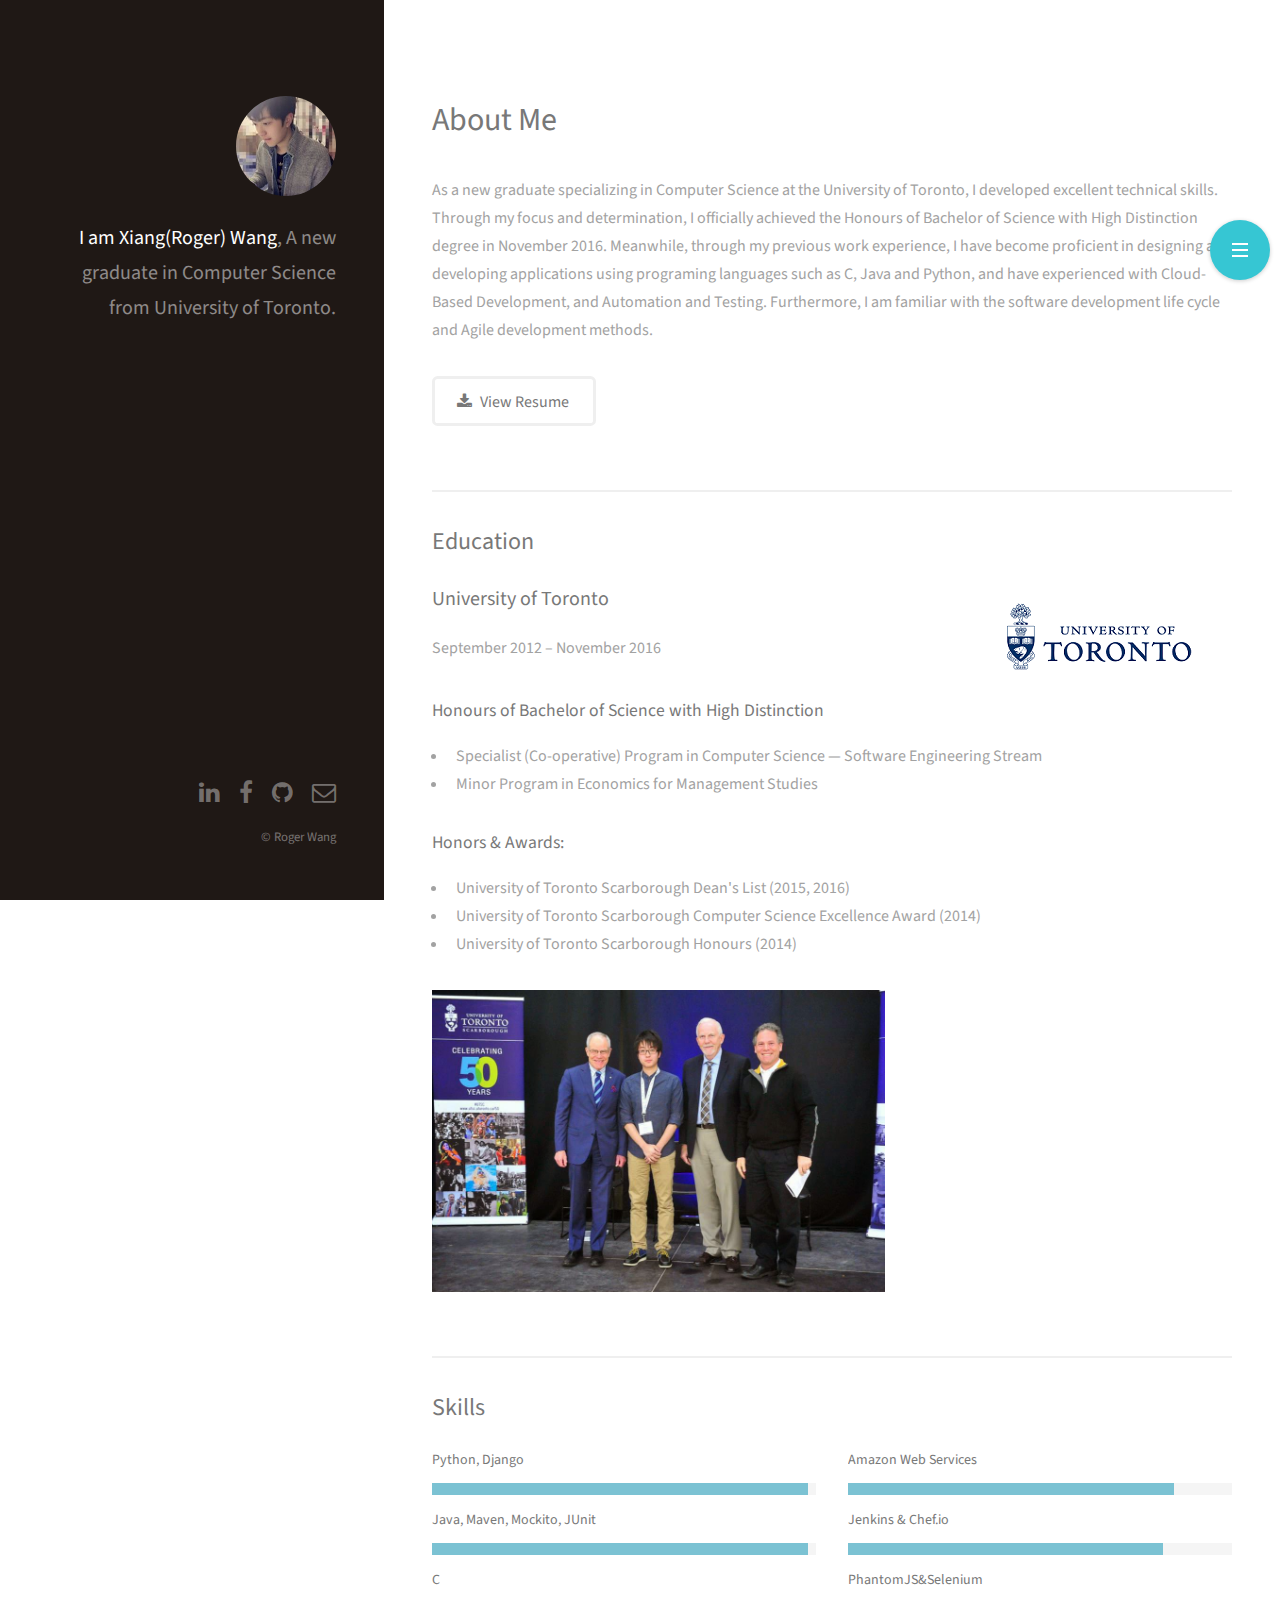
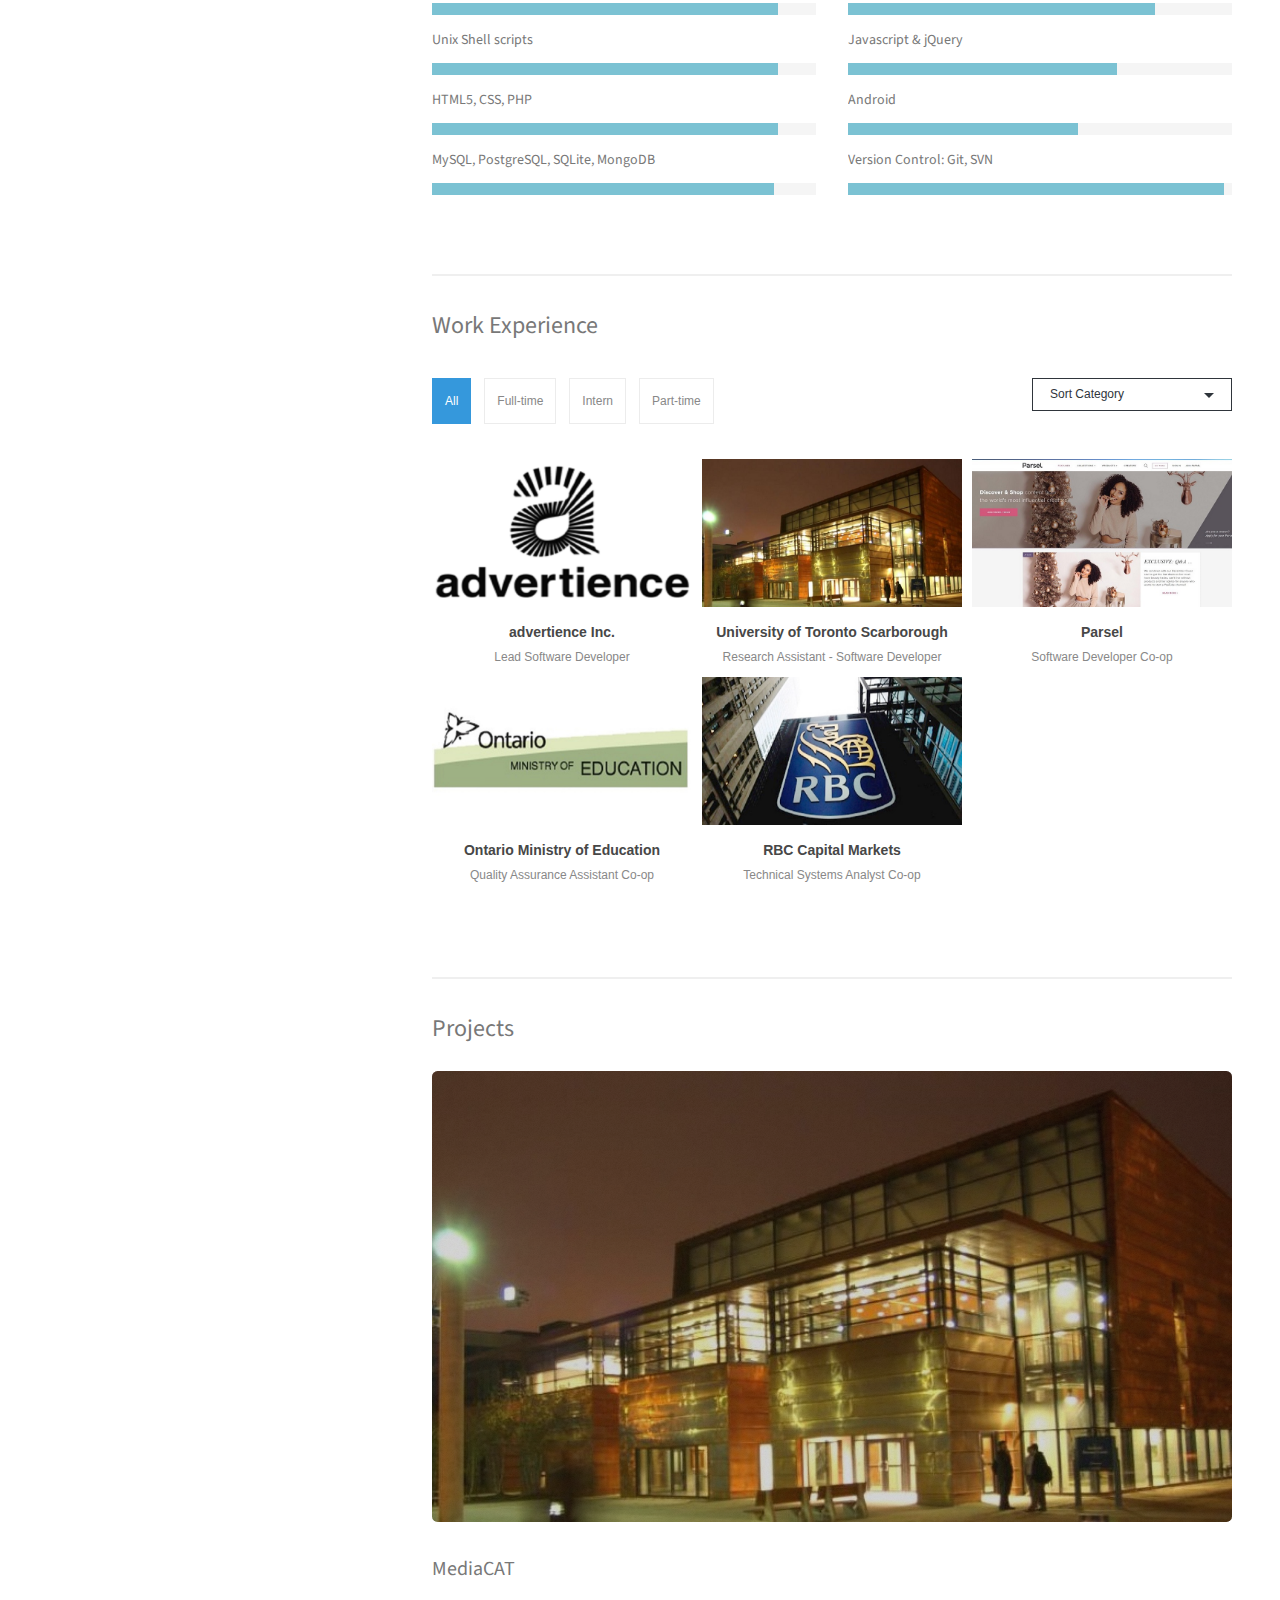
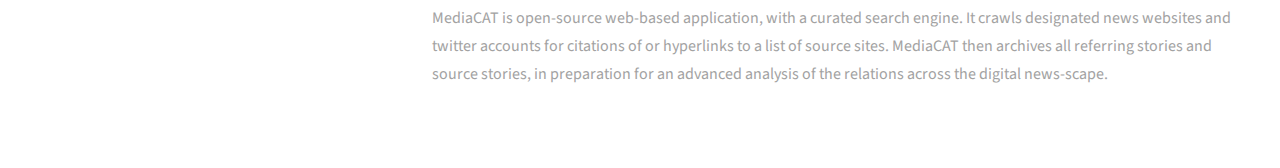
==== commit 780e5806: "nav bar added" ====
--- a/index.html
+++ b/index.html
@@ -7,6 +7,7 @@
 	<meta name="viewport" content="width=device-width, initial-scale=1" />
 	<!--[if lte IE 8]><script src="assets/js/ie/html5shiv.js"></script><![endif]-->
 	<link rel="stylesheet" href="assets/css/main.css" />
+	<link rel="stylesheet" href="assets/css/quick-nav.css" />
 	<link href="cubeportfolio/css/cubeportfolio.css" rel="stylesheet" type="text/css" />
 	<!--[if lte IE 8]><link rel="stylesheet" href="assets/css/ie8.css" /><![endif]-->
 	<link href="cubeportfolio/css/portfolio.min.css" rel="stylesheet" type="text/css" />
@@ -16,6 +17,45 @@
 
 
 	<!-- Header -->
+	<nav class="quick-nav">
+		<a class="quick-nav-trigger" href="#0">
+			<span aria-hidden="true"></span>
+		</a>
+		<ul>
+			<li>
+				<a class ='nav-item' href="#zero" target="_blank" class="active">
+					<span>About</span>
+					<i class="icon fa-home"></i>
+				</a>
+			</li>
+			<li>
+				<a class ='nav-item' href="#one" target="_blank">
+					<span>Education</span>
+					<i class="icon fa-graduation-cap"></i>
+				</a>
+			</li>
+			<li>
+				<a class ='nav-item' href="#two" target="_blank">
+					<span>Skills</span>
+					<i class="icon fa-code"></i>
+				</a>
+			</li>
+			<li>
+				<a  class ='nav-item' href="#three" target="_blank">
+					<span>Work Experience</span>
+					<i class="icon fa-briefcase"></i>
+				</a>
+			</li>
+			<li>
+				<a  class ='nav-item' href="#four" target="_blank">
+					<span>Projects</span>
+					<i class="icon fa-file-text"></i>
+				</a>
+			</li>
+		</ul>
+		<span aria-hidden="true" class="quick-nav-bg"></span>
+	</nav>
+	<div class="quick-nav-overlay"></div>
 
 	<header id="header">
 
@@ -44,6 +84,7 @@
 
 			<!-- Main -->
 			<div id="main">
+
 
 
 				<!-- zero -->
@@ -54,7 +95,7 @@
 					</header>
 					<p>As a new graduate specializing in Computer Science at the University of Toronto, I developed excellent technical skills. Through my focus and determination, I officially achieved the Honours of Bachelor of Science with High Distinction degree in November 2016. Meanwhile, through my previous work experience, I have become proficient in designing and developing applications using programing languages such as C, Java and Python, and have experienced with Cloud-Based Development, and Automation and Testing. Furthermore, I am familiar with the software development life cycle and Agile development methods.  </p>
 					<ul class="actions">
-						<li><a href="#one" class="button">Learn More</a></li>
+						<li><a href="images/resume.pdf" class="button icon fa-download">View Resume</a></li>
 					</ul>
 				</section>
 
@@ -170,9 +211,7 @@
 
 
 								</div>
-								<ul class="actions">
-									<li><a href="images/resume.pdf" class="button icon fa-download">View Resume</a></li>
-								</ul>
+
 							</div>
 							<div class="6u 12u$(small)">
 								<div class="skillset">  
@@ -354,7 +393,7 @@
 
 
 													<!-- Three -->
-													<section id="three">
+													<section id="four">
 
 														<h2>Projects</h2>
 														<div class="row">
@@ -715,6 +754,8 @@
 			<script src="assets/js/util.js"></script>
 			<!--[if lte IE 8]><script src="assets/js/ie/respond.min.js"></script><![endif]-->
 			<script src="assets/js/main.js"></script>
+			<script src="assets/js/quick-nav.min.js"></script>
+
 			<script src="cubeportfolio/js/jquery.cubeportfolio.min.js" type="text/javascript"></script>
 			<script src="cubeportfolio/js/portfolio-3.min.js" type="text/javascript"></script>
 
--- a/assets/css/quick-nav.css
+++ b/assets/css/quick-nav.css
@@ -0,0 +1,260 @@
+
+.quick-nav {
+  position: fixed;
+  z-index: 10103;
+  top: 50%;
+  right: 10px;
+  margin-top: -230px;
+  pointer-events: none; }
+  .quick-nav .quick-nav-bg {
+    /* this is the stretching navigation background */
+    position: absolute;
+    z-index: 10102;
+    top: 0;
+    right: 0;
+    width: 60px;
+    height: 60px;
+    border-radius: 30px !important;
+    background: #36C6D3;
+    box-shadow: 0 1px 4px rgba(0, 0, 0, 0.2);
+    webkit-transition: height .2s, box-shadow .2s;
+    -moz-transition: height .2s, box-shadow .2s;
+    -ms-transition: height .2s, box-shadow .2s;
+    -o-transition: height .2s, box-shadow .2s;
+    transition: height .2s, box-shadow .2s; }
+  .quick-nav.nav-is-visible {
+    pointer-events: auto; }
+  .quick-nav.nav-is-visible .quick-nav-bg {
+    height: 100%;
+    box-shadow: 0 6px 30px rgba(0, 0, 0, 0.2); }
+
+.quick-nav-trigger {
+  position: absolute;
+  z-index: 10103;
+  top: 0;
+  right: 0;
+  height: 60px;
+  width: 60px;
+  border-radius: 50% !important;
+  overflow: hidden;
+  white-space: nowrap;
+  color: transparent;
+  pointer-events: auto; }
+  .quick-nav-trigger span,
+  .quick-nav-trigger span::after,
+  .quick-nav-trigger span::before {
+    /* this is the hamburger icon */
+    position: absolute;
+    width: 16px;
+    height: 2px;
+    background-color: #ffffff; }
+  .quick-nav-trigger span {
+    /* middle line of the hamburger icon */
+    webkit-transition: background-color 0.2s;
+    -moz-transition: background-color 0.2s;
+    -ms-transition: background-color 0.2s;
+    -o-transition: background-color 0.2s;
+    transition: background-color 0.2s;
+    left: 50%;
+    top: 50%;
+    bottom: auto;
+    right: auto;
+    webkit-transform: translateX(-50%) translateY(-50%);
+    -moz-transform: translateX(-50%) translateY(-50%);
+    -ms-transform: translateX(-50%) translateY(-50%);
+    -o-transform: translateX(-50%) translateY(-50%);
+    transform: translateX(-50%) translateY(-50%); }
+  .quick-nav-trigger span::after,
+  .quick-nav-trigger span::before {
+    /* top and bottom lines of the hamburger icon */
+    content: '';
+    top: 0;
+    left: 0;
+    -webkit-backface-visibility: hidden;
+    -moz-backface-visibility: hidden;
+    backface-visibility: hidden;
+    webkit-transition: transform 0.2s;
+    -moz-transition: transform 0.2s;
+    -ms-transition: transform 0.2s;
+    -o-transition: transform 0.2s;
+    transition: transform 0.2s; }
+  .quick-nav-trigger span::before {
+    webkit-transform: translateY(-6px);
+    -moz-transform: translateY(-6px);
+    -ms-transform: translateY(-6px);
+    -o-transform: translateY(-6px);
+    transform: translateY(-6px); }
+  .quick-nav-trigger span::after {
+    webkit-transform: translateY(6px);
+    -moz-transform: translateY(6px);
+    -ms-transform: translateY(6px);
+    -o-transform: translateY(6px);
+    transform: translateY(6px); }
+  .no-touch .quick-nav-trigger:hover ~ .quick-nav-bg {
+    box-shadow: 0 6px 30px rgba(0, 0, 0, 0.2); }
+  .nav-is-visible .quick-nav-trigger span {
+    background-color: transparent; }
+  .nav-is-visible .quick-nav-trigger span::before {
+    webkit-transform: rotate(-45deg);
+    -moz-transform: rotate(-45deg);
+    -ms-transform: rotate(-45deg);
+    -o-transform: rotate(-45deg);
+    transform: rotate(-45deg); }
+  .nav-is-visible .quick-nav-trigger span::after {
+    webkit-transform: rotate(45deg);
+    -moz-transform: rotate(45deg);
+    -ms-transform: rotate(45deg);
+    -o-transform: rotate(45deg);
+    transform: rotate(45deg); }
+
+.quick-nav ul {
+  position: relative;
+  z-index: 10103;
+  padding: 60px 0 0;
+  visibility: hidden;
+  webkit-transition: visibility 0.3s;
+  -moz-transition: visibility 0.3s;
+  -ms-transition: visibility 0.3s;
+  -o-transition: visibility 0.3s;
+  transition: visibility 0.3s;
+  text-align: right;
+  list-style: none; }
+  .quick-nav ul > li a {
+    position: relative;
+    display: block;
+    height: 50px;
+    line-height: 50px;
+    padding: 0 calc(1em + 60px) 0 1em;
+    font-size: 1.4rem;
+    webkit-transition: color 0.2s;
+    -moz-transition: color 0.2s;
+    -ms-transition: color 0.2s;
+    -o-transition: color 0.2s;
+    transition: color 0.2s; 
+    text-decoration: none;}
+    .quick-nav ul > li a:hover {
+      text-decoration: none; }
+      .quick-nav ul > li a:hover > span {
+        text-decoration: none; }
+    .quick-nav ul > li a > i {
+      /* navigation item icons */
+      content: '';
+      position: absolute;
+      height: 16px;
+      width: 16px;
+      font-size: 18px;
+      right: 24px;
+      top: 0;
+      color: #ebebeb; }
+    .quick-nav ul > li a::before {
+      /* line visible next to the active navigation item */
+      content: '';
+      position: absolute;
+      width: 3px;
+      height: 16px;
+      top: 50%;
+      right: 60px;
+      webkit-transform: translateX(3px) translateY(-50%) scaleY(0);
+      -moz-transform: translateX(3px) translateY(-50%) scaleY(0);
+      -ms-transform: translateX(3px) translateY(-50%) scaleY(0);
+      -o-transform: translateX(3px) translateY(-50%) scaleY(0);
+      transform: translateX(3px) translateY(-50%) scaleY(0);
+      background-color: #FF3F3F; }
+  .quick-nav ul > li span {
+    /* navigation item labels */
+    color: #ebebeb;
+    font-weight: 400;
+    display: block;
+    opacity: 0;
+    webkit-transform: translateX(-25px);
+    -moz-transform: translateX(-25px);
+    -ms-transform: translateX(-25px);
+    -o-transform: translateX(-25px);
+    transform: translateX(-25px); }
+  .quick-nav ul > li:last-child {
+    padding-bottom: 10px; }
+
+.quick-nav.nav-is-visible ul {
+  visibility: visible; }
+  .quick-nav.nav-is-visible ul a::after {
+    /* navigation item icons */
+    webkit-transform: translateY(-50%) scale(1);
+    -moz-transform: translateY(-50%) scale(1);
+    -ms-transform: translateY(-50%) scale(1);
+    -o-transform: translateY(-50%) scale(1);
+    transform: translateY(-50%) scale(1);
+    -webkit-animation: scaleIn 0.15s backwards;
+    -o-animation: scaleIn 0.15s backwards;
+    animation: scaleIn 0.15s backwards;
+    webkit-transition: opacity 0.2s;
+    -moz-transition: opacity 0.2s;
+    -ms-transition: opacity 0.2s;
+    -o-transition: opacity 0.2s;
+    transition: opacity 0.2s; }
+  .quick-nav.nav-is-visible ul a:hover::after {
+    opacity: 1; }
+  .quick-nav.nav-is-visible ul a:hover::before {
+    webkit-transform: translateX(3px) translateY(-50%) scaleY(2);
+    -moz-transform: translateX(3px) translateY(-50%) scaleY(2);
+    -ms-transform: translateX(3px) translateY(-50%) scaleY(2);
+    -o-transform: translateX(3px) translateY(-50%) scaleY(2);
+    transform: translateX(3px) translateY(-50%) scaleY(2);
+    webkit-transition: transform 0.15s 0.3s;
+    -moz-transition: transform 0.15s 0.3s;
+    -ms-transition: transform 0.15s 0.3s;
+    -o-transition: transform 0.15s 0.3s;
+    transition: transform 0.15s 0.3s; }
+  .quick-nav.nav-is-visible ul a:hover > span {
+    color: white;
+ }
+  .quick-nav.nav-is-visible ul a:hover > i {
+    color: #fafafa;
+     }
+  .quick-nav.nav-is-visible ul span {
+    opacity: 1;
+    webkit-transform: translateX(0);
+    -moz-transform: translateX(0);
+    -ms-transform: translateX(0);
+    -o-transform: translateX(0);
+    transform: translateX(0);
+    -webkit-animation: slideIn 0.15s backwards;
+    -o-animation: slideIn 0.15s backwards;
+    animation: slideIn 0.15s backwards;
+    webkit-transition: transform 0.2s;
+    -moz-transition: transform 0.2s;
+    -ms-transition: transform 0.2s;
+    -o-transition: transform 0.2s;
+    transition: transform 0.2s; 
+  }
+  .no-touch .quick-nav.nav-is-visible ul a:hover::after {
+    opacity: 1; }
+  .no-touch .quick-nav.nav-is-visible ul a:hover span {
+    webkit-transform: translateX(-5px);
+    -moz-transform: translateX(-5px);
+    -ms-transform: translateX(-5px);
+    -o-transform: translateX(-5px);
+    transform: translateX(-5px); }
+
+.quick-nav-overlay {
+  display: none;
+  top: 0;
+  bottom: 0;
+  right: 0;
+  left: 0;
+  position: fixed;
+  z-index: 10101;
+  background: transparent; }
+
+.quick-nav.nav-is-visible + .quick-nav-overlay {
+  background: rgba(0, 0, 0, 0.8);
+  display: block;
+  -webkit-transition: background .7s ease-out;
+  -moz-transition: background .7s ease-out;
+  -o-transition: background .7s ease-out;
+  transition: background .7s ease-out; }
+
+@media (max-width: 991px) {
+  /* 991px */
+  .quick-nav {
+    top: 120px;
+    margin-top: 0; } }
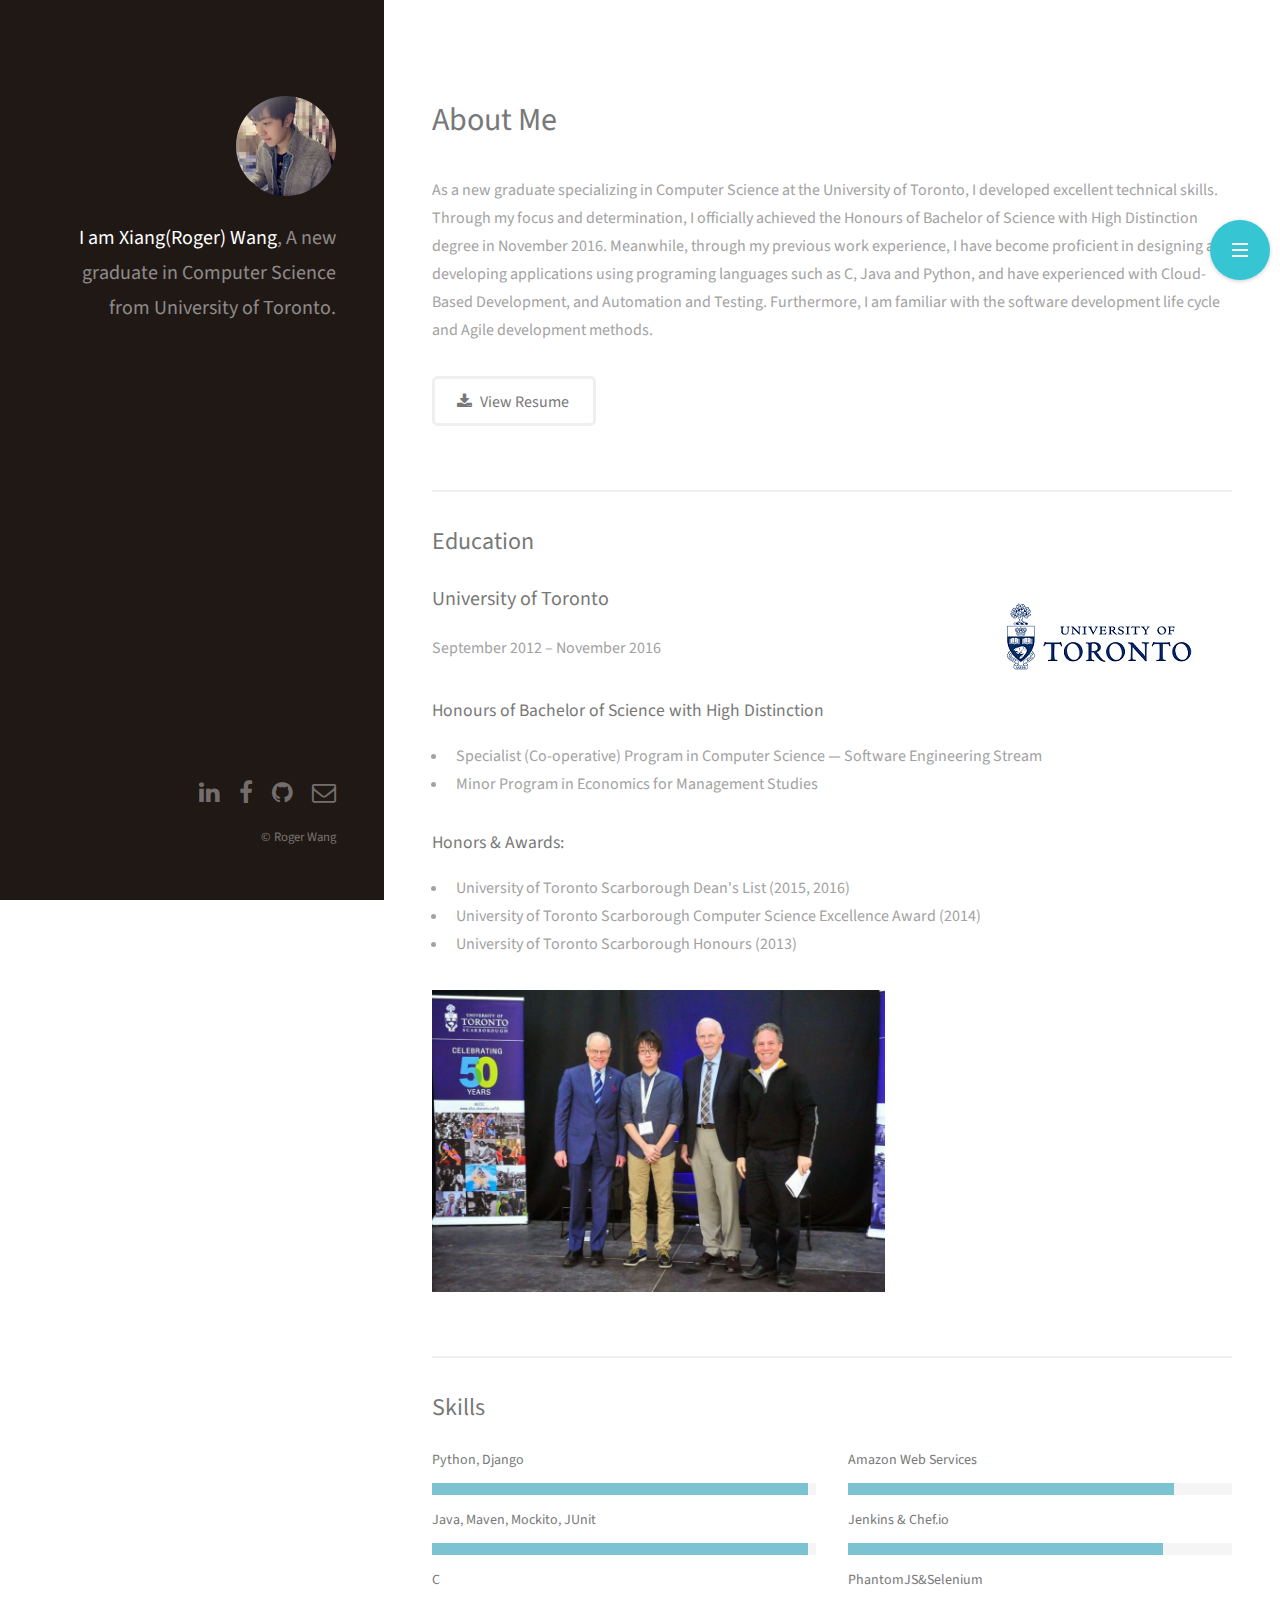
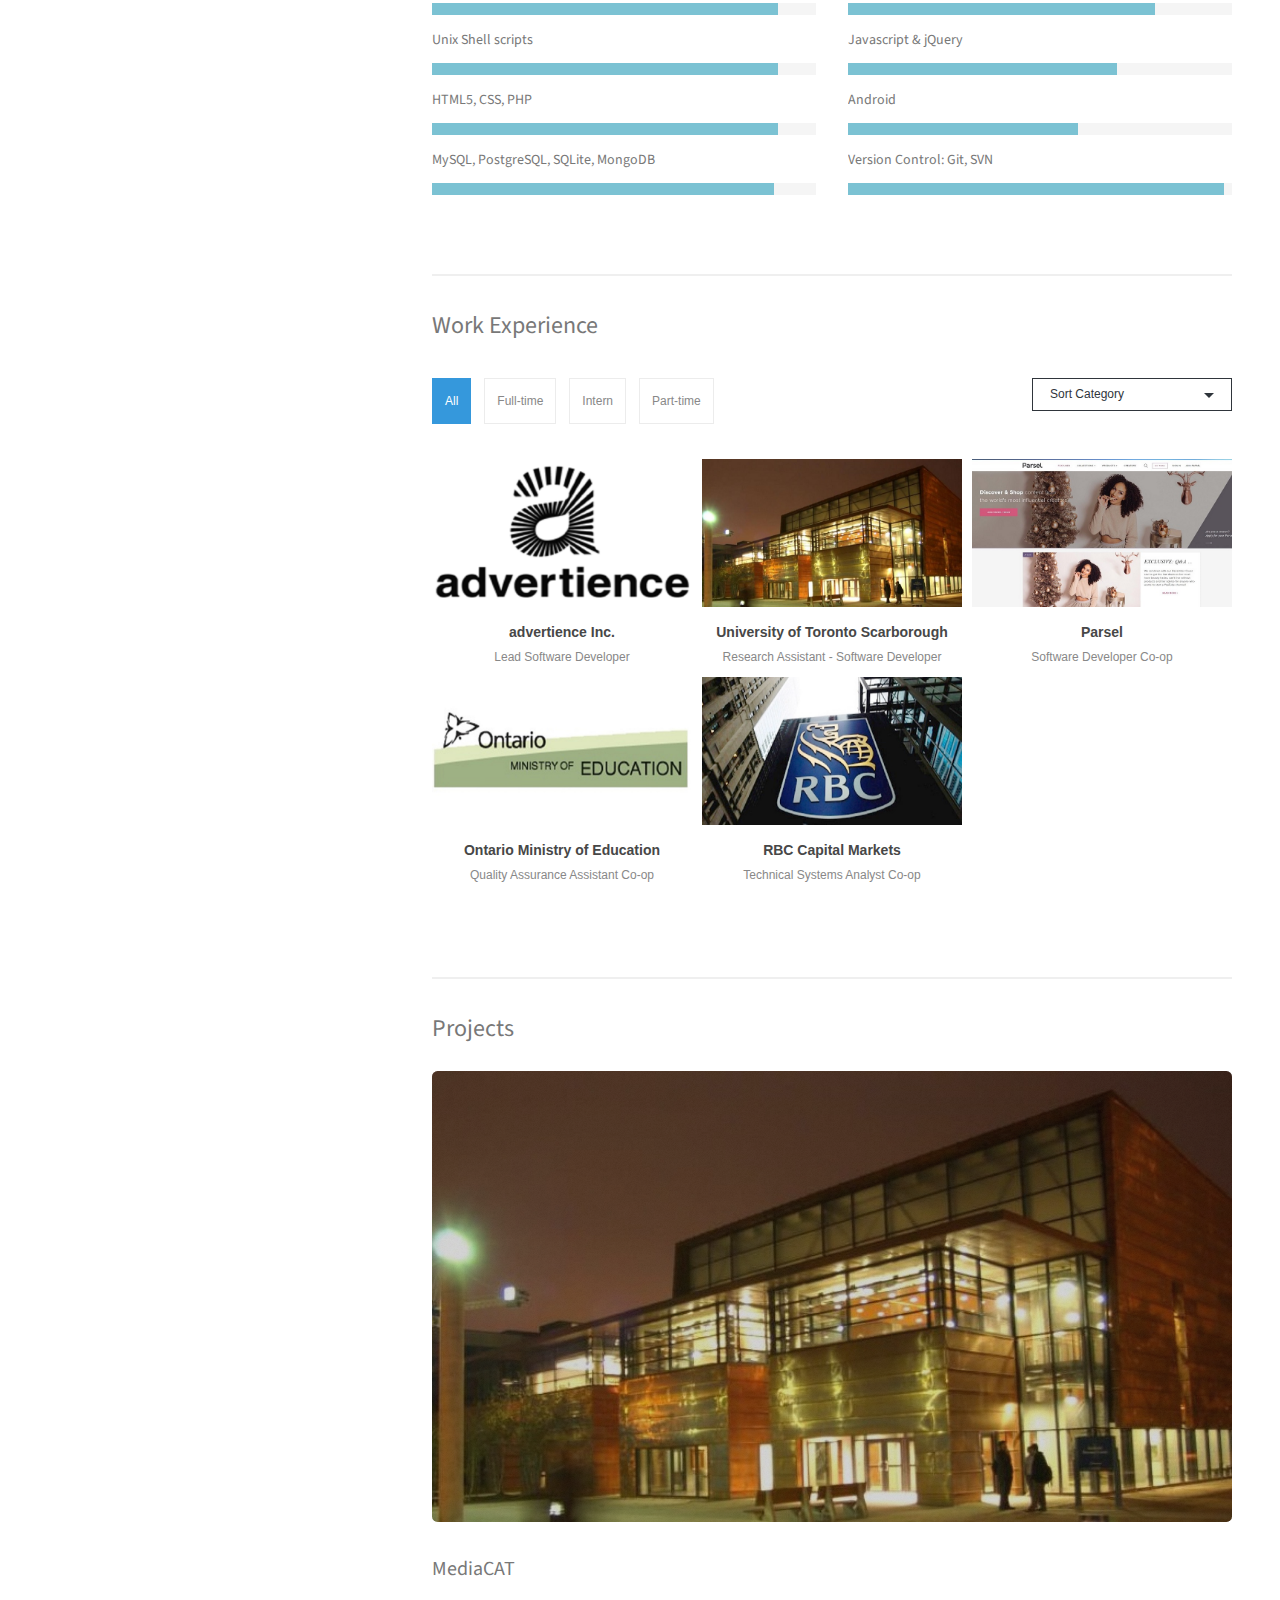
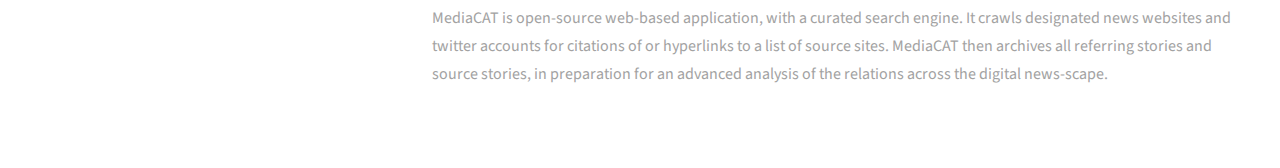
==== commit 512647d6: "corrected awards year" ====
--- a/index.html
+++ b/index.html
@@ -130,7 +130,7 @@
 							<ul>
 								<li>University of Toronto Scarborough Dean's List (2015, 2016)</li>
 								<li>University of Toronto Scarborough Computer Science Excellence Award (2014)</li>
-								<li>University of Toronto Scarborough Honours (2014)</li>
+								<li>University of Toronto Scarborough Honours (2013)</li>
 
 							</ul>
 							
@@ -753,8 +753,9 @@
 			<script src="assets/js/skel.min.js"></script>
 			<script src="assets/js/util.js"></script>
 			<!--[if lte IE 8]><script src="assets/js/ie/respond.min.js"></script><![endif]-->
+			<script src="assets/js/quick-nav.min.js"></script>
 			<script src="assets/js/main.js"></script>
-			<script src="assets/js/quick-nav.min.js"></script>
+
 
 			<script src="cubeportfolio/js/jquery.cubeportfolio.min.js" type="text/javascript"></script>
 			<script src="cubeportfolio/js/portfolio-3.min.js" type="text/javascript"></script>
--- a/assets/css/quick-nav.css
+++ b/assets/css/quick-nav.css
@@ -30,7 +30,7 @@
 
 .quick-nav-trigger {
   position: absolute;
-  z-index: 10103;
+  z-index: 10104;
   top: 0;
   right: 0;
   height: 60px;
@@ -125,7 +125,6 @@
     height: 50px;
     line-height: 50px;
     padding: 0 calc(1em + 60px) 0 1em;
-    font-size: 1.4rem;
     webkit-transition: color 0.2s;
     -moz-transition: color 0.2s;
     -ms-transition: color 0.2s;
